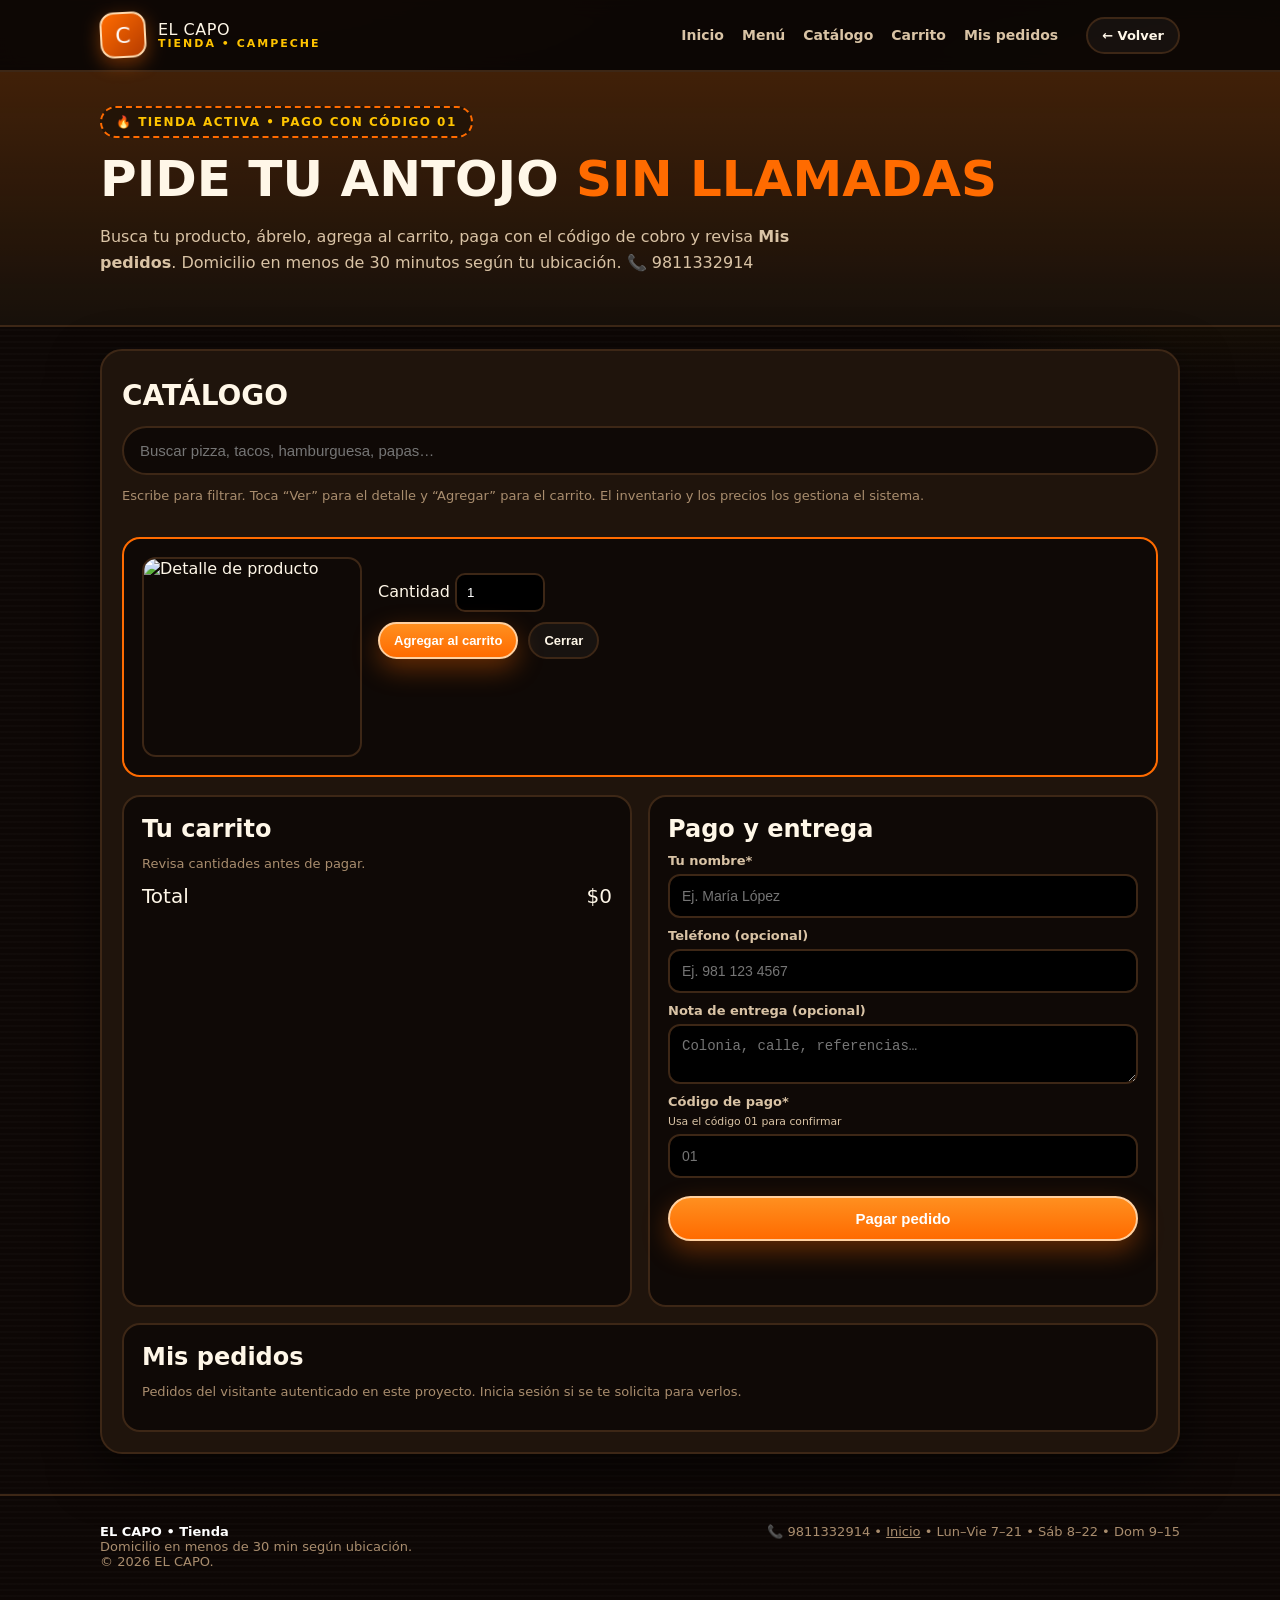
==== tienda/index.html @ b9a578c9 "generate tienda/index.html" ====
<!doctype html>
<html lang="es-MX">
<head>
<meta charset="utf-8">
<meta name="viewport" content="width=device-width,initial-scale=1">
<title>Tienda EL CAPO | Pide a domicilio</title>
<meta name="description" content="Tienda EL CAPO: busca, elige, paga con código 01 y sigue tus pedidos. Domicilio en menos de 30 minutos según ubicación en Campeche.">
<link rel="stylesheet" href="../styles.css">
</head>
<body>
<header class="topbar">
<div class="topbar-inner">
<a class="brand" href="../" data-eb-editable="link" data-eb-key="tienda-index.a.1" data-eb-role="a" data-eb-kind="link"><span class="brand-mark">C</span><span class="brand-name">EL CAPO<small>TIENDA • CAMPECHE</small></span></a>
<nav class="nav" data-nav>
<a href="../" data-eb-editable="link" data-eb-key="tienda-index.a.2" data-eb-role="a" data-eb-kind="link">Inicio</a>
<a href="../#menu" data-eb-editable="link" data-eb-key="tienda-index.a.3" data-eb-role="a" data-eb-kind="link">Menú</a>
<a href="#catalogo" data-eb-editable="link" data-eb-key="tienda-index.a.4" data-eb-role="a" data-eb-kind="link">Catálogo</a>
<a href="#carrito" data-eb-editable="link" data-eb-key="tienda-index.a.5" data-eb-role="a" data-eb-kind="link">Carrito</a>
<a href="#pedidos" data-eb-editable="link" data-eb-key="tienda-index.a.6" data-eb-role="a" data-eb-kind="link">Mis pedidos</a>
</nav>
<a class="btn btn-ghost btn-sm" href="../" style="margin-left:12px" data-eb-editable="link" data-eb-key="tienda-index.a.7" data-eb-role="a" data-eb-kind="link">← Volver</a>
<button class="menu-toggle" data-nav-toggle aria-label="Abrir menú" data-eb-editable="link" data-eb-key="tienda-index.button.8" data-eb-role="button" data-eb-kind="link">☰</button>
</div>
</header>

<section class="store-hero">
<div class="wrap">
<span class="badge">🔥 TIENDA ACTIVA • PAGO CON CÓDIGO 01</span>
<h1 style="font-family:var(--font-display);font-size:clamp(28px,5vw,50px);margin:12px 0 8px;text-transform:uppercase" data-eb-editable="text" data-eb-key="tienda-index.h1.9" data-eb-role="h1" data-eb-kind="text">Pide tu antojo <span style="color:var(--flame)">sin llamadas</span></h1>
<p class="subtitle" data-eb-editable="text" data-eb-key="tienda-index.p.10" data-eb-role="p" data-eb-kind="text">Busca tu producto, ábrelo, agrega al carrito, paga con el código de cobro y revisa <strong>Mis pedidos</strong>. Domicilio en menos de 30 minutos según tu ubicación. 📞 9811332914</p>
</div>
</section>

<main class="wrap" style="padding:22px 20px 10px">
<div class="store-shell" data-itm-store data-project-id="25673c87-8f7b-4bb9-a7c5-8eee9e79aeba">

<section id="catalogo" aria-label="Catálogo">
<h2 class="title" style="font-size:28px" data-eb-editable="text" data-eb-key="tienda-index.h2.11" data-eb-role="h2" data-eb-kind="text">Catálogo</h2>
<div class="search-bar">
<input type="search" data-itm-product-search placeholder="Buscar pizza, tacos, hamburguesa, papas…" aria-label="Buscar productos">
</div>
<p class="hint" data-eb-editable="text" data-eb-key="tienda-index.p.12" data-eb-role="p" data-eb-kind="text">Escribe para filtrar. Toca “Ver” para el detalle y “Agregar” para el carrito. El inventario y los precios los gestiona el sistema.</p>

<div data-itm-product-list class="product-grid"></div>

<template data-itm-product-card>
<article class="product-card">
<img data-itm-product-image alt="Producto EL CAPO" data-eb-editable="image" data-eb-key="tienda-index.img.13" data-eb-role="img" data-eb-kind="image">
<div class="product-card-body">
<span class="product-cat" data-itm-product-category></span>
<h3 data-itm-product-name data-eb-editable="text" data-eb-key="tienda-index.h3.14" data-eb-role="h3" data-eb-kind="text"></h3>
<p data-itm-product-description data-eb-editable="text" data-eb-key="tienda-index.p.15" data-eb-role="p" data-eb-kind="text"></p>
<div class="product-meta"><span class="product-price" data-itm-product-price></span></div>
<div class="product-actions">
<button type="button" class="btn btn-ghost btn-sm" data-itm-product-open data-eb-editable="link" data-eb-key="tienda-index.button.16" data-eb-role="button" data-eb-kind="link">Ver</button>
<button type="button" class="btn btn-primary btn-sm" data-itm-cart-add data-eb-editable="link" data-eb-key="tienda-index.button.17" data-eb-role="button" data-eb-kind="link">Agregar</button>
</div>
</div>
</article>
</template>
</section>

<section data-itm-product-detail class="detail-box" aria-label="Detalle de producto">
<img data-itm-detail-image alt="Detalle de producto" data-eb-editable="image" data-eb-key="tienda-index.img.18" data-eb-role="img" data-eb-kind="image">
<div>
<span class="product-cat" data-itm-detail-category></span>
<h3 data-itm-detail-name style="margin:6px 0;font-size:24px" data-eb-editable="text" data-eb-key="tienda-index.h3.19" data-eb-role="h3" data-eb-kind="text"></h3>
<p data-itm-detail-description style="color:var(--muted)" data-eb-editable="text" data-eb-key="tienda-index.p.20" data-eb-role="p" data-eb-kind="text"></p>
<div class="product-price" data-itm-detail-price style="font-size:24px"></div>
<div class="qty-row">
<label>Cantidad <input type="number" min="1" value="1" data-itm-detail-quantity></label>
</div>
<div style="display:flex;gap:10px;flex-wrap:wrap">
<button type="button" class="btn btn-primary btn-sm" data-itm-detail-add data-eb-editable="link" data-eb-key="tienda-index.button.21" data-eb-role="button" data-eb-kind="link">Agregar al carrito</button>
<button type="button" class="btn btn-ghost btn-sm" data-itm-detail-close data-eb-editable="link" data-eb-key="tienda-index.button.22" data-eb-role="button" data-eb-kind="link">Cerrar</button>
</div>
</div>
</section>

<div class="cart-layout" id="carrito">
<section data-itm-cart class="cart-box" aria-label="Carrito">
<h2 style="margin:0;font-family:var(--font-display)" data-eb-editable="text" data-eb-key="tienda-index.h2.23" data-eb-role="h2" data-eb-kind="text">Tu carrito</h2>
<p class="hint" data-eb-editable="text" data-eb-key="tienda-index.p.24" data-eb-role="p" data-eb-kind="text">Revisa cantidades antes de pagar.</p>
<div data-itm-cart-items></div>
<template data-itm-cart-item>
<div class="cart-item">
<strong data-itm-cart-name></strong>
<button type="button" class="btn btn-ghost btn-sm" data-itm-cart-remove aria-label="Quitar" data-eb-editable="link" data-eb-key="tienda-index.button.25" data-eb-role="button" data-eb-kind="link">✕</button>
<small><span data-itm-cart-price></span> × <span data-itm-cart-quantity></span></small>
<strong data-itm-cart-line-total></strong>
</div>
</template>
<div class="cart-total-line"><span>Total</span><span data-itm-cart-total>$0</span></div>
</section>

<section class="checkout-box" aria-label="Pago">
<h2 style="margin:0;font-family:var(--font-display)" data-eb-editable="text" data-eb-key="tienda-index.h2.26" data-eb-role="h2" data-eb-kind="text">Pago y entrega</h2>
<form data-itm-checkout>
<label>Tu nombre*
<input required name="customer_name" data-itm-customer-name placeholder="Ej. María López" autocomplete="name">
</label>
<label>Teléfono (opcional)
<input name="customer_phone" data-itm-customer-phone placeholder="Ej. 981 123 4567" autocomplete="tel">
</label>
<label>Nota de entrega (opcional)
<textarea name="customer_note" rows="2" data-itm-customer-note placeholder="Colonia, calle, referencias…"></textarea>
</label>
<label>Código de pago* <small style="font-weight:400">Usa el código 01 para confirmar</small>
<input required name="payment_code" data-itm-payment-code placeholder="01" inputmode="numeric">
</label>
<button type="submit" class="btn btn-primary" data-itm-pay style="width:100%;margin-top:8px" data-eb-editable="link" data-eb-key="tienda-index.button.27" data-eb-role="button" data-eb-kind="link">Pagar pedido</button>
<p class="status" data-itm-checkout-status role="status" aria-live="polite" data-eb-editable="text" data-eb-key="tienda-index.p.28" data-eb-role="p" data-eb-kind="text"></p>
</form>
</section>
</div>

<section data-itm-orders class="orders-box" id="pedidos" style="margin-top:16px" aria-label="Mis pedidos">
<h2 style="margin:0;font-family:var(--font-display)" data-eb-editable="text" data-eb-key="tienda-index.h2.29" data-eb-role="h2" data-eb-kind="text">Mis pedidos</h2>
<p class="hint" data-eb-editable="text" data-eb-key="tienda-index.p.30" data-eb-role="p" data-eb-kind="text">Pedidos del visitante autenticado en este proyecto. Inicia sesión si se te solicita para verlos.</p>
<div data-itm-order-list></div>
<template data-itm-order-card>
<article class="order-card">
<header>
<strong data-itm-order-id></strong>
<span class="pill" data-itm-order-status></span>
</header>
<p style="color:var(--muted);font-size:13px;margin:8px 0" data-eb-editable="text" data-eb-key="tienda-index.p.31" data-eb-role="p" data-eb-kind="text">
<span data-itm-order-created></span> • <span data-itm-order-payment></span> • Total <strong data-itm-order-total style="color:#fff"></strong>
</p>
<div data-itm-order-items style="font-size:14px;color:var(--muted)"></div>
</article>
</template>
</section>

<script type="application/json" id="itm-catalog-seed">
{
  "project_id": "25673c87-8f7b-4bb9-a7c5-8eee9e79aeba",
  "currency": "MXN",
  "products": [
    {"name":"Pizza Capo Especial","category":"Pizzas","price":149,"description":"Pepperoni, queso fundido y salsa de la casa en masa artesanal.","image":"https://thumb.wikimedia.org/wikipedia/commons/thumb/8/8a/Pepperoni_pizza-_boella_co._2024-02-17.jpg/1920px-Pepperoni_pizza-_boella_co._2024-02-17.jpg"},
    {"name":"Tacos al Pastor x3","category":"Tacos","price":75,"description":"Trompo marinado con piña, cilantro, cebolla y salsa roja.","image":"https://thumb.wikimedia.org/wikipedia/commons/thumb/7/78/Taco_al_pastor-1.jpg/1920px-Taco_al_pastor-1.jpg"},
    {"name":"Hamburguesa Doble Capo","category":"Hamburguesas","price":129,"description":"Doble carne, doble queso, tocino y aderezo secreto en pan brioche.","image":"https://thumb.wikimedia.org/wikipedia/commons/thumb/4/4d/Cheeseburger.jpg/1920px-Cheeseburger.jpg"},
    {"name":"Quesadilla Capo con Aguacate","category":"Antojitos","price":89,"description":"Tortilla grande, queso fundido y aguacate fresco.","image":"https://thumb.wikimedia.org/wikipedia/commons/thumb/5/5b/Mexican_Food_Quesadillas_with_Avocado_02.jpg/1920px-Mexican_Food_Quesadillas_with_Avocado_02.jpg"},
    {"name":"Papas Cargadas Capo","category":"Complementos","price":69,"description":"Papas con queso, tocino y aderezo de la casa.","image":"https://thumb.wikimedia.org/wikipedia/commons/thumb/2/23/Basket_of_French_Fries.JPG/1920px-Basket_of_French_Fries.JPG"},
    {"name":"Combo Capo Burger + Papas","category":"Combos","price":159,"description":"Hamburguesa clásica con papas a la francesa. Ideal para compartir.","image":"https://thumb.wikimedia.org/wikipedia/commons/thumb/0/0c/Pub_food_for_the_Win_%28Unsplash%29.jpg/1920px-Pub_food_for_the_Win_%28Unsplash%29.jpg"},
    {"name":"Alitas BBQ x6","category":"Complementos","price":99,"description":"Alitas bañadas en BBQ artesanal, con aderezo ranch.","image":"https://upload.wikimedia.org/wikipedia/commons/0/08/BBQ_Bonanza_platter.jpg"},
    {"name":"Refresco bien frío 600ml","category":"Bebidas","price":35,"description":"Refresco de cola o sabor bien frío para acompañar.","image":"https://upload.wikimedia.org/wikipedia/commons/0/04/Thai_bevarages_in_ice.JPG"}
  ]
}
</script>

</div>
</main>

<footer>
<div class="wrap foot-grid">
<div><strong style="color:#fff">EL CAPO • Tienda</strong><br>Domicilio en menos de 30 min según ubicación.<br>© <span data-year>2026</span> EL CAPO.</div>
<div>📞 9811332914 • <a href="../" data-eb-editable="link" data-eb-key="tienda-index.a.32" data-eb-role="a" data-eb-kind="link">Inicio</a> • Lun–Vie 7–21 • Sáb 8–22 • Dom 9–15</div>
</div>
</footer>
<script src="../script.js"></script>

<script src="../store.js" defer></script>
</body>
</html>
---- styles.css ----
:root{
  --bg:#0d0705;
  --bg2:#17100a;
  --card:#1f140c;
  --card2:#281a0f;
  --line:#3d2716;
  --cream:#fff7e8;
  --muted:#d9c3a5;
  --dim:#a98d6e;
  --flame:#ff6b00;
  --flame2:#ff8f1f;
  --gold:#ffc400;
  --green:#2fbf5a;
  --red:#ff3b30;
  --radius:18px;
  --shadow:0 18px 50px rgba(0,0,0,.55);
  --font-display:"Arial Black",Impact,"Franklin Gothic Heavy",system-ui,sans-serif;
  --font-body:system-ui,-apple-system,"Segoe UI",Roboto,Arial,sans-serif;
}
*{box-sizing:border-box}
html{scroll-behavior:smooth}
body{
  margin:0;font-family:var(--font-body);background:var(--bg);color:var(--cream);
  background-image:radial-gradient(900px 400px at 20% -5%,rgba(255,107,0,.18),transparent 60%),
  radial-gradient(700px 380px at 95% 10%,rgba(255,196,0,.12),transparent 60%),
  repeating-linear-gradient(0deg,rgba(255,255,255,.015) 0 2px,transparent 2px 6px);
}
a{color:inherit}
img{max-width:100%;display:block}
.wrap{max-width:1120px;margin:0 auto;padding:0 20px}
.topbar{
  position:sticky;top:0;z-index:40;
  background:rgba(13,7,5,.92);backdrop-filter:blur(10px);
  border-bottom:2px solid var(--line);
}
.topbar-inner{display:flex;align-items:center;gap:16px;padding:12px 20px;max-width:1120px;margin:0 auto}
.brand{display:flex;align-items:center;gap:12px;text-decoration:none}
.brand-mark{
  width:46px;height:46px;border-radius:14px;display:grid;place-items:center;
  background:linear-gradient(135deg,var(--flame),#b63c00);
  font-family:var(--font-display);font-size:22px;color:#fff;
  border:2px solid #ffd9ad;box-shadow:0 6px 18px rgba(255,107,0,.4);
  transform:rotate(-3deg);
}
.brand-name{font-family:var(--font-display);letter-spacing:.5px;line-height:1}
.brand-name small{display:block;font-family:var(--font-body);font-weight:700;font-size:11px;letter-spacing:2px;color:var(--gold)}
.nav{display:flex;gap:18px;margin-left:auto}
.nav a{text-decoration:none;color:var(--muted);font-weight:700;font-size:14px}
.nav a:hover{color:#fff}
.btn{
  display:inline-flex;align-items:center;justify-content:center;gap:8px;
  padding:12px 20px;border-radius:999px;border:2px solid transparent;
  font-weight:900;text-decoration:none;cursor:pointer;font-size:15px;
}
.btn-primary{background:linear-gradient(180deg,var(--flame2),var(--flame));color:#fff;border-color:#ffd0a0;box-shadow:0 10px 26px rgba(255,107,0,.35)}
.btn-primary:hover{filter:brightness(1.08)}
.btn-ghost{border-color:var(--line);color:var(--cream);background:rgba(255,255,255,.04)}
.btn-sm{padding:9px 14px;font-size:13px}
.menu-toggle{display:none;margin-left:auto;background:none;border:2px solid var(--line);color:var(--cream);border-radius:10px;padding:8px 12px;font-weight:900}
/* HERO */
.hero{position:relative;overflow:hidden;border-bottom:2px solid var(--line)}
.hero-bg{position:absolute;inset:0}
.hero-bg img{width:100%;height:100%;object-fit:cover;opacity:.42;filter:saturate(1.2) contrast(1.1)}
.hero-bg::after{content:"";position:absolute;inset:0;background:linear-gradient(90deg,rgba(13,7,5,.96) 20%,rgba(13,7,5,.72) 55%,rgba(13,7,5,.35));}
.hero-content{position:relative;display:grid;grid-template-columns:1.1fr .9fr;gap:28px;padding:62px 0 46px;align-items:center}
.badge{display:inline-flex;align-items:center;gap:8px;background:#231407;border:2px dashed var(--flame);color:var(--gold);padding:7px 14px;border-radius:999px;font-size:12px;font-weight:900;letter-spacing:1.5px}
.hero h1{font-family:var(--font-display);font-size:clamp(38px,6vw,68px);line-height:.95;margin:16px 0 12px;text-transform:uppercase}
.hero h1 .stroke{color:transparent;-webkit-text-stroke:2px var(--gold)}
.hero h1 .fire{color:var(--flame)}
.lead{color:var(--muted);font-size:18px;line-height:1.6;max-width:52ch}
.hero-cta{display:flex;gap:12px;flex-wrap:wrap;margin:22px 0}
.hero-meta{display:flex;gap:14px;flex-wrap:wrap;color:var(--muted);font-size:14px}
.hero-meta strong{color:#fff}
.hero-card{background:linear-gradient(180deg,var(--card2),var(--card));border:2px solid var(--line);border-radius:var(--radius);overflow:hidden;box-shadow:var(--shadow)}
.hero-card img{height:260px;width:100%;object-fit:cover}
.hero-card-body{padding:18px}
.ticket{display:flex;justify-content:space-between;align-items:center;background:#0f0906;border:2px dashed var(--line);border-radius:14px;padding:12px 14px;margin-top:12px}
/* STRIPS */
.strip{display:grid;grid-template-columns:repeat(3,1fr);gap:14px;margin:26px 0}
.mini{background:var(--card);border:2px solid var(--line);border-radius:16px;padding:18px}
.mini h3{margin:8px 0;font-size:18px}
.mini p{margin:0;color:var(--muted);font-size:14px;line-height:1.6}
.icon{width:40px;height:40px;border-radius:12px;display:grid;place-items:center;background:#2a190d;border:2px solid var(--line);font-size:20px}
section.block{padding:46px 0}
.kicker{color:var(--gold);font-weight:900;letter-spacing:2.5px;font-size:12px}
h2.title{font-family:var(--font-display);font-size:clamp(26px,4vw,42px);margin:8px 0 10px;text-transform:uppercase}
.subtitle{color:var(--muted);max-width:68ch;line-height:1.6}
.grid3{display:grid;grid-template-columns:repeat(3,1fr);gap:16px;margin-top:22px}
.food-card{background:var(--card);border:2px solid var(--line);border-radius:20px;overflow:hidden;display:flex;flex-direction:column}
.food-card img{height:200px;width:100%;object-fit:cover}
.food-card-body{padding:18px;display:flex;flex-direction:column;gap:10px;flex:1}
.tag{align-self:flex-start;background:#0f0906;border:1px solid var(--line);color:var(--gold);font-size:12px;font-weight:800;padding:4px 10px;border-radius:999px;letter-spacing:.5px}
.food-card h3{margin:0;font-size:20px}
.food-card p{margin:0;color:var(--muted);font-size:14px;line-height:1.6}
.price-row{display:flex;align-items:center;justify-content:space-between;margin-top:auto;padding-top:8px}
.price{font-family:var(--font-display);font-size:22px;color:var(--gold)}
/* STEPS */
.steps{display:grid;grid-template-columns:repeat(3,1fr);gap:14px;margin-top:20px}
.step{background:linear-gradient(180deg,#241609,#180f08);border:2px solid var(--line);border-radius:18px;padding:20px;position:relative}
.step-num{font-family:var(--font-display);font-size:44px;color:transparent;-webkit-text-stroke:2px var(--flame);line-height:1}
.step h3{margin:10px 0 6px}
.step p{margin:0;color:var(--muted);font-size:14px;line-height:1.6}
.step code{background:#000;color:var(--gold);padding:2px 8px;border-radius:8px;border:1px solid var(--line)}
/* VISIT */
.visit{display:grid;grid-template-columns:1fr 1fr;gap:18px;margin-top:20px}
.visit-card{background:var(--card);border:2px solid var(--line);border-radius:18px;overflow:hidden}
.visit-card img{height:220px;width:100%;object-fit:cover}
.visit-card-body{padding:20px}
.schedule{width:100%;border-collapse:collapse;margin:12px 0;font-size:14px}
.schedule td{padding:8px 6px;border-bottom:1px dashed var(--line)}
.schedule td:last-child{text-align:right;color:var(--gold);font-weight:800}
.phone-big{font-family:var(--font-display);font-size:28px;color:#fff;text-decoration:none}
.map-frame{border:0;width:100%;height:320px;filter:grayscale(.2) contrast(1.05)}
/* STORE */
.store-hero{background:linear-gradient(180deg,rgba(255,107,0,.18),transparent),var(--bg2);border-bottom:2px solid var(--line);padding:34px 0}
.store-shell{background:var(--card);border:2px solid var(--line);border-radius:22px;padding:20px;box-shadow:var(--shadow)}
.search-bar{display:flex;gap:10px;flex-wrap:wrap;margin:14px 0 6px}
.search-bar input[type="search"]{
  flex:1;min-width:240px;padding:14px 16px;border-radius:999px;
  border:2px solid var(--line);background:#0f0906;color:var(--cream);font-size:15px;
}
.search-bar input:focus{outline:3px solid rgba(255,107,0,.4);border-color:var(--flame)}
.hint{font-size:13px;color:var(--dim)}
.product-grid{display:grid;grid-template-columns:repeat(3,1fr);gap:14px;margin:16px 0}
.product-card{background:#120b06;border:2px solid var(--line);border-radius:18px;overflow:hidden;display:flex;flex-direction:column}
.product-card img{width:100%;height:170px;object-fit:cover;background:#000}
.product-card-body{padding:14px;display:flex;flex-direction:column;gap:8px;flex:1}
.product-card h3{margin:0;font-size:17px}
.product-card p{margin:0;color:var(--muted);font-size:13.5px;line-height:1.6}
.product-meta{display:flex;align-items:center;justify-content:space-between;gap:8px}
.product-cat{font-size:11px;font-weight:900;letter-spacing:1px;color:var(--gold);text-transform:uppercase}
.product-price{font-family:var(--font-display);color:#fff;font-size:18px}
.product-actions{display:flex;gap:8px;margin-top:8px}
.detail-box{background:#0f0906;border:2px solid var(--flame);border-radius:18px;padding:18px;display:grid;grid-template-columns:220px 1fr;gap:16px;margin:18px 0}
.detail-box img{width:100%;height:200px;object-fit:cover;border-radius:14px;border:2px solid var(--line)}
.qty-row{display:flex;align-items:center;gap:10px;margin:10px 0}
.qty-row input{width:90px;padding:10px;border-radius:10px;border:2px solid var(--line);background:#000;color:#fff}
.cart-layout{display:grid;grid-template-columns:1fr 1fr;gap:16px;margin-top:10px}
.cart-box,.checkout-box,.orders-box{background:#0f0906;border:2px solid var(--line);border-radius:18px;padding:18px}
.cart-item{display:grid;grid-template-columns:1fr auto;gap:6px 10px;padding:12px 0;border-bottom:1px dashed var(--line);align-items:center}
.cart-item strong{font-size:15px}
.cart-item small{color:var(--dim)}
.cart-total-line{display:flex;justify-content:space-between;font-family:var(--font-display);font-size:20px;margin-top:12px}
.checkout-box label{display:grid;gap:6px;font-size:13px;font-weight:800;color:var(--muted);margin:10px 0}
.checkout-box input,.checkout-box textarea{padding:12px;border-radius:12px;border:2px solid var(--line);background:#000;color:#fff;font-size:14px}
.status{margin-top:10px;font-size:14px;min-height:22px;color:var(--gold)}
.order-card{background:#120b06;border:2px solid var(--line);border-radius:14px;padding:14px;margin:10px 0}
.order-card header{display:flex;gap:10px;flex-wrap:wrap;align-items:center;justify-content:space-between}
.pill{background:#231407;border:1px solid var(--flame);color:var(--gold);border-radius:999px;padding:4px 10px;font-size:12px;font-weight:900}
footer{border-top:2px solid var(--line);padding:28px 0 40px;color:var(--dim);font-size:13px;margin-top:30px}
.foot-grid{display:flex;gap:20px;flex-wrap:wrap;justify-content:space-between;align-items:flex-start}
.reveal{opacity:0;transform:translateY(14px);transition:.6s ease}
.reveal.visible{opacity:1;transform:none}
@media(max-width:900px){
  .hero-content,.visit,.cart-layout,.detail-box{grid-template-columns:1fr}
  .grid3,.product-grid,.steps,.strip{grid-template-columns:1fr}
  .nav{display:none;flex-direction:column;background:var(--bg2);position:absolute;top:70px;right:12px;padding:14px;border:2px solid var(--line);border-radius:14px}
  .nav.open{display:flex}
  .menu-toggle{display:block}
  .detail-box img{height:180px}
}
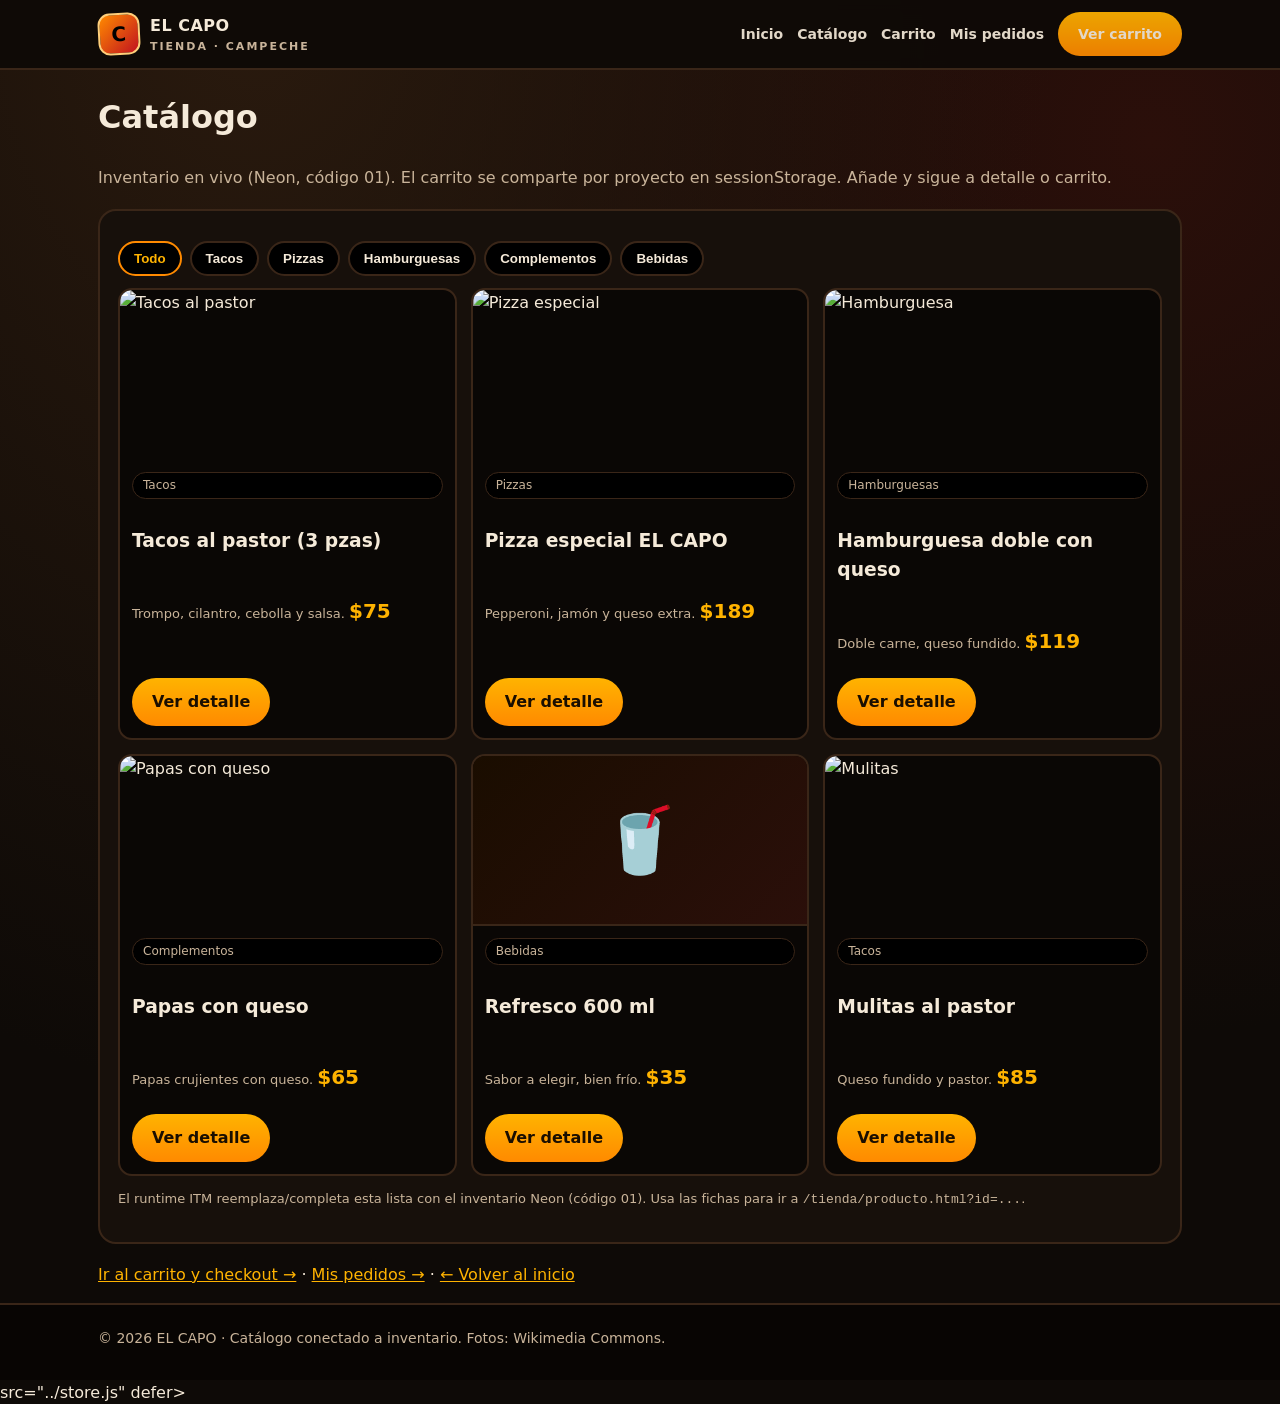
==== commit 571e0bf1: "generate tienda/index.html" ====
--- a/tienda/index.html
+++ b/tienda/index.html
@@ -3,163 +3,71 @@
 <head>
 <meta charset="utf-8">
 <meta name="viewport" content="width=device-width,initial-scale=1">
-<title>Tienda EL CAPO | Pide a domicilio</title>
-<meta name="description" content="Tienda EL CAPO: busca, elige, paga con código 01 y sigue tus pedidos. Domicilio en menos de 30 minutos según ubicación en Campeche.">
+<title>Tienda EL CAPO - Catalogo</title>
+<meta name="description" content="Catálogo EL CAPO: tacos, pizzas, hamburguesas, complementos y bebidas con inventario y carrito.">
 <link rel="stylesheet" href="../styles.css">
 </head>
 <body>
-<header class="topbar">
-<div class="topbar-inner">
-<a class="brand" href="../" data-eb-editable="link" data-eb-key="tienda-index.a.1" data-eb-role="a" data-eb-kind="link"><span class="brand-mark">C</span><span class="brand-name">EL CAPO<small>TIENDA • CAMPECHE</small></span></a>
-<nav class="nav" data-nav>
-<a href="../" data-eb-editable="link" data-eb-key="tienda-index.a.2" data-eb-role="a" data-eb-kind="link">Inicio</a>
-<a href="../#menu" data-eb-editable="link" data-eb-key="tienda-index.a.3" data-eb-role="a" data-eb-kind="link">Menú</a>
-<a href="#catalogo" data-eb-editable="link" data-eb-key="tienda-index.a.4" data-eb-role="a" data-eb-kind="link">Catálogo</a>
-<a href="#carrito" data-eb-editable="link" data-eb-key="tienda-index.a.5" data-eb-role="a" data-eb-kind="link">Carrito</a>
-<a href="#pedidos" data-eb-editable="link" data-eb-key="tienda-index.a.6" data-eb-role="a" data-eb-kind="link">Mis pedidos</a>
-</nav>
-<a class="btn btn-ghost btn-sm" href="../" style="margin-left:12px" data-eb-editable="link" data-eb-key="tienda-index.a.7" data-eb-role="a" data-eb-kind="link">← Volver</a>
-<button class="menu-toggle" data-nav-toggle aria-label="Abrir menú" data-eb-editable="link" data-eb-key="tienda-index.button.8" data-eb-role="button" data-eb-kind="link">☰</button>
+<header class="site"><div class="bar">
+<a class="logo" href="../index.html" data-eb-editable="link" data-eb-key="tienda-index.a.1" data-eb-role="a" data-eb-kind="link"><span class="logo-badge">C</span><span>EL CAPO<small>TIENDA · CAMPECHE</small></span></a>
+<button class="menu-toggle" aria-label="Abrir menú" type="button" data-eb-editable="link" data-eb-key="tienda-index.button.2" data-eb-role="button" data-eb-kind="link">☰</button>
+<nav class="main"><a href="../index.html" data-eb-editable="link" data-eb-key="tienda-index.a.3" data-eb-role="a" data-eb-kind="link">Inicio</a><a href="index.html" data-eb-editable="link" data-eb-key="tienda-index.a.4" data-eb-role="a" data-eb-kind="link">Catálogo</a><a href="carrito.html" data-eb-editable="link" data-eb-key="tienda-index.a.5" data-eb-role="a" data-eb-kind="link">Carrito</a><a href="pedidos.html" data-eb-editable="link" data-eb-key="tienda-index.a.6" data-eb-role="a" data-eb-kind="link">Mis pedidos</a><a class="btn" href="carrito.html" data-eb-editable="link" data-eb-key="tienda-index.a.7" data-eb-role="a" data-eb-kind="link">Ver carrito</a></nav>
+</div></header>
+<main class="wrap">
+<h1 style="margin-top:22px" data-eb-editable="text" data-eb-key="tienda-index.h1.8" data-eb-role="h1" data-eb-kind="text">Catálogo</h1>
+<p class="sub" data-eb-editable="text" data-eb-key="tienda-index.p.9" data-eb-role="p" data-eb-kind="text">Inventario en vivo (Neon, código 01). El carrito se comparte por proyecto en sessionStorage. Añade y sigue a detalle o carrito.</p>
+<div data-itm-store data-itm-store-view="catalog" data-project-id="25673c87-8f7b-4bb9-a7c5-8eee9e79aeba" data-store-code="01">
+  <div class="store-shell">
+    <div class="filters">
+      <button type="button" class="active" data-filter-btn="todo" data-eb-editable="link" data-eb-key="tienda-index.button.10" data-eb-role="button" data-eb-kind="link">Todo</button>
+      <button type="button" data-filter-btn="tacos" data-eb-editable="link" data-eb-key="tienda-index.button.11" data-eb-role="button" data-eb-kind="link">Tacos</button>
+      <button type="button" data-filter-btn="pizzas" data-eb-editable="link" data-eb-key="tienda-index.button.12" data-eb-role="button" data-eb-kind="link">Pizzas</button>
+      <button type="button" data-filter-btn="hamburguesas" data-eb-editable="link" data-eb-key="tienda-index.button.13" data-eb-role="button" data-eb-kind="link">Hamburguesas</button>
+      <button type="button" data-filter-btn="complementos" data-eb-editable="link" data-eb-key="tienda-index.button.14" data-eb-role="button" data-eb-kind="link">Complementos</button>
+      <button type="button" data-filter-btn="bebidas" data-eb-editable="link" data-eb-key="tienda-index.button.15" data-eb-role="button" data-eb-kind="link">Bebidas</button>
+    </div>
+    <div data-itm-product-list><template data-itm-product-card><article><img data-itm-product-image alt=""><span data-itm-product-category></span><h2 data-itm-product-name></h2><p data-itm-product-description></p><strong data-itm-product-price></strong><a data-itm-product-open href="producto.html">Ver detalles</a><button type="button" data-itm-cart-add>Agregar</button></article></template>
+      <div class="product-grid">
+        <article class="product" data-cat="tacos">
+          <img src="https://thumb.wikimedia.org/wikipedia/commons/thumb/9/92/Man_making_tacos_on_the_street_in_Mexico_City.jpg/1920px-Man_making_tacos_on_the_street_in_Mexico_City.jpg" alt="Tacos al pastor" data-eb-editable="image" data-eb-key="tienda-index.img.16" data-eb-role="img" data-eb-kind="image">
+          <div class="pad"><span class="tag">Tacos</span><h3 data-eb-editable="text" data-eb-key="tienda-index.h3.17" data-eb-role="h3" data-eb-kind="text">Tacos al pastor (3 pzas)</h3><p class="small" data-eb-editable="text" data-eb-key="tienda-index.p.18" data-eb-role="p" data-eb-kind="text">Trompo, cilantro, cebolla y salsa. <span class="price">$75</span></p>
+          <div class="actions"><a class="btn" href="producto.html?id=tacos-pastor" data-eb-editable="link" data-eb-key="tienda-index.a.19" data-eb-role="a" data-eb-kind="link">Ver detalle</a></div></div>
+        </article>
+        <article class="product" data-cat="pizzas">
+          <img src="https://thumb.wikimedia.org/wikipedia/commons/thumb/8/84/Wood-fired_Pizza_Oven_at_Baronessa_Italian_Restaurant.jpg/1920px-Wood-fired_Pizza_Oven_at_Baronessa_Italian_Restaurant.jpg" alt="Pizza especial" data-eb-editable="image" data-eb-key="tienda-index.img.20" data-eb-role="img" data-eb-kind="image">
+          <div class="pad"><span class="tag">Pizzas</span><h3 data-eb-editable="text" data-eb-key="tienda-index.h3.21" data-eb-role="h3" data-eb-kind="text">Pizza especial EL CAPO</h3><p class="small" data-eb-editable="text" data-eb-key="tienda-index.p.22" data-eb-role="p" data-eb-kind="text">Pepperoni, jamón y queso extra. <span class="price">$189</span></p>
+          <div class="actions"><a class="btn" href="producto.html?id=pizza-capo" data-eb-editable="link" data-eb-key="tienda-index.a.23" data-eb-role="a" data-eb-kind="link">Ver detalle</a></div></div>
+        </article>
+        <article class="product" data-cat="hamburguesas">
+          <img src="https://thumb.wikimedia.org/wikipedia/commons/thumb/9/9d/Energy_drink_and_fast_food_cheeseburger_calorie_comparison.jpg/1920px-Energy_drink_and_fast_food_cheeseburger_calorie_comparison.jpg" alt="Hamburguesa" data-eb-editable="image" data-eb-key="tienda-index.img.24" data-eb-role="img" data-eb-kind="image">
+          <div class="pad"><span class="tag">Hamburguesas</span><h3 data-eb-editable="text" data-eb-key="tienda-index.h3.25" data-eb-role="h3" data-eb-kind="text">Hamburguesa doble con queso</h3><p class="small" data-eb-editable="text" data-eb-key="tienda-index.p.26" data-eb-role="p" data-eb-kind="text">Doble carne, queso fundido. <span class="price">$119</span></p>
+          <div class="actions"><a class="btn" href="producto.html?id=burger-doble" data-eb-editable="link" data-eb-key="tienda-index.a.27" data-eb-role="a" data-eb-kind="link">Ver detalle</a></div></div>
+        </article>
+        <article class="product" data-cat="complementos">
+          <img src="https://upload.wikimedia.org/wikipedia/commons/0/03/Shake_shack_cheese_fries.jpg" alt="Papas con queso" data-eb-editable="image" data-eb-key="tienda-index.img.28" data-eb-role="img" data-eb-kind="image">
+          <div class="pad"><span class="tag">Complementos</span><h3 data-eb-editable="text" data-eb-key="tienda-index.h3.29" data-eb-role="h3" data-eb-kind="text">Papas con queso</h3><p class="small" data-eb-editable="text" data-eb-key="tienda-index.p.30" data-eb-role="p" data-eb-kind="text">Papas crujientes con queso. <span class="price">$65</span></p>
+          <div class="actions"><a class="btn" href="producto.html?id=papas-queso" data-eb-editable="link" data-eb-key="tienda-index.a.31" data-eb-role="a" data-eb-kind="link">Ver detalle</a></div></div>
+        </article>
+        <article class="product" data-cat="bebidas">
+          <div class="card-art small-art" aria-hidden="true">🥤</div>
+          <div class="pad"><span class="tag">Bebidas</span><h3 data-eb-editable="text" data-eb-key="tienda-index.h3.32" data-eb-role="h3" data-eb-kind="text">Refresco 600 ml</h3><p class="small" data-eb-editable="text" data-eb-key="tienda-index.p.33" data-eb-role="p" data-eb-kind="text">Sabor a elegir, bien frío. <span class="price">$35</span></p>
+          <div class="actions"><a class="btn" href="producto.html?id=refresco-600" data-eb-editable="link" data-eb-key="tienda-index.a.34" data-eb-role="a" data-eb-kind="link">Ver detalle</a></div></div>
+        </article>
+        <article class="product" data-cat="tacos">
+          <img src="https://thumb.wikimedia.org/wikipedia/commons/thumb/7/74/Mulitas_al_pastor.JPG/1920px-Mulitas_al_pastor.JPG" alt="Mulitas" data-eb-editable="image" data-eb-key="tienda-index.img.35" data-eb-role="img" data-eb-kind="image">
+          <div class="pad"><span class="tag">Tacos</span><h3 data-eb-editable="text" data-eb-key="tienda-index.h3.36" data-eb-role="h3" data-eb-kind="text">Mulitas al pastor</h3><p class="small" data-eb-editable="text" data-eb-key="tienda-index.p.37" data-eb-role="p" data-eb-kind="text">Queso fundido y pastor. <span class="price">$85</span></p>
+          <div class="actions"><a class="btn" href="producto.html?id=mulitas-pastor" data-eb-editable="link" data-eb-key="tienda-index.a.38" data-eb-role="a" data-eb-kind="link">Ver detalle</a></div></div>
+        </article>
+      </div>
+      <p class="small" data-eb-editable="text" data-eb-key="tienda-index.p.39" data-eb-role="p" data-eb-kind="text">El runtime ITM reemplaza/completa esta lista con el inventario Neon (código 01). Usa las fichas para ir a <code>/tienda/producto.html?id=...</code>.</p>
+    </div>
+  </div>
 </div>
-</header>
-
-<section class="store-hero">
-<div class="wrap">
-<span class="badge">🔥 TIENDA ACTIVA • PAGO CON CÓDIGO 01</span>
-<h1 style="font-family:var(--font-display);font-size:clamp(28px,5vw,50px);margin:12px 0 8px;text-transform:uppercase" data-eb-editable="text" data-eb-key="tienda-index.h1.9" data-eb-role="h1" data-eb-kind="text">Pide tu antojo <span style="color:var(--flame)">sin llamadas</span></h1>
-<p class="subtitle" data-eb-editable="text" data-eb-key="tienda-index.p.10" data-eb-role="p" data-eb-kind="text">Busca tu producto, ábrelo, agrega al carrito, paga con el código de cobro y revisa <strong>Mis pedidos</strong>. Domicilio en menos de 30 minutos según tu ubicación. 📞 9811332914</p>
-</div>
-</section>
-
-<main class="wrap" style="padding:22px 20px 10px">
-<div class="store-shell" data-itm-store data-project-id="25673c87-8f7b-4bb9-a7c5-8eee9e79aeba">
-
-<section id="catalogo" aria-label="Catálogo">
-<h2 class="title" style="font-size:28px" data-eb-editable="text" data-eb-key="tienda-index.h2.11" data-eb-role="h2" data-eb-kind="text">Catálogo</h2>
-<div class="search-bar">
-<input type="search" data-itm-product-search placeholder="Buscar pizza, tacos, hamburguesa, papas…" aria-label="Buscar productos">
-</div>
-<p class="hint" data-eb-editable="text" data-eb-key="tienda-index.p.12" data-eb-role="p" data-eb-kind="text">Escribe para filtrar. Toca “Ver” para el detalle y “Agregar” para el carrito. El inventario y los precios los gestiona el sistema.</p>
-
-<div data-itm-product-list class="product-grid"></div>
-
-<template data-itm-product-card>
-<article class="product-card">
-<img data-itm-product-image alt="Producto EL CAPO" data-eb-editable="image" data-eb-key="tienda-index.img.13" data-eb-role="img" data-eb-kind="image">
-<div class="product-card-body">
-<span class="product-cat" data-itm-product-category></span>
-<h3 data-itm-product-name data-eb-editable="text" data-eb-key="tienda-index.h3.14" data-eb-role="h3" data-eb-kind="text"></h3>
-<p data-itm-product-description data-eb-editable="text" data-eb-key="tienda-index.p.15" data-eb-role="p" data-eb-kind="text"></p>
-<div class="product-meta"><span class="product-price" data-itm-product-price></span></div>
-<div class="product-actions">
-<button type="button" class="btn btn-ghost btn-sm" data-itm-product-open data-eb-editable="link" data-eb-key="tienda-index.button.16" data-eb-role="button" data-eb-kind="link">Ver</button>
-<button type="button" class="btn btn-primary btn-sm" data-itm-cart-add data-eb-editable="link" data-eb-key="tienda-index.button.17" data-eb-role="button" data-eb-kind="link">Agregar</button>
-</div>
-</div>
-</article>
-</template>
-</section>
-
-<section data-itm-product-detail class="detail-box" aria-label="Detalle de producto">
-<img data-itm-detail-image alt="Detalle de producto" data-eb-editable="image" data-eb-key="tienda-index.img.18" data-eb-role="img" data-eb-kind="image">
-<div>
-<span class="product-cat" data-itm-detail-category></span>
-<h3 data-itm-detail-name style="margin:6px 0;font-size:24px" data-eb-editable="text" data-eb-key="tienda-index.h3.19" data-eb-role="h3" data-eb-kind="text"></h3>
-<p data-itm-detail-description style="color:var(--muted)" data-eb-editable="text" data-eb-key="tienda-index.p.20" data-eb-role="p" data-eb-kind="text"></p>
-<div class="product-price" data-itm-detail-price style="font-size:24px"></div>
-<div class="qty-row">
-<label>Cantidad <input type="number" min="1" value="1" data-itm-detail-quantity></label>
-</div>
-<div style="display:flex;gap:10px;flex-wrap:wrap">
-<button type="button" class="btn btn-primary btn-sm" data-itm-detail-add data-eb-editable="link" data-eb-key="tienda-index.button.21" data-eb-role="button" data-eb-kind="link">Agregar al carrito</button>
-<button type="button" class="btn btn-ghost btn-sm" data-itm-detail-close data-eb-editable="link" data-eb-key="tienda-index.button.22" data-eb-role="button" data-eb-kind="link">Cerrar</button>
-</div>
-</div>
-</section>
-
-<div class="cart-layout" id="carrito">
-<section data-itm-cart class="cart-box" aria-label="Carrito">
-<h2 style="margin:0;font-family:var(--font-display)" data-eb-editable="text" data-eb-key="tienda-index.h2.23" data-eb-role="h2" data-eb-kind="text">Tu carrito</h2>
-<p class="hint" data-eb-editable="text" data-eb-key="tienda-index.p.24" data-eb-role="p" data-eb-kind="text">Revisa cantidades antes de pagar.</p>
-<div data-itm-cart-items></div>
-<template data-itm-cart-item>
-<div class="cart-item">
-<strong data-itm-cart-name></strong>
-<button type="button" class="btn btn-ghost btn-sm" data-itm-cart-remove aria-label="Quitar" data-eb-editable="link" data-eb-key="tienda-index.button.25" data-eb-role="button" data-eb-kind="link">✕</button>
-<small><span data-itm-cart-price></span> × <span data-itm-cart-quantity></span></small>
-<strong data-itm-cart-line-total></strong>
-</div>
-</template>
-<div class="cart-total-line"><span>Total</span><span data-itm-cart-total>$0</span></div>
-</section>
-
-<section class="checkout-box" aria-label="Pago">
-<h2 style="margin:0;font-family:var(--font-display)" data-eb-editable="text" data-eb-key="tienda-index.h2.26" data-eb-role="h2" data-eb-kind="text">Pago y entrega</h2>
-<form data-itm-checkout>
-<label>Tu nombre*
-<input required name="customer_name" data-itm-customer-name placeholder="Ej. María López" autocomplete="name">
-</label>
-<label>Teléfono (opcional)
-<input name="customer_phone" data-itm-customer-phone placeholder="Ej. 981 123 4567" autocomplete="tel">
-</label>
-<label>Nota de entrega (opcional)
-<textarea name="customer_note" rows="2" data-itm-customer-note placeholder="Colonia, calle, referencias…"></textarea>
-</label>
-<label>Código de pago* <small style="font-weight:400">Usa el código 01 para confirmar</small>
-<input required name="payment_code" data-itm-payment-code placeholder="01" inputmode="numeric">
-</label>
-<button type="submit" class="btn btn-primary" data-itm-pay style="width:100%;margin-top:8px" data-eb-editable="link" data-eb-key="tienda-index.button.27" data-eb-role="button" data-eb-kind="link">Pagar pedido</button>
-<p class="status" data-itm-checkout-status role="status" aria-live="polite" data-eb-editable="text" data-eb-key="tienda-index.p.28" data-eb-role="p" data-eb-kind="text"></p>
-</form>
-</section>
-</div>
-
-<section data-itm-orders class="orders-box" id="pedidos" style="margin-top:16px" aria-label="Mis pedidos">
-<h2 style="margin:0;font-family:var(--font-display)" data-eb-editable="text" data-eb-key="tienda-index.h2.29" data-eb-role="h2" data-eb-kind="text">Mis pedidos</h2>
-<p class="hint" data-eb-editable="text" data-eb-key="tienda-index.p.30" data-eb-role="p" data-eb-kind="text">Pedidos del visitante autenticado en este proyecto. Inicia sesión si se te solicita para verlos.</p>
-<div data-itm-order-list></div>
-<template data-itm-order-card>
-<article class="order-card">
-<header>
-<strong data-itm-order-id></strong>
-<span class="pill" data-itm-order-status></span>
-</header>
-<p style="color:var(--muted);font-size:13px;margin:8px 0" data-eb-editable="text" data-eb-key="tienda-index.p.31" data-eb-role="p" data-eb-kind="text">
-<span data-itm-order-created></span> • <span data-itm-order-payment></span> • Total <strong data-itm-order-total style="color:#fff"></strong>
-</p>
-<div data-itm-order-items style="font-size:14px;color:var(--muted)"></div>
-</article>
-</template>
-</section>
-
-<script type="application/json" id="itm-catalog-seed">
-{
-  "project_id": "25673c87-8f7b-4bb9-a7c5-8eee9e79aeba",
-  "currency": "MXN",
-  "products": [
-    {"name":"Pizza Capo Especial","category":"Pizzas","price":149,"description":"Pepperoni, queso fundido y salsa de la casa en masa artesanal.","image":"https://thumb.wikimedia.org/wikipedia/commons/thumb/8/8a/Pepperoni_pizza-_boella_co._2024-02-17.jpg/1920px-Pepperoni_pizza-_boella_co._2024-02-17.jpg"},
-    {"name":"Tacos al Pastor x3","category":"Tacos","price":75,"description":"Trompo marinado con piña, cilantro, cebolla y salsa roja.","image":"https://thumb.wikimedia.org/wikipedia/commons/thumb/7/78/Taco_al_pastor-1.jpg/1920px-Taco_al_pastor-1.jpg"},
-    {"name":"Hamburguesa Doble Capo","category":"Hamburguesas","price":129,"description":"Doble carne, doble queso, tocino y aderezo secreto en pan brioche.","image":"https://thumb.wikimedia.org/wikipedia/commons/thumb/4/4d/Cheeseburger.jpg/1920px-Cheeseburger.jpg"},
-    {"name":"Quesadilla Capo con Aguacate","category":"Antojitos","price":89,"description":"Tortilla grande, queso fundido y aguacate fresco.","image":"https://thumb.wikimedia.org/wikipedia/commons/thumb/5/5b/Mexican_Food_Quesadillas_with_Avocado_02.jpg/1920px-Mexican_Food_Quesadillas_with_Avocado_02.jpg"},
-    {"name":"Papas Cargadas Capo","category":"Complementos","price":69,"description":"Papas con queso, tocino y aderezo de la casa.","image":"https://thumb.wikimedia.org/wikipedia/commons/thumb/2/23/Basket_of_French_Fries.JPG/1920px-Basket_of_French_Fries.JPG"},
-    {"name":"Combo Capo Burger + Papas","category":"Combos","price":159,"description":"Hamburguesa clásica con papas a la francesa. Ideal para compartir.","image":"https://thumb.wikimedia.org/wikipedia/commons/thumb/0/0c/Pub_food_for_the_Win_%28Unsplash%29.jpg/1920px-Pub_food_for_the_Win_%28Unsplash%29.jpg"},
-    {"name":"Alitas BBQ x6","category":"Complementos","price":99,"description":"Alitas bañadas en BBQ artesanal, con aderezo ranch.","image":"https://upload.wikimedia.org/wikipedia/commons/0/08/BBQ_Bonanza_platter.jpg"},
-    {"name":"Refresco bien frío 600ml","category":"Bebidas","price":35,"description":"Refresco de cola o sabor bien frío para acompañar.","image":"https://upload.wikimedia.org/wikipedia/commons/0/04/Thai_bevarages_in_ice.JPG"}
-  ]
-}
-</script>
-
-</div>
+<p data-eb-editable="text" data-eb-key="tienda-index.p.40" data-eb-role="p" data-eb-kind="text"><a href="carrito.html" data-eb-editable="link" data-eb-key="tienda-index.a.41" data-eb-role="a" data-eb-kind="link">Ir al carrito y checkout →</a> · <a href="pedidos.html" data-eb-editable="link" data-eb-key="tienda-index.a.42" data-eb-role="a" data-eb-kind="link">Mis pedidos →</a> · <a href="../index.html" data-eb-editable="link" data-eb-key="tienda-index.a.43" data-eb-role="a" data-eb-kind="link">← Volver al inicio</a></p>
 </main>
-
-<footer>
-<div class="wrap foot-grid">
-<div><strong style="color:#fff">EL CAPO • Tienda</strong><br>Domicilio en menos de 30 min según ubicación.<br>© <span data-year>2026</span> EL CAPO.</div>
-<div>📞 9811332914 • <a href="../" data-eb-editable="link" data-eb-key="tienda-index.a.32" data-eb-role="a" data-eb-kind="link">Inicio</a> • Lun–Vie 7–21 • Sáb 8–22 • Dom 9–15</div>
-</div>
-</footer>
+<footer><div class="wrap">© <span data-year>2026</span> EL CAPO · Catálogo conectado a inventario. Fotos: Wikimedia Commons.</div></footer>
 <script src="../script.js"></script>
 
-<script src="../store.js" defer></script>
+ src="../store.js" defer></script>
 </body>
 </html>
--- a/styles.css
+++ b/styles.css
@@ -1,161 +1,86 @@
+/* EL CAPO — oscuro artesanal, alto contraste, cargado */
 :root{
-  --bg:#0d0705;
-  --bg2:#17100a;
-  --card:#1f140c;
-  --card2:#281a0f;
-  --line:#3d2716;
-  --cream:#fff7e8;
-  --muted:#d9c3a5;
-  --dim:#a98d6e;
-  --flame:#ff6b00;
-  --flame2:#ff8f1f;
-  --gold:#ffc400;
-  --green:#2fbf5a;
-  --red:#ff3b30;
-  --radius:18px;
-  --shadow:0 18px 50px rgba(0,0,0,.55);
-  --font-display:"Arial Black",Impact,"Franklin Gothic Heavy",system-ui,sans-serif;
-  --font-body:system-ui,-apple-system,"Segoe UI",Roboto,Arial,sans-serif;
+  --bg:#0e0a07; --bg2:#17100b; --card:#1e1410; --card2:#251812;
+  --line:#3a2618; --txt:#f5ead9; --muted:#c9b49a;
+  --acc:#ff8a00; --acc2:#ffb300; --red:#c1121f; --green:#2a9d48;
+  --radius:16px; --max:1120px;
 }
 *{box-sizing:border-box}
 html{scroll-behavior:smooth}
-body{
-  margin:0;font-family:var(--font-body);background:var(--bg);color:var(--cream);
-  background-image:radial-gradient(900px 400px at 20% -5%,rgba(255,107,0,.18),transparent 60%),
-  radial-gradient(700px 380px at 95% 10%,rgba(255,196,0,.12),transparent 60%),
-  repeating-linear-gradient(0deg,rgba(255,255,255,.015) 0 2px,transparent 2px 6px);
+body{margin:0;background:var(--bg);color:var(--txt);font-family:System-ui,-apple-system,"Segoe UI",Roboto,Arial,sans-serif;line-height:1.6;
+  background-image:radial-gradient(ellipse at 20% 0%,#2a1a0e 0,transparent 55%),radial-gradient(ellipse at 90% 10%,#2b0f0a 0,transparent 50%)}
+a{color:var(--acc2)}
+img{max-width:100%;display:block}
+.wrap{max-width:var(--max);margin:0 auto;padding:0 18px}
+header.site{position:sticky;top:0;z-index:20;background:rgba(14,10,7,.94);border-bottom:2px solid var(--line);backdrop-filter:blur(6px)}
+.bar{display:flex;align-items:center;gap:14px;padding:12px 18px;max-width:var(--max);margin:0 auto}
+.logo{display:flex;align-items:center;gap:10px;text-decoration:none;color:var(--txt);font-weight:900;letter-spacing:.5px}
+.logo-badge{width:42px;height:42px;border-radius:12px;background:linear-gradient(135deg,var(--acc),var(--red));display:grid;place-items:center;font-weight:900;color:#000;font-size:20px;border:2px solid #ffcf7a;transform:rotate(-3deg)}
+.logo small{display:block;color:var(--muted);font-weight:600;font-size:11px;letter-spacing:2px}
+nav.main{margin-left:auto;display:flex;gap:14px;align-items:center;flex-wrap:wrap}
+nav.main a{color:var(--txt);text-decoration:none;font-weight:600;font-size:14px;opacity:.92}
+nav.main a:hover{color:var(--acc2)}
+.btn{display:inline-block;background:linear-gradient(180deg,var(--acc2),var(--acc));color:#1a0e00;font-weight:800;text-decoration:none;border:0;border-radius:999px;padding:11px 20px;cursor:pointer}
+.btn.ghost{background:transparent;color:var(--txt);border:2px solid var(--acc)}
+.btn.dark{background:#000;color:var(--acc2);border:2px solid var(--line)}
+.btn:hover{filter:brightness(1.08)}
+.menu-toggle{display:none;background:#000;color:var(--txt);border:2px solid var(--line);border-radius:10px;padding:8px 12px}
+.hero{display:grid;grid-template-columns:1.05fr .95fr;gap:26px;align-items:center;padding:38px 0 22px}
+.hero .kicker{display:inline-block;background:#000;border:1px solid var(--acc);color:var(--acc2);border-radius:999px;padding:6px 12px;font-size:13px;font-weight:700}
+.hero h1{font-size:clamp(32px,5vw,58px);line-height:1.02;margin:12px 0;text-transform:uppercase}
+.hero h1 span{color:var(--acc2)}
+.hero p.lead{color:var(--muted);font-size:18px}
+.hero-cta{display:flex;gap:12px;flex-wrap:wrap;margin:18px 0}
+.badges{display:flex;gap:10px;flex-wrap:wrap;margin-top:10px}
+.badge{background:#000;border:1px dashed var(--acc);border-radius:12px;padding:8px 12px;font-size:13px}
+.hero-photo{border-radius:20px;overflow:hidden;border:3px solid var(--line);box-shadow:0 20px 60px rgba(0,0,0,.6);position:relative}
+.hero-photo img{width:100%;height:420px;object-fit:cover;filter:saturate(1.15) contrast(1.05)}
+.hero-photo figcaption{position:absolute;left:12px;bottom:12px;background:rgba(0,0,0,.75);border:1px solid var(--line);padding:8px 12px;border-radius:12px;font-size:13px}
+section{padding:34px 0}
+h2{font-size:clamp(24px,3.4vw,36px);text-transform:uppercase;letter-spacing:.5px;margin:0 0 6px}
+.sub{color:var(--muted);margin:0 0 18px}
+.grid{display:grid;gap:16px}
+.grid.c3{grid-template-columns:repeat(3,1fr)}
+.grid.c2{grid-template-columns:repeat(2,1fr)}
+.card{background:linear-gradient(180deg,var(--card),var(--card2));border:2px solid var(--line);border-radius:var(--radius);overflow:hidden}
+.card img{height:200px;width:100%;object-fit:cover}
+.card-art{height:200px;display:grid;place-items:center;font-size:72px;background:linear-gradient(135deg,#1a0d00,#2b0f0a);border-bottom:2px solid var(--line)}
+.card-art.small-art{height:170px;font-size:64px}
+.card .pad{padding:14px 15px}
+.price{font-weight:900;color:var(--acc2);font-size:20px}
+.tag{display:inline-block;font-size:12px;background:#000;border:1px solid var(--line);border-radius:999px;padding:3px 10px;color:var(--muted)}
+.steps{display:grid;grid-template-columns:repeat(3,1fr);gap:14px}
+.step{background:#000;border:2px solid var(--line);border-radius:16px;padding:18px}
+.step b.num{display:grid;place-items:center;width:38px;height:38px;border-radius:50%;background:var(--acc);color:#000;font-size:18px}
+.store-strip{background:linear-gradient(90deg,#1a0d00,#2b0f0a);border:2px solid var(--acc);border-radius:18px;padding:20px;display:flex;gap:16px;align-items:center;flex-wrap:wrap;justify-content:space-between}
+.info-box{background:#000;border:2px solid var(--line);border-radius:16px;padding:18px}
+.hours li{margin:4px 0}
+iframe.map{width:100%;height:320px;border:0;border-radius:16px;border:2px solid var(--line)}
+footer{border-top:2px solid var(--line);padding:22px 0 30px;color:var(--muted);font-size:14px;background:#080503}
+footer a{color:var(--acc2)}
+/* Tienda */
+.store-shell{background:var(--bg2);border:2px solid var(--line);border-radius:18px;padding:18px;margin:18px 0}
+.filters{display:flex;gap:8px;flex-wrap:wrap;margin:12px 0}
+.filters button{background:#000;color:var(--txt);border:2px solid var(--line);border-radius:999px;padding:8px 14px;cursor:pointer;font-weight:700}
+.filters button.active,.filters button:hover{border-color:var(--acc);color:var(--acc2)}
+.product-grid{display:grid;grid-template-columns:repeat(3,1fr);gap:14px}
+.product{background:#0a0705;border:2px solid var(--line);border-radius:14px;overflow:hidden;display:flex;flex-direction:column}
+.product img{height:170px;object-fit:cover;width:100%}
+.product .pad{padding:12px;display:flex;flex-direction:column;gap:8px;flex:1}
+.product .actions{display:flex;gap:8px;margin-top:auto}
+.small{font-size:13px;color:var(--muted)}
+.cart-line{display:flex;gap:12px;align-items:center;justify-content:space-between;border-bottom:1px dashed var(--line);padding:10px 0}
+input,select,textarea{background:#000;border:2px solid var(--line);color:var(--txt);border-radius:10px;padding:10px 12px;width:100%}
+label{font-weight:700;font-size:14px}
+form.checkout{display:grid;gap:12px;max-width:640px}
+.notice{background:#0a1a0e;border:2px solid var(--green);border-radius:12px;padding:12px 14px}
+.warn{background:#220d0d;border:2px solid var(--red);border-radius:12px;padding:12px 14px}
+.credit{font-size:12px;color:#8d7a63}
+@media(max-width:900px){
+  .hero{grid-template-columns:1fr}
+  .grid.c3,.product-grid,.steps{grid-template-columns:1fr 1fr}
+  nav.main{display:none;width:100%}
+  nav.main.open{display:flex;flex-direction:column;align-items:flex-start;padding-bottom:12px}
+  .menu-toggle{display:inline-block;margin-left:auto}
 }
-a{color:inherit}
-img{max-width:100%;display:block}
-.wrap{max-width:1120px;margin:0 auto;padding:0 20px}
-.topbar{
-  position:sticky;top:0;z-index:40;
-  background:rgba(13,7,5,.92);backdrop-filter:blur(10px);
-  border-bottom:2px solid var(--line);
-}
-.topbar-inner{display:flex;align-items:center;gap:16px;padding:12px 20px;max-width:1120px;margin:0 auto}
-.brand{display:flex;align-items:center;gap:12px;text-decoration:none}
-.brand-mark{
-  width:46px;height:46px;border-radius:14px;display:grid;place-items:center;
-  background:linear-gradient(135deg,var(--flame),#b63c00);
-  font-family:var(--font-display);font-size:22px;color:#fff;
-  border:2px solid #ffd9ad;box-shadow:0 6px 18px rgba(255,107,0,.4);
-  transform:rotate(-3deg);
-}
-.brand-name{font-family:var(--font-display);letter-spacing:.5px;line-height:1}
-.brand-name small{display:block;font-family:var(--font-body);font-weight:700;font-size:11px;letter-spacing:2px;color:var(--gold)}
-.nav{display:flex;gap:18px;margin-left:auto}
-.nav a{text-decoration:none;color:var(--muted);font-weight:700;font-size:14px}
-.nav a:hover{color:#fff}
-.btn{
-  display:inline-flex;align-items:center;justify-content:center;gap:8px;
-  padding:12px 20px;border-radius:999px;border:2px solid transparent;
-  font-weight:900;text-decoration:none;cursor:pointer;font-size:15px;
-}
-.btn-primary{background:linear-gradient(180deg,var(--flame2),var(--flame));color:#fff;border-color:#ffd0a0;box-shadow:0 10px 26px rgba(255,107,0,.35)}
-.btn-primary:hover{filter:brightness(1.08)}
-.btn-ghost{border-color:var(--line);color:var(--cream);background:rgba(255,255,255,.04)}
-.btn-sm{padding:9px 14px;font-size:13px}
-.menu-toggle{display:none;margin-left:auto;background:none;border:2px solid var(--line);color:var(--cream);border-radius:10px;padding:8px 12px;font-weight:900}
-/* HERO */
-.hero{position:relative;overflow:hidden;border-bottom:2px solid var(--line)}
-.hero-bg{position:absolute;inset:0}
-.hero-bg img{width:100%;height:100%;object-fit:cover;opacity:.42;filter:saturate(1.2) contrast(1.1)}
-.hero-bg::after{content:"";position:absolute;inset:0;background:linear-gradient(90deg,rgba(13,7,5,.96) 20%,rgba(13,7,5,.72) 55%,rgba(13,7,5,.35));}
-.hero-content{position:relative;display:grid;grid-template-columns:1.1fr .9fr;gap:28px;padding:62px 0 46px;align-items:center}
-.badge{display:inline-flex;align-items:center;gap:8px;background:#231407;border:2px dashed var(--flame);color:var(--gold);padding:7px 14px;border-radius:999px;font-size:12px;font-weight:900;letter-spacing:1.5px}
-.hero h1{font-family:var(--font-display);font-size:clamp(38px,6vw,68px);line-height:.95;margin:16px 0 12px;text-transform:uppercase}
-.hero h1 .stroke{color:transparent;-webkit-text-stroke:2px var(--gold)}
-.hero h1 .fire{color:var(--flame)}
-.lead{color:var(--muted);font-size:18px;line-height:1.6;max-width:52ch}
-.hero-cta{display:flex;gap:12px;flex-wrap:wrap;margin:22px 0}
-.hero-meta{display:flex;gap:14px;flex-wrap:wrap;color:var(--muted);font-size:14px}
-.hero-meta strong{color:#fff}
-.hero-card{background:linear-gradient(180deg,var(--card2),var(--card));border:2px solid var(--line);border-radius:var(--radius);overflow:hidden;box-shadow:var(--shadow)}
-.hero-card img{height:260px;width:100%;object-fit:cover}
-.hero-card-body{padding:18px}
-.ticket{display:flex;justify-content:space-between;align-items:center;background:#0f0906;border:2px dashed var(--line);border-radius:14px;padding:12px 14px;margin-top:12px}
-/* STRIPS */
-.strip{display:grid;grid-template-columns:repeat(3,1fr);gap:14px;margin:26px 0}
-.mini{background:var(--card);border:2px solid var(--line);border-radius:16px;padding:18px}
-.mini h3{margin:8px 0;font-size:18px}
-.mini p{margin:0;color:var(--muted);font-size:14px;line-height:1.6}
-.icon{width:40px;height:40px;border-radius:12px;display:grid;place-items:center;background:#2a190d;border:2px solid var(--line);font-size:20px}
-section.block{padding:46px 0}
-.kicker{color:var(--gold);font-weight:900;letter-spacing:2.5px;font-size:12px}
-h2.title{font-family:var(--font-display);font-size:clamp(26px,4vw,42px);margin:8px 0 10px;text-transform:uppercase}
-.subtitle{color:var(--muted);max-width:68ch;line-height:1.6}
-.grid3{display:grid;grid-template-columns:repeat(3,1fr);gap:16px;margin-top:22px}
-.food-card{background:var(--card);border:2px solid var(--line);border-radius:20px;overflow:hidden;display:flex;flex-direction:column}
-.food-card img{height:200px;width:100%;object-fit:cover}
-.food-card-body{padding:18px;display:flex;flex-direction:column;gap:10px;flex:1}
-.tag{align-self:flex-start;background:#0f0906;border:1px solid var(--line);color:var(--gold);font-size:12px;font-weight:800;padding:4px 10px;border-radius:999px;letter-spacing:.5px}
-.food-card h3{margin:0;font-size:20px}
-.food-card p{margin:0;color:var(--muted);font-size:14px;line-height:1.6}
-.price-row{display:flex;align-items:center;justify-content:space-between;margin-top:auto;padding-top:8px}
-.price{font-family:var(--font-display);font-size:22px;color:var(--gold)}
-/* STEPS */
-.steps{display:grid;grid-template-columns:repeat(3,1fr);gap:14px;margin-top:20px}
-.step{background:linear-gradient(180deg,#241609,#180f08);border:2px solid var(--line);border-radius:18px;padding:20px;position:relative}
-.step-num{font-family:var(--font-display);font-size:44px;color:transparent;-webkit-text-stroke:2px var(--flame);line-height:1}
-.step h3{margin:10px 0 6px}
-.step p{margin:0;color:var(--muted);font-size:14px;line-height:1.6}
-.step code{background:#000;color:var(--gold);padding:2px 8px;border-radius:8px;border:1px solid var(--line)}
-/* VISIT */
-.visit{display:grid;grid-template-columns:1fr 1fr;gap:18px;margin-top:20px}
-.visit-card{background:var(--card);border:2px solid var(--line);border-radius:18px;overflow:hidden}
-.visit-card img{height:220px;width:100%;object-fit:cover}
-.visit-card-body{padding:20px}
-.schedule{width:100%;border-collapse:collapse;margin:12px 0;font-size:14px}
-.schedule td{padding:8px 6px;border-bottom:1px dashed var(--line)}
-.schedule td:last-child{text-align:right;color:var(--gold);font-weight:800}
-.phone-big{font-family:var(--font-display);font-size:28px;color:#fff;text-decoration:none}
-.map-frame{border:0;width:100%;height:320px;filter:grayscale(.2) contrast(1.05)}
-/* STORE */
-.store-hero{background:linear-gradient(180deg,rgba(255,107,0,.18),transparent),var(--bg2);border-bottom:2px solid var(--line);padding:34px 0}
-.store-shell{background:var(--card);border:2px solid var(--line);border-radius:22px;padding:20px;box-shadow:var(--shadow)}
-.search-bar{display:flex;gap:10px;flex-wrap:wrap;margin:14px 0 6px}
-.search-bar input[type="search"]{
-  flex:1;min-width:240px;padding:14px 16px;border-radius:999px;
-  border:2px solid var(--line);background:#0f0906;color:var(--cream);font-size:15px;
-}
-.search-bar input:focus{outline:3px solid rgba(255,107,0,.4);border-color:var(--flame)}
-.hint{font-size:13px;color:var(--dim)}
-.product-grid{display:grid;grid-template-columns:repeat(3,1fr);gap:14px;margin:16px 0}
-.product-card{background:#120b06;border:2px solid var(--line);border-radius:18px;overflow:hidden;display:flex;flex-direction:column}
-.product-card img{width:100%;height:170px;object-fit:cover;background:#000}
-.product-card-body{padding:14px;display:flex;flex-direction:column;gap:8px;flex:1}
-.product-card h3{margin:0;font-size:17px}
-.product-card p{margin:0;color:var(--muted);font-size:13.5px;line-height:1.6}
-.product-meta{display:flex;align-items:center;justify-content:space-between;gap:8px}
-.product-cat{font-size:11px;font-weight:900;letter-spacing:1px;color:var(--gold);text-transform:uppercase}
-.product-price{font-family:var(--font-display);color:#fff;font-size:18px}
-.product-actions{display:flex;gap:8px;margin-top:8px}
-.detail-box{background:#0f0906;border:2px solid var(--flame);border-radius:18px;padding:18px;display:grid;grid-template-columns:220px 1fr;gap:16px;margin:18px 0}
-.detail-box img{width:100%;height:200px;object-fit:cover;border-radius:14px;border:2px solid var(--line)}
-.qty-row{display:flex;align-items:center;gap:10px;margin:10px 0}
-.qty-row input{width:90px;padding:10px;border-radius:10px;border:2px solid var(--line);background:#000;color:#fff}
-.cart-layout{display:grid;grid-template-columns:1fr 1fr;gap:16px;margin-top:10px}
-.cart-box,.checkout-box,.orders-box{background:#0f0906;border:2px solid var(--line);border-radius:18px;padding:18px}
-.cart-item{display:grid;grid-template-columns:1fr auto;gap:6px 10px;padding:12px 0;border-bottom:1px dashed var(--line);align-items:center}
-.cart-item strong{font-size:15px}
-.cart-item small{color:var(--dim)}
-.cart-total-line{display:flex;justify-content:space-between;font-family:var(--font-display);font-size:20px;margin-top:12px}
-.checkout-box label{display:grid;gap:6px;font-size:13px;font-weight:800;color:var(--muted);margin:10px 0}
-.checkout-box input,.checkout-box textarea{padding:12px;border-radius:12px;border:2px solid var(--line);background:#000;color:#fff;font-size:14px}
-.status{margin-top:10px;font-size:14px;min-height:22px;color:var(--gold)}
-.order-card{background:#120b06;border:2px solid var(--line);border-radius:14px;padding:14px;margin:10px 0}
-.order-card header{display:flex;gap:10px;flex-wrap:wrap;align-items:center;justify-content:space-between}
-.pill{background:#231407;border:1px solid var(--flame);color:var(--gold);border-radius:999px;padding:4px 10px;font-size:12px;font-weight:900}
-footer{border-top:2px solid var(--line);padding:28px 0 40px;color:var(--dim);font-size:13px;margin-top:30px}
-.foot-grid{display:flex;gap:20px;flex-wrap:wrap;justify-content:space-between;align-items:flex-start}
-.reveal{opacity:0;transform:translateY(14px);transition:.6s ease}
-.reveal.visible{opacity:1;transform:none}
-@media(max-width:900px){
-  .hero-content,.visit,.cart-layout,.detail-box{grid-template-columns:1fr}
-  .grid3,.product-grid,.steps,.strip{grid-template-columns:1fr}
-  .nav{display:none;flex-direction:column;background:var(--bg2);position:absolute;top:70px;right:12px;padding:14px;border:2px solid var(--line);border-radius:14px}
-  .nav.open{display:flex}
-  .menu-toggle{display:block}
-  .detail-box img{height:180px}
-}
+@media(max-width:560px){.grid.c3,.grid.c2,.product-grid,.steps{grid-template-columns:1fr}.hero-photo img{height:280px}}
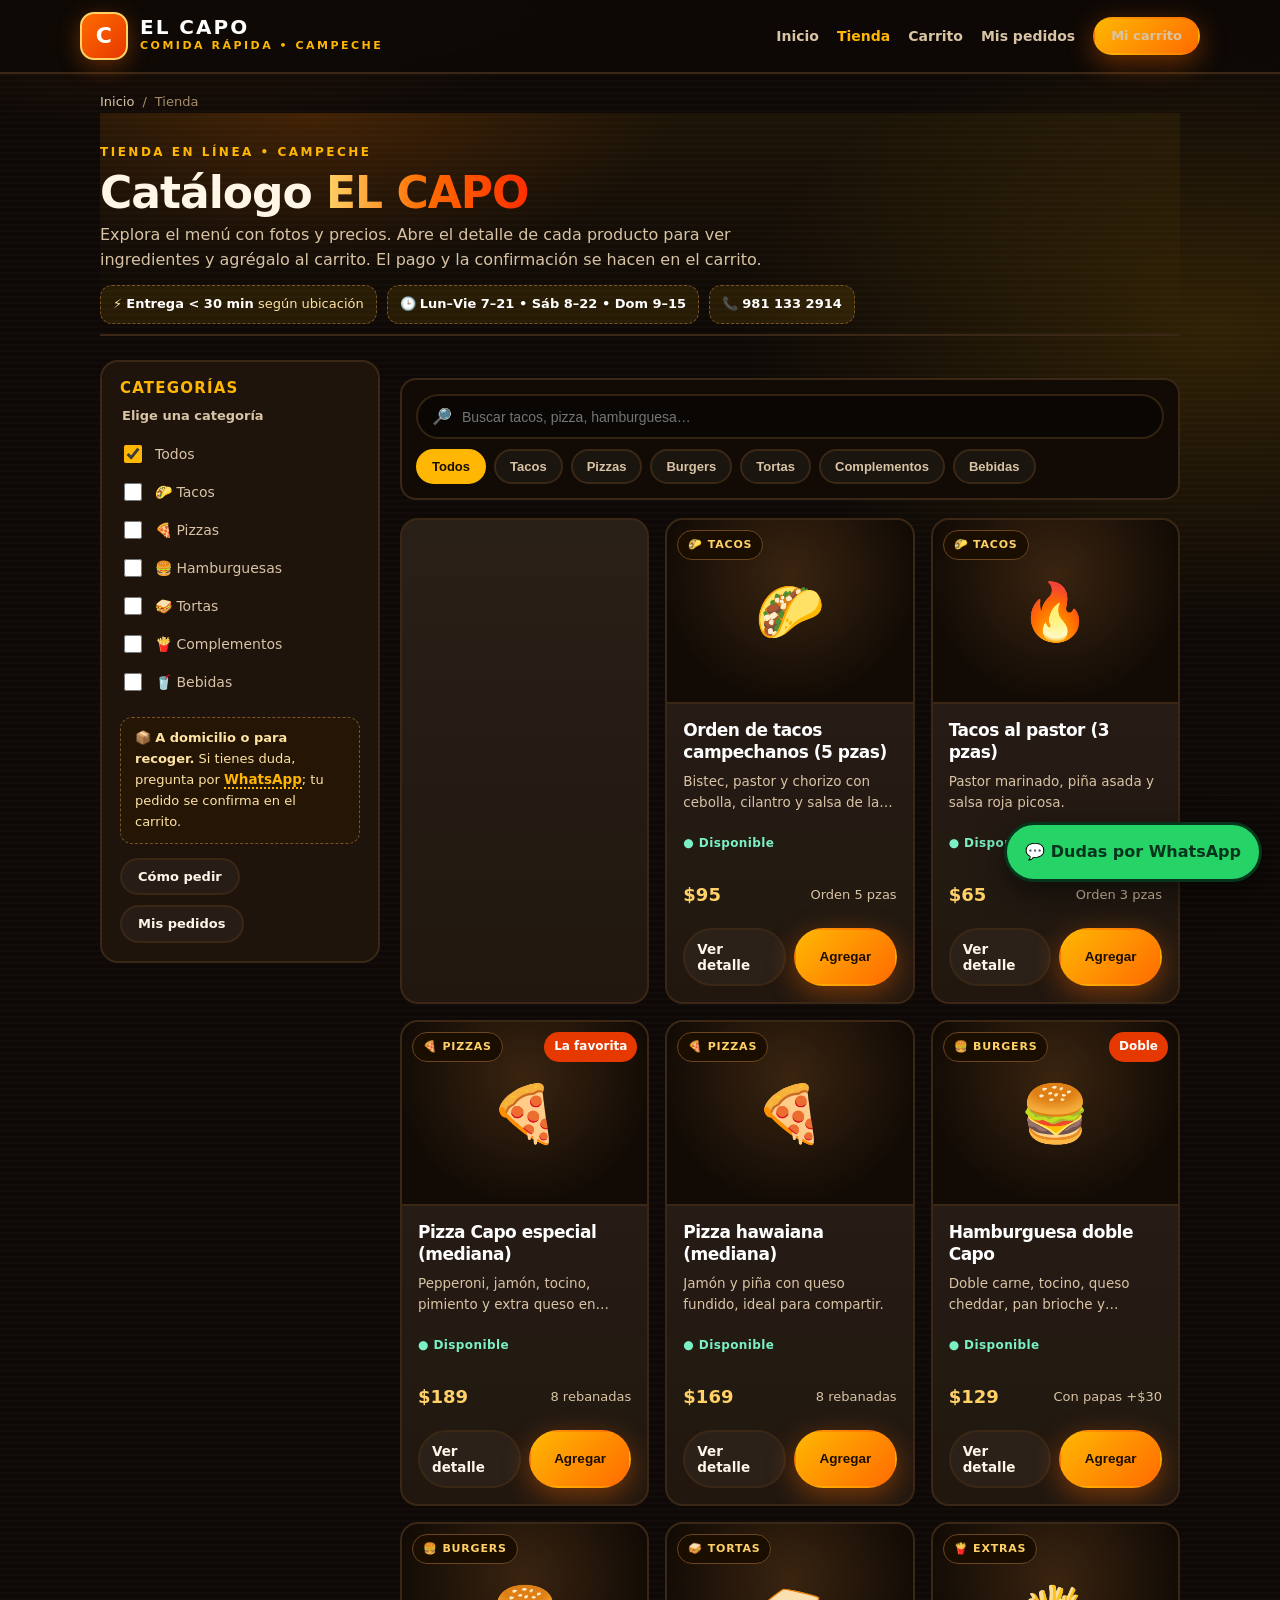
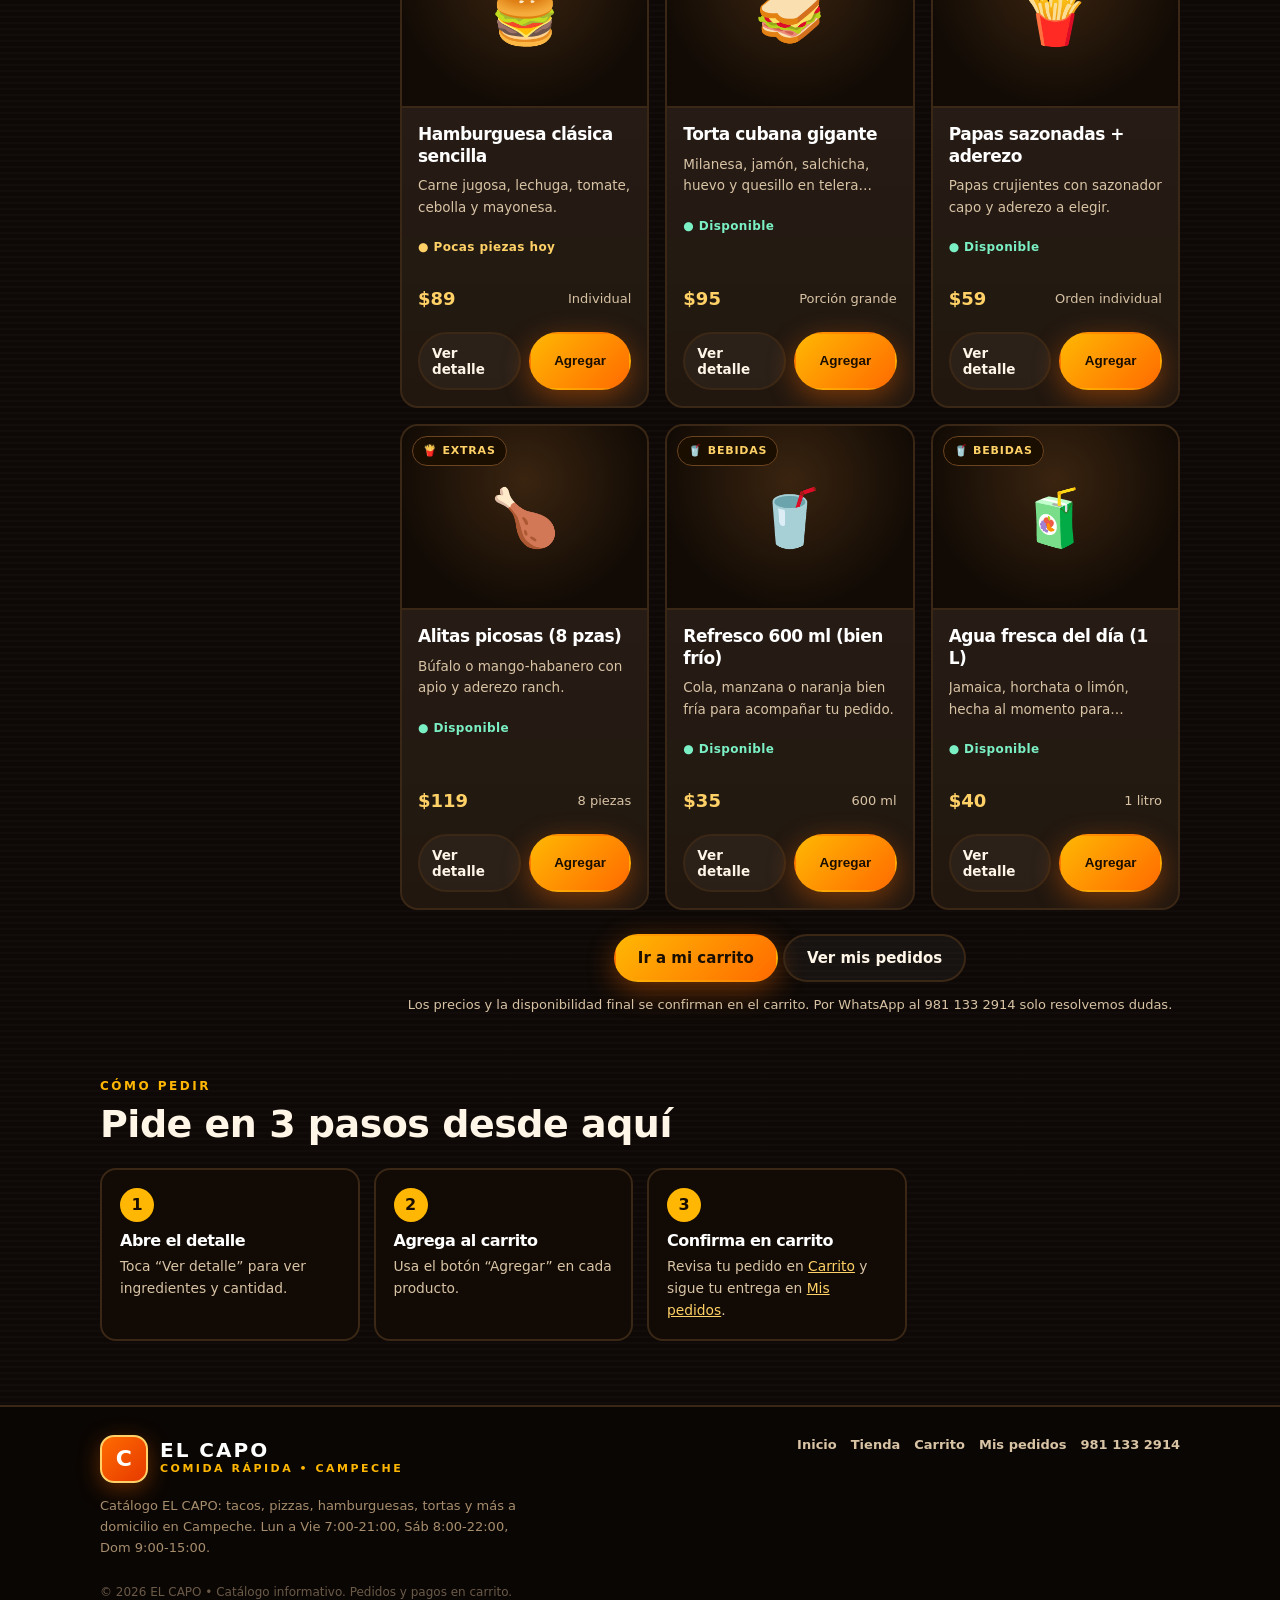
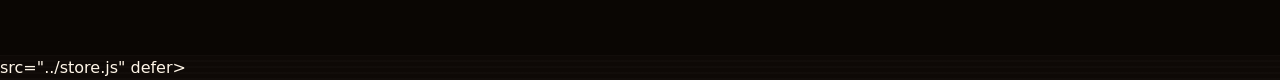
==== commit 6a2cd2a5: "generate tienda/index.html" ====
--- a/tienda/index.html
+++ b/tienda/index.html
@@ -1,72 +1,307 @@
-<!doctype html>
+<!DOCTYPE html>
 <html lang="es-MX">
 <head>
-<meta charset="utf-8">
-<meta name="viewport" content="width=device-width,initial-scale=1">
-<title>Tienda EL CAPO - Catalogo</title>
-<meta name="description" content="Catálogo EL CAPO: tacos, pizzas, hamburguesas, complementos y bebidas con inventario y carrito.">
+<meta charset="UTF-8">
+<meta name="viewport" content="width=device-width, initial-scale=1.0">
+<title>Tienda | EL CAPO</title>
+<meta name="description" content="Catálogo EL CAPO en Campeche: tacos, pizzas, hamburguesas, tortas, complementos y bebidas. Elige tu producto, abre el detalle y agrégalo al carrito.">
 <link rel="stylesheet" href="../styles.css">
 </head>
 <body>
-<header class="site"><div class="bar">
-<a class="logo" href="../index.html" data-eb-editable="link" data-eb-key="tienda-index.a.1" data-eb-role="a" data-eb-kind="link"><span class="logo-badge">C</span><span>EL CAPO<small>TIENDA · CAMPECHE</small></span></a>
-<button class="menu-toggle" aria-label="Abrir menú" type="button" data-eb-editable="link" data-eb-key="tienda-index.button.2" data-eb-role="button" data-eb-kind="link">☰</button>
-<nav class="main"><a href="../index.html" data-eb-editable="link" data-eb-key="tienda-index.a.3" data-eb-role="a" data-eb-kind="link">Inicio</a><a href="index.html" data-eb-editable="link" data-eb-key="tienda-index.a.4" data-eb-role="a" data-eb-kind="link">Catálogo</a><a href="carrito.html" data-eb-editable="link" data-eb-key="tienda-index.a.5" data-eb-role="a" data-eb-kind="link">Carrito</a><a href="pedidos.html" data-eb-editable="link" data-eb-key="tienda-index.a.6" data-eb-role="a" data-eb-kind="link">Mis pedidos</a><a class="btn" href="carrito.html" data-eb-editable="link" data-eb-key="tienda-index.a.7" data-eb-role="a" data-eb-kind="link">Ver carrito</a></nav>
-</div></header>
-<main class="wrap">
-<h1 style="margin-top:22px" data-eb-editable="text" data-eb-key="tienda-index.h1.8" data-eb-role="h1" data-eb-kind="text">Catálogo</h1>
-<p class="sub" data-eb-editable="text" data-eb-key="tienda-index.p.9" data-eb-role="p" data-eb-kind="text">Inventario en vivo (Neon, código 01). El carrito se comparte por proyecto en sessionStorage. Añade y sigue a detalle o carrito.</p>
-<div data-itm-store data-itm-store-view="catalog" data-project-id="25673c87-8f7b-4bb9-a7c5-8eee9e79aeba" data-store-code="01">
-  <div class="store-shell">
-    <div class="filters">
-      <button type="button" class="active" data-filter-btn="todo" data-eb-editable="link" data-eb-key="tienda-index.button.10" data-eb-role="button" data-eb-kind="link">Todo</button>
-      <button type="button" data-filter-btn="tacos" data-eb-editable="link" data-eb-key="tienda-index.button.11" data-eb-role="button" data-eb-kind="link">Tacos</button>
-      <button type="button" data-filter-btn="pizzas" data-eb-editable="link" data-eb-key="tienda-index.button.12" data-eb-role="button" data-eb-kind="link">Pizzas</button>
-      <button type="button" data-filter-btn="hamburguesas" data-eb-editable="link" data-eb-key="tienda-index.button.13" data-eb-role="button" data-eb-kind="link">Hamburguesas</button>
-      <button type="button" data-filter-btn="complementos" data-eb-editable="link" data-eb-key="tienda-index.button.14" data-eb-role="button" data-eb-kind="link">Complementos</button>
-      <button type="button" data-filter-btn="bebidas" data-eb-editable="link" data-eb-key="tienda-index.button.15" data-eb-role="button" data-eb-kind="link">Bebidas</button>
-    </div>
-    <div data-itm-product-list><template data-itm-product-card><article><img data-itm-product-image alt=""><span data-itm-product-category></span><h2 data-itm-product-name></h2><p data-itm-product-description></p><strong data-itm-product-price></strong><a data-itm-product-open href="producto.html">Ver detalles</a><button type="button" data-itm-cart-add>Agregar</button></article></template>
-      <div class="product-grid">
-        <article class="product" data-cat="tacos">
-          <img src="https://thumb.wikimedia.org/wikipedia/commons/thumb/9/92/Man_making_tacos_on_the_street_in_Mexico_City.jpg/1920px-Man_making_tacos_on_the_street_in_Mexico_City.jpg" alt="Tacos al pastor" data-eb-editable="image" data-eb-key="tienda-index.img.16" data-eb-role="img" data-eb-kind="image">
-          <div class="pad"><span class="tag">Tacos</span><h3 data-eb-editable="text" data-eb-key="tienda-index.h3.17" data-eb-role="h3" data-eb-kind="text">Tacos al pastor (3 pzas)</h3><p class="small" data-eb-editable="text" data-eb-key="tienda-index.p.18" data-eb-role="p" data-eb-kind="text">Trompo, cilantro, cebolla y salsa. <span class="price">$75</span></p>
-          <div class="actions"><a class="btn" href="producto.html?id=tacos-pastor" data-eb-editable="link" data-eb-key="tienda-index.a.19" data-eb-role="a" data-eb-kind="link">Ver detalle</a></div></div>
-        </article>
-        <article class="product" data-cat="pizzas">
-          <img src="https://thumb.wikimedia.org/wikipedia/commons/thumb/8/84/Wood-fired_Pizza_Oven_at_Baronessa_Italian_Restaurant.jpg/1920px-Wood-fired_Pizza_Oven_at_Baronessa_Italian_Restaurant.jpg" alt="Pizza especial" data-eb-editable="image" data-eb-key="tienda-index.img.20" data-eb-role="img" data-eb-kind="image">
-          <div class="pad"><span class="tag">Pizzas</span><h3 data-eb-editable="text" data-eb-key="tienda-index.h3.21" data-eb-role="h3" data-eb-kind="text">Pizza especial EL CAPO</h3><p class="small" data-eb-editable="text" data-eb-key="tienda-index.p.22" data-eb-role="p" data-eb-kind="text">Pepperoni, jamón y queso extra. <span class="price">$189</span></p>
-          <div class="actions"><a class="btn" href="producto.html?id=pizza-capo" data-eb-editable="link" data-eb-key="tienda-index.a.23" data-eb-role="a" data-eb-kind="link">Ver detalle</a></div></div>
-        </article>
-        <article class="product" data-cat="hamburguesas">
-          <img src="https://thumb.wikimedia.org/wikipedia/commons/thumb/9/9d/Energy_drink_and_fast_food_cheeseburger_calorie_comparison.jpg/1920px-Energy_drink_and_fast_food_cheeseburger_calorie_comparison.jpg" alt="Hamburguesa" data-eb-editable="image" data-eb-key="tienda-index.img.24" data-eb-role="img" data-eb-kind="image">
-          <div class="pad"><span class="tag">Hamburguesas</span><h3 data-eb-editable="text" data-eb-key="tienda-index.h3.25" data-eb-role="h3" data-eb-kind="text">Hamburguesa doble con queso</h3><p class="small" data-eb-editable="text" data-eb-key="tienda-index.p.26" data-eb-role="p" data-eb-kind="text">Doble carne, queso fundido. <span class="price">$119</span></p>
-          <div class="actions"><a class="btn" href="producto.html?id=burger-doble" data-eb-editable="link" data-eb-key="tienda-index.a.27" data-eb-role="a" data-eb-kind="link">Ver detalle</a></div></div>
-        </article>
-        <article class="product" data-cat="complementos">
-          <img src="https://upload.wikimedia.org/wikipedia/commons/0/03/Shake_shack_cheese_fries.jpg" alt="Papas con queso" data-eb-editable="image" data-eb-key="tienda-index.img.28" data-eb-role="img" data-eb-kind="image">
-          <div class="pad"><span class="tag">Complementos</span><h3 data-eb-editable="text" data-eb-key="tienda-index.h3.29" data-eb-role="h3" data-eb-kind="text">Papas con queso</h3><p class="small" data-eb-editable="text" data-eb-key="tienda-index.p.30" data-eb-role="p" data-eb-kind="text">Papas crujientes con queso. <span class="price">$65</span></p>
-          <div class="actions"><a class="btn" href="producto.html?id=papas-queso" data-eb-editable="link" data-eb-key="tienda-index.a.31" data-eb-role="a" data-eb-kind="link">Ver detalle</a></div></div>
-        </article>
-        <article class="product" data-cat="bebidas">
-          <div class="card-art small-art" aria-hidden="true">🥤</div>
-          <div class="pad"><span class="tag">Bebidas</span><h3 data-eb-editable="text" data-eb-key="tienda-index.h3.32" data-eb-role="h3" data-eb-kind="text">Refresco 600 ml</h3><p class="small" data-eb-editable="text" data-eb-key="tienda-index.p.33" data-eb-role="p" data-eb-kind="text">Sabor a elegir, bien frío. <span class="price">$35</span></p>
-          <div class="actions"><a class="btn" href="producto.html?id=refresco-600" data-eb-editable="link" data-eb-key="tienda-index.a.34" data-eb-role="a" data-eb-kind="link">Ver detalle</a></div></div>
-        </article>
-        <article class="product" data-cat="tacos">
-          <img src="https://thumb.wikimedia.org/wikipedia/commons/thumb/7/74/Mulitas_al_pastor.JPG/1920px-Mulitas_al_pastor.JPG" alt="Mulitas" data-eb-editable="image" data-eb-key="tienda-index.img.35" data-eb-role="img" data-eb-kind="image">
-          <div class="pad"><span class="tag">Tacos</span><h3 data-eb-editable="text" data-eb-key="tienda-index.h3.36" data-eb-role="h3" data-eb-kind="text">Mulitas al pastor</h3><p class="small" data-eb-editable="text" data-eb-key="tienda-index.p.37" data-eb-role="p" data-eb-kind="text">Queso fundido y pastor. <span class="price">$85</span></p>
-          <div class="actions"><a class="btn" href="producto.html?id=mulitas-pastor" data-eb-editable="link" data-eb-key="tienda-index.a.38" data-eb-role="a" data-eb-kind="link">Ver detalle</a></div></div>
-        </article>
-      </div>
-      <p class="small" data-eb-editable="text" data-eb-key="tienda-index.p.39" data-eb-role="p" data-eb-kind="text">El runtime ITM reemplaza/completa esta lista con el inventario Neon (código 01). Usa las fichas para ir a <code>/tienda/producto.html?id=...</code>.</p>
+
+<header class="topbar">
+  <div class="wrap topbar-inner">
+    <a class="brand" href="../index.html" aria-label="EL CAPO inicio" data-eb-editable="link" data-eb-key="tienda-index.a.1" data-eb-role="a" data-eb-kind="link">
+      <span class="logo" aria-hidden="true">C</span>
+      <span><b>EL CAPO</b><small>COMIDA RÁPIDA • CAMPECHE</small></span>
+    </a>
+    <nav class="nav" aria-label="Navegación tienda">
+      <a class="hide-m" href="../index.html" data-eb-editable="link" data-eb-key="tienda-index.a.2" data-eb-role="a" data-eb-kind="link">Inicio</a>
+      <a href="index.html" aria-current="page" data-eb-editable="link" data-eb-key="tienda-index.a.3" data-eb-role="a" data-eb-kind="link">Tienda</a>
+      <a class="hide-m" href="carrito.html" data-eb-editable="link" data-eb-key="tienda-index.a.4" data-eb-role="a" data-eb-kind="link">Carrito</a>
+      <a class="hide-m" href="pedidos.html" data-eb-editable="link" data-eb-key="tienda-index.a.5" data-eb-role="a" data-eb-kind="link">Mis pedidos</a>
+      <a class="btn btn-primary btn-sm" href="carrito.html" data-eb-editable="link" data-eb-key="tienda-index.a.6" data-eb-role="a" data-eb-kind="link">Mi carrito</a>
+    </nav>
+  </div>
+</header>
+
+<main class="wrap" data-itm-store data-itm-store-view="catalog">
+  <nav class="breadcrumb" aria-label="Migas de pan">
+    <a href="../index.html" data-eb-editable="link" data-eb-key="tienda-index.a.7" data-eb-role="a" data-eb-kind="link">Inicio</a><span aria-hidden="true">/</span><span>Tienda</span>
+  </nav>
+
+  <div class="store-hero">
+    <div class="kicker">Tienda en línea • Campeche</div>
+    <h1 data-eb-editable="text" data-eb-key="tienda-index.h1.8" data-eb-role="h1" data-eb-kind="text">Catálogo <span class="fire">EL CAPO</span></h1>
+    <p class="sub" data-eb-editable="text" data-eb-key="tienda-index.p.9" data-eb-role="p" data-eb-kind="text">Explora el menú con fotos y precios. Abre el detalle de cada producto para ver ingredientes y agrégalo al carrito. El pago y la confirmación se hacen en el carrito.</p>
+    <div class="hero-meta" style="margin-top:12px">
+      <span class="chip">⚡ <strong>Entrega &lt; 30 min</strong> según ubicación</span>
+      <span class="chip">🕒 <strong>Lun–Vie 7–21 • Sáb 8–22 • Dom 9–15</strong></span>
+      <span class="chip">📞 <strong>981 133 2914</strong></span>
     </div>
   </div>
-</div>
-<p data-eb-editable="text" data-eb-key="tienda-index.p.40" data-eb-role="p" data-eb-kind="text"><a href="carrito.html" data-eb-editable="link" data-eb-key="tienda-index.a.41" data-eb-role="a" data-eb-kind="link">Ir al carrito y checkout →</a> · <a href="pedidos.html" data-eb-editable="link" data-eb-key="tienda-index.a.42" data-eb-role="a" data-eb-kind="link">Mis pedidos →</a> · <a href="../index.html" data-eb-editable="link" data-eb-key="tienda-index.a.43" data-eb-role="a" data-eb-kind="link">← Volver al inicio</a></p>
+
+  <div class="store-layout">
+    <aside class="filters-panel" aria-label="Categorías">
+      <h3 data-eb-editable="text" data-eb-key="tienda-index.h3.10" data-eb-role="h3" data-eb-kind="text">Categorías</h3>
+      <fieldset>
+        <legend>Elige una categoría</legend>
+        <label class="check"><input type="checkbox" checked> Todos</label>
+        <label class="check"><input type="checkbox"> 🌮 Tacos</label>
+        <label class="check"><input type="checkbox"> 🍕 Pizzas</label>
+        <label class="check"><input type="checkbox"> 🍔 Hamburguesas</label>
+        <label class="check"><input type="checkbox"> 🥪 Tortas</label>
+        <label class="check"><input type="checkbox"> 🍟 Complementos</label>
+        <label class="check"><input type="checkbox"> 🥤 Bebidas</label>
+      </fieldset>
+      <div class="detail-note">📦 <strong>A domicilio o para recoger.</strong> Si tienes duda, pregunta por <a class="link" href="https://wa.me/529811332914?text=Hola%20EL%20CAPO%2C%20tengo%20una%20duda%20sobre%20el%20men%C3%BA" target="_blank" rel="noopener" data-eb-editable="link" data-eb-key="tienda-index.a.11" data-eb-role="a" data-eb-kind="link">WhatsApp</a>; tu pedido se confirma en el carrito.</div>
+      <div class="contact-row">
+        <a class="btn btn-ghost btn-sm" href="../index.html#como-pedir" data-eb-editable="link" data-eb-key="tienda-index.a.12" data-eb-role="a" data-eb-kind="link">Cómo pedir</a>
+        <a class="btn btn-ghost btn-sm" href="pedidos.html" data-eb-editable="link" data-eb-key="tienda-index.a.13" data-eb-role="a" data-eb-kind="link">Mis pedidos</a>
+      </div>
+    </aside>
+
+    <section aria-label="Listado de productos">
+      <div class="catalog-toolbar">
+        <label class="search">
+          <span aria-hidden="true">🔎</span>
+          <input type="search" id="catalog-search" placeholder="Buscar tacos, pizza, hamburguesa…" aria-label="Buscar productos">
+        </label>
+        <div class="catalog-filters" role="group" aria-label="Filtros rápidos">
+          <button class="pill active" type="button" aria-pressed="true" data-eb-editable="link" data-eb-key="tienda-index.button.14" data-eb-role="button" data-eb-kind="link">Todos</button>
+          <button class="pill" type="button" aria-pressed="false" data-eb-editable="link" data-eb-key="tienda-index.button.15" data-eb-role="button" data-eb-kind="link">Tacos</button>
+          <button class="pill" type="button" aria-pressed="false" data-eb-editable="link" data-eb-key="tienda-index.button.16" data-eb-role="button" data-eb-kind="link">Pizzas</button>
+          <button class="pill" type="button" aria-pressed="false" data-eb-editable="link" data-eb-key="tienda-index.button.17" data-eb-role="button" data-eb-kind="link">Burgers</button>
+          <button class="pill" type="button" aria-pressed="false" data-eb-editable="link" data-eb-key="tienda-index.button.18" data-eb-role="button" data-eb-kind="link">Tortas</button>
+          <button class="pill" type="button" aria-pressed="false" data-eb-editable="link" data-eb-key="tienda-index.button.19" data-eb-role="button" data-eb-kind="link">Complementos</button>
+          <button class="pill" type="button" aria-pressed="false" data-eb-editable="link" data-eb-key="tienda-index.button.20" data-eb-role="button" data-eb-kind="link">Bebidas</button>
+        </div>
+      </div>
+
+      <div class="product-grid" data-itm-product-list><template data-itm-product-card><article><img data-itm-product-image alt=""><span data-itm-product-category></span><h2 data-itm-product-name></h2><p data-itm-product-description></p><strong data-itm-product-price></strong><a data-itm-product-open href="producto.html">Ver detalles</a><button type="button" data-itm-cart-add>Agregar</button></article></template>
+
+        <article class="product-card" data-itm-product-card>
+          <div class="product-media" aria-hidden="true"><span class="flag">🌮 Tacos</span>🌮</div>
+          <div class="product-info">
+            <h3 data-eb-editable="text" data-eb-key="tienda-index.h3.21" data-eb-role="h3" data-eb-kind="text"><a href="producto.html?id=tacos-campechanos" data-itm-product-open data-eb-editable="link" data-eb-key="tienda-index.a.22" data-eb-role="a" data-eb-kind="link">Orden de tacos campechanos (5 pzas)</a></h3>
+            <p class="product-desc" data-eb-editable="text" data-eb-key="tienda-index.p.23" data-eb-role="p" data-eb-kind="text">Bistec, pastor y chorizo con cebolla, cilantro y salsa de la casa.</p>
+            <p class="stock ok" data-eb-editable="text" data-eb-key="tienda-index.p.24" data-eb-role="p" data-eb-kind="text">● Disponible</p>
+            <div class="product-meta"><span class="product-price">$95</span><span class="small muted">Orden 5 pzas</span></div>
+            <div class="product-actions">
+              <a class="btn btn-ghost btn-sm" href="producto.html?id=tacos-campechanos" data-itm-product-open data-eb-editable="link" data-eb-key="tienda-index.a.25" data-eb-role="a" data-eb-kind="link">Ver detalle</a>
+              <button class="btn btn-primary btn-sm" type="button" data-itm-cart-add data-eb-editable="link" data-eb-key="tienda-index.button.26" data-eb-role="button" data-eb-kind="link">Agregar</button>
+            </div>
+          </div>
+        </article>
+
+        <article class="product-card" data-itm-product-card>
+          <div class="product-media" aria-hidden="true"><span class="flag">🌮 Tacos</span>🔥</div>
+          <div class="product-info">
+            <h3 data-eb-editable="text" data-eb-key="tienda-index.h3.27" data-eb-role="h3" data-eb-kind="text"><a href="producto.html?id=tacos-pastor" data-itm-product-open data-eb-editable="link" data-eb-key="tienda-index.a.28" data-eb-role="a" data-eb-kind="link">Tacos al pastor (3 pzas)</a></h3>
+            <p class="product-desc" data-eb-editable="text" data-eb-key="tienda-index.p.29" data-eb-role="p" data-eb-kind="text">Pastor marinado, piña asada y salsa roja picosa.</p>
+            <p class="stock ok" data-eb-editable="text" data-eb-key="tienda-index.p.30" data-eb-role="p" data-eb-kind="text">● Disponible</p>
+            <div class="product-meta"><span class="product-price">$65</span><span class="small muted">Orden 3 pzas</span></div>
+            <div class="product-actions">
+              <a class="btn btn-ghost btn-sm" href="producto.html?id=tacos-pastor" data-itm-product-open data-eb-editable="link" data-eb-key="tienda-index.a.31" data-eb-role="a" data-eb-kind="link">Ver detalle</a>
+              <button class="btn btn-primary btn-sm" type="button" data-itm-cart-add data-eb-editable="link" data-eb-key="tienda-index.button.32" data-eb-role="button" data-eb-kind="link">Agregar</button>
+            </div>
+          </div>
+        </article>
+
+        <article class="product-card" data-itm-product-card>
+          <div class="product-media" aria-hidden="true"><span class="flag">🍕 Pizzas</span><span class="off">La favorita</span>🍕</div>
+          <div class="product-info">
+            <h3 data-eb-editable="text" data-eb-key="tienda-index.h3.33" data-eb-role="h3" data-eb-kind="text"><a href="producto.html?id=pizza-capo-especial" data-itm-product-open data-eb-editable="link" data-eb-key="tienda-index.a.34" data-eb-role="a" data-eb-kind="link">Pizza Capo especial (mediana)</a></h3>
+            <p class="product-desc" data-eb-editable="text" data-eb-key="tienda-index.p.35" data-eb-role="p" data-eb-kind="text">Pepperoni, jamón, tocino, pimiento y extra queso en masa artesanal.</p>
+            <p class="stock ok" data-eb-editable="text" data-eb-key="tienda-index.p.36" data-eb-role="p" data-eb-kind="text">● Disponible</p>
+            <div class="product-meta"><span class="product-price">$189</span><span class="small muted">8 rebanadas</span></div>
+            <div class="product-actions">
+              <a class="btn btn-ghost btn-sm" href="producto.html?id=pizza-capo-especial" data-itm-product-open data-eb-editable="link" data-eb-key="tienda-index.a.37" data-eb-role="a" data-eb-kind="link">Ver detalle</a>
+              <button class="btn btn-primary btn-sm" type="button" data-itm-cart-add data-eb-editable="link" data-eb-key="tienda-index.button.38" data-eb-role="button" data-eb-kind="link">Agregar</button>
+            </div>
+          </div>
+        </article>
+
+        <article class="product-card" data-itm-product-card>
+          <div class="product-media" aria-hidden="true"><span class="flag">🍕 Pizzas</span>🍕</div>
+          <div class="product-info">
+            <h3 data-eb-editable="text" data-eb-key="tienda-index.h3.39" data-eb-role="h3" data-eb-kind="text"><a href="producto.html?id=pizza-hawaiana" data-itm-product-open data-eb-editable="link" data-eb-key="tienda-index.a.40" data-eb-role="a" data-eb-kind="link">Pizza hawaiana (mediana)</a></h3>
+            <p class="product-desc" data-eb-editable="text" data-eb-key="tienda-index.p.41" data-eb-role="p" data-eb-kind="text">Jamón y piña con queso fundido, ideal para compartir.</p>
+            <p class="stock ok" data-eb-editable="text" data-eb-key="tienda-index.p.42" data-eb-role="p" data-eb-kind="text">● Disponible</p>
+            <div class="product-meta"><span class="product-price">$169</span><span class="small muted">8 rebanadas</span></div>
+            <div class="product-actions">
+              <a class="btn btn-ghost btn-sm" href="producto.html?id=pizza-hawaiana" data-itm-product-open data-eb-editable="link" data-eb-key="tienda-index.a.43" data-eb-role="a" data-eb-kind="link">Ver detalle</a>
+              <button class="btn btn-primary btn-sm" type="button" data-itm-cart-add data-eb-editable="link" data-eb-key="tienda-index.button.44" data-eb-role="button" data-eb-kind="link">Agregar</button>
+            </div>
+          </div>
+        </article>
+
+        <article class="product-card" data-itm-product-card>
+          <div class="product-media" aria-hidden="true"><span class="flag">🍔 Burgers</span><span class="off">Doble</span>🍔</div>
+          <div class="product-info">
+            <h3 data-eb-editable="text" data-eb-key="tienda-index.h3.45" data-eb-role="h3" data-eb-kind="text"><a href="producto.html?id=hamburguesa-doble-capo" data-itm-product-open data-eb-editable="link" data-eb-key="tienda-index.a.46" data-eb-role="a" data-eb-kind="link">Hamburguesa doble Capo</a></h3>
+            <p class="product-desc" data-eb-editable="text" data-eb-key="tienda-index.p.47" data-eb-role="p" data-eb-kind="text">Doble carne, tocino, queso cheddar, pan brioche y aderezo capo.</p>
+            <p class="stock ok" data-eb-editable="text" data-eb-key="tienda-index.p.48" data-eb-role="p" data-eb-kind="text">● Disponible</p>
+            <div class="product-meta"><span class="product-price">$129</span><span class="small muted">Con papas +$30</span></div>
+            <div class="product-actions">
+              <a class="btn btn-ghost btn-sm" href="producto.html?id=hamburguesa-doble-capo" data-itm-product-open data-eb-editable="link" data-eb-key="tienda-index.a.49" data-eb-role="a" data-eb-kind="link">Ver detalle</a>
+              <button class="btn btn-primary btn-sm" type="button" data-itm-cart-add data-eb-editable="link" data-eb-key="tienda-index.button.50" data-eb-role="button" data-eb-kind="link">Agregar</button>
+            </div>
+          </div>
+        </article>
+
+        <article class="product-card" data-itm-product-card>
+          <div class="product-media" aria-hidden="true"><span class="flag">🍔 Burgers</span>🍔</div>
+          <div class="product-info">
+            <h3 data-eb-editable="text" data-eb-key="tienda-index.h3.51" data-eb-role="h3" data-eb-kind="text"><a href="producto.html?id=hamburguesa-clasica" data-itm-product-open data-eb-editable="link" data-eb-key="tienda-index.a.52" data-eb-role="a" data-eb-kind="link">Hamburguesa clásica sencilla</a></h3>
+            <p class="product-desc" data-eb-editable="text" data-eb-key="tienda-index.p.53" data-eb-role="p" data-eb-kind="text">Carne jugosa, lechuga, tomate, cebolla y mayonesa.</p>
+            <p class="stock low" data-eb-editable="text" data-eb-key="tienda-index.p.54" data-eb-role="p" data-eb-kind="text">● Pocas piezas hoy</p>
+            <div class="product-meta"><span class="product-price">$89</span><span class="small muted">Individual</span></div>
+            <div class="product-actions">
+              <a class="btn btn-ghost btn-sm" href="producto.html?id=hamburguesa-clasica" data-itm-product-open data-eb-editable="link" data-eb-key="tienda-index.a.55" data-eb-role="a" data-eb-kind="link">Ver detalle</a>
+              <button class="btn btn-primary btn-sm" type="button" data-itm-cart-add data-eb-editable="link" data-eb-key="tienda-index.button.56" data-eb-role="button" data-eb-kind="link">Agregar</button>
+            </div>
+          </div>
+        </article>
+
+        <article class="product-card" data-itm-product-card>
+          <div class="product-media" aria-hidden="true"><span class="flag">🥪 Tortas</span>🥪</div>
+          <div class="product-info">
+            <h3 data-eb-editable="text" data-eb-key="tienda-index.h3.57" data-eb-role="h3" data-eb-kind="text"><a href="producto.html?id=torta-cubana" data-itm-product-open data-eb-editable="link" data-eb-key="tienda-index.a.58" data-eb-role="a" data-eb-kind="link">Torta cubana gigante</a></h3>
+            <p class="product-desc" data-eb-editable="text" data-eb-key="tienda-index.p.59" data-eb-role="p" data-eb-kind="text">Milanesa, jamón, salchicha, huevo y quesillo en telera grande.</p>
+            <p class="stock ok" data-eb-editable="text" data-eb-key="tienda-index.p.60" data-eb-role="p" data-eb-kind="text">● Disponible</p>
+            <div class="product-meta"><span class="product-price">$95</span><span class="small muted">Porción grande</span></div>
+            <div class="product-actions">
+              <a class="btn btn-ghost btn-sm" href="producto.html?id=torta-cubana" data-itm-product-open data-eb-editable="link" data-eb-key="tienda-index.a.61" data-eb-role="a" data-eb-kind="link">Ver detalle</a>
+              <button class="btn btn-primary btn-sm" type="button" data-itm-cart-add data-eb-editable="link" data-eb-key="tienda-index.button.62" data-eb-role="button" data-eb-kind="link">Agregar</button>
+            </div>
+          </div>
+        </article>
+
+        <article class="product-card" data-itm-product-card>
+          <div class="product-media" aria-hidden="true"><span class="flag">🍟 Extras</span>🍟</div>
+          <div class="product-info">
+            <h3 data-eb-editable="text" data-eb-key="tienda-index.h3.63" data-eb-role="h3" data-eb-kind="text"><a href="producto.html?id=papas-sazonadas" data-itm-product-open data-eb-editable="link" data-eb-key="tienda-index.a.64" data-eb-role="a" data-eb-kind="link">Papas sazonadas + aderezo</a></h3>
+            <p class="product-desc" data-eb-editable="text" data-eb-key="tienda-index.p.65" data-eb-role="p" data-eb-kind="text">Papas crujientes con sazonador capo y aderezo a elegir.</p>
+            <p class="stock ok" data-eb-editable="text" data-eb-key="tienda-index.p.66" data-eb-role="p" data-eb-kind="text">● Disponible</p>
+            <div class="product-meta"><span class="product-price">$59</span><span class="small muted">Orden individual</span></div>
+            <div class="product-actions">
+              <a class="btn btn-ghost btn-sm" href="producto.html?id=papas-sazonadas" data-itm-product-open data-eb-editable="link" data-eb-key="tienda-index.a.67" data-eb-role="a" data-eb-kind="link">Ver detalle</a>
+              <button class="btn btn-primary btn-sm" type="button" data-itm-cart-add data-eb-editable="link" data-eb-key="tienda-index.button.68" data-eb-role="button" data-eb-kind="link">Agregar</button>
+            </div>
+          </div>
+        </article>
+
+        <article class="product-card" data-itm-product-card>
+          <div class="product-media" aria-hidden="true"><span class="flag">🍟 Extras</span>🍗</div>
+          <div class="product-info">
+            <h3 data-eb-editable="text" data-eb-key="tienda-index.h3.69" data-eb-role="h3" data-eb-kind="text"><a href="producto.html?id=alitas-picosas" data-itm-product-open data-eb-editable="link" data-eb-key="tienda-index.a.70" data-eb-role="a" data-eb-kind="link">Alitas picosas (8 pzas)</a></h3>
+            <p class="product-desc" data-eb-editable="text" data-eb-key="tienda-index.p.71" data-eb-role="p" data-eb-kind="text">Búfalo o mango-habanero con apio y aderezo ranch.</p>
+            <p class="stock ok" data-eb-editable="text" data-eb-key="tienda-index.p.72" data-eb-role="p" data-eb-kind="text">● Disponible</p>
+            <div class="product-meta"><span class="product-price">$119</span><span class="small muted">8 piezas</span></div>
+            <div class="product-actions">
+              <a class="btn btn-ghost btn-sm" href="producto.html?id=alitas-picosas" data-itm-product-open data-eb-editable="link" data-eb-key="tienda-index.a.73" data-eb-role="a" data-eb-kind="link">Ver detalle</a>
+              <button class="btn btn-primary btn-sm" type="button" data-itm-cart-add data-eb-editable="link" data-eb-key="tienda-index.button.74" data-eb-role="button" data-eb-kind="link">Agregar</button>
+            </div>
+          </div>
+        </article>
+
+        <article class="product-card" data-itm-product-card>
+          <div class="product-media" aria-hidden="true"><span class="flag">🥤 Bebidas</span>🥤</div>
+          <div class="product-info">
+            <h3 data-eb-editable="text" data-eb-key="tienda-index.h3.75" data-eb-role="h3" data-eb-kind="text"><a href="producto.html?id=refresco-600" data-itm-product-open data-eb-editable="link" data-eb-key="tienda-index.a.76" data-eb-role="a" data-eb-kind="link">Refresco 600 ml (bien frío)</a></h3>
+            <p class="product-desc" data-eb-editable="text" data-eb-key="tienda-index.p.77" data-eb-role="p" data-eb-kind="text">Cola, manzana o naranja bien fría para acompañar tu pedido.</p>
+            <p class="stock ok" data-eb-editable="text" data-eb-key="tienda-index.p.78" data-eb-role="p" data-eb-kind="text">● Disponible</p>
+            <div class="product-meta"><span class="product-price">$35</span><span class="small muted">600 ml</span></div>
+            <div class="product-actions">
+              <a class="btn btn-ghost btn-sm" href="producto.html?id=refresco-600" data-itm-product-open data-eb-editable="link" data-eb-key="tienda-index.a.79" data-eb-role="a" data-eb-kind="link">Ver detalle</a>
+              <button class="btn btn-primary btn-sm" type="button" data-itm-cart-add data-eb-editable="link" data-eb-key="tienda-index.button.80" data-eb-role="button" data-eb-kind="link">Agregar</button>
+            </div>
+          </div>
+        </article>
+
+        <article class="product-card" data-itm-product-card>
+          <div class="product-media" aria-hidden="true"><span class="flag">🥤 Bebidas</span>🧃</div>
+          <div class="product-info">
+            <h3 data-eb-editable="text" data-eb-key="tienda-index.h3.81" data-eb-role="h3" data-eb-kind="text"><a href="producto.html?id=agua-fresca" data-itm-product-open data-eb-editable="link" data-eb-key="tienda-index.a.82" data-eb-role="a" data-eb-kind="link">Agua fresca del día (1 L)</a></h3>
+            <p class="product-desc" data-eb-editable="text" data-eb-key="tienda-index.p.83" data-eb-role="p" data-eb-kind="text">Jamaica, horchata o limón, hecha al momento para compartir.</p>
+            <p class="stock ok" data-eb-editable="text" data-eb-key="tienda-index.p.84" data-eb-role="p" data-eb-kind="text">● Disponible</p>
+            <div class="product-meta"><span class="product-price">$40</span><span class="small muted">1 litro</span></div>
+            <div class="product-actions">
+              <a class="btn btn-ghost btn-sm" href="producto.html?id=agua-fresca" data-itm-product-open data-eb-editable="link" data-eb-key="tienda-index.a.85" data-eb-role="a" data-eb-kind="link">Ver detalle</a>
+              <button class="btn btn-primary btn-sm" type="button" data-itm-cart-add data-eb-editable="link" data-eb-key="tienda-index.button.86" data-eb-role="button" data-eb-kind="link">Agregar</button>
+            </div>
+          </div>
+        </article>
+
+      </div>
+
+      <div class="center">
+        <a class="btn btn-primary" href="carrito.html" data-eb-editable="link" data-eb-key="tienda-index.a.87" data-eb-role="a" data-eb-kind="link">Ir a mi carrito</a>
+        <a class="btn btn-ghost" href="pedidos.html" data-eb-editable="link" data-eb-key="tienda-index.a.88" data-eb-role="a" data-eb-kind="link">Ver mis pedidos</a>
+        <p class="small muted" data-eb-editable="text" data-eb-key="tienda-index.p.89" data-eb-role="p" data-eb-kind="text">Los precios y la disponibilidad final se confirman en el carrito. Por WhatsApp al 981 133 2914 solo resolvemos dudas.</p>
+      </div>
+    </section>
+  </div>
+
+  <section class="block" style="padding-top:0" aria-label="Cómo pedir">
+    <div class="kicker">Cómo pedir</div>
+    <h2 data-eb-editable="text" data-eb-key="tienda-index.h2.90" data-eb-role="h2" data-eb-kind="text">Pide en 3 pasos desde aquí</h2>
+    <div class="steps">
+      <div class="step"><b class="num">1</b><h3 data-eb-editable="text" data-eb-key="tienda-index.h3.91" data-eb-role="h3" data-eb-kind="text">Abre el detalle</h3><p data-eb-editable="text" data-eb-key="tienda-index.p.92" data-eb-role="p" data-eb-kind="text">Toca “Ver detalle” para ver ingredientes y cantidad.</p></div>
+      <div class="step"><b class="num">2</b><h3 data-eb-editable="text" data-eb-key="tienda-index.h3.93" data-eb-role="h3" data-eb-kind="text">Agrega al carrito</h3><p data-eb-editable="text" data-eb-key="tienda-index.p.94" data-eb-role="p" data-eb-kind="text">Usa el botón “Agregar” en cada producto.</p></div>
+      <div class="step"><b class="num">3</b><h3 data-eb-editable="text" data-eb-key="tienda-index.h3.95" data-eb-role="h3" data-eb-kind="text">Confirma en carrito</h3><p data-eb-editable="text" data-eb-key="tienda-index.p.96" data-eb-role="p" data-eb-kind="text">Revisa tu pedido en <a href="carrito.html" data-eb-editable="link" data-eb-key="tienda-index.a.97" data-eb-role="a" data-eb-kind="link">Carrito</a> y sigue tu entrega en <a href="pedidos.html" data-eb-editable="link" data-eb-key="tienda-index.a.98" data-eb-role="a" data-eb-kind="link">Mis pedidos</a>.</p></div>
+    </div>
+  </section>
 </main>
-<footer><div class="wrap">© <span data-year>2026</span> EL CAPO · Catálogo conectado a inventario. Fotos: Wikimedia Commons.</div></footer>
-<script src="../script.js"></script>
+
+<footer>
+  <div class="wrap foot">
+    <div>
+      <a class="brand" href="../index.html" style="margin-bottom:10px" data-eb-editable="link" data-eb-key="tienda-index.a.99" data-eb-role="a" data-eb-kind="link"><span class="logo">C</span><span><b>EL CAPO</b><small>COMIDA RÁPIDA • CAMPECHE</small></span></a>
+      <p data-eb-editable="text" data-eb-key="tienda-index.p.100" data-eb-role="p" data-eb-kind="text">Catálogo EL CAPO: tacos, pizzas, hamburguesas, tortas y más a domicilio en Campeche. Lun a Vie 7:00-21:00, Sáb 8:00-22:00, Dom 9:00-15:00.</p>
+    </div>
+    <nav aria-label="Enlaces tienda">
+      <a href="../index.html" data-eb-editable="link" data-eb-key="tienda-index.a.101" data-eb-role="a" data-eb-kind="link">Inicio</a>
+      <a href="index.html" aria-current="page" data-eb-editable="link" data-eb-key="tienda-index.a.102" data-eb-role="a" data-eb-kind="link">Tienda</a>
+      <a href="carrito.html" data-eb-editable="link" data-eb-key="tienda-index.a.103" data-eb-role="a" data-eb-kind="link">Carrito</a>
+      <a href="pedidos.html" data-eb-editable="link" data-eb-key="tienda-index.a.104" data-eb-role="a" data-eb-kind="link">Mis pedidos</a>
+      <a href="tel:+529811332914" data-eb-editable="link" data-eb-key="tienda-index.a.105" data-eb-role="a" data-eb-kind="link">981 133 2914</a>
+    </nav>
+  </div>
+  <div class="wrap"><p style="color:#6b5a48;font-size:12px" data-eb-editable="text" data-eb-key="tienda-index.p.106" data-eb-role="p" data-eb-kind="text">© 2026 EL CAPO • Catálogo informativo. Pedidos y pagos en carrito.</p></div>
+</footer>
+
+<a class="whats" href="https://wa.me/529811332914?text=Hola%20EL%20CAPO%2C%20tengo%20una%20duda%20sobre%20el%20men%C3%BA" target="_blank" rel="noopener" aria-label="Dudas por WhatsApp" data-eb-editable="link" data-eb-key="tienda-index.a.107" data-eb-role="a" data-eb-kind="link">💬 Dudas por WhatsApp</a>
+
+<script>
+// Solo mejora visual del catálogo: búsqueda por texto y filtros por categoría.
+// No implementa tienda, carrito, pedidos ni autenticación; eso lo hace el runtime ITM.
+(function(){
+  var search = document.getElementById('catalog-search');
+  var pills = Array.prototype.slice.call(document.querySelectorAll('.pill'));
+  function norm(s){ return (s||'').toLowerCase().normalize('NFD').replace(/[\u0300-\u036f]/g,''); }
+  function apply(){
+    var q = search ? norm(search.value) : '';
+    var active = 'todos';
+    pills.forEach(function(p){ if(p.classList.contains('active')) active = norm(p.textContent); });
+    document.querySelectorAll('[data-itm-product-card]').forEach(function(card){
+      var text = norm(card.textContent);
+      var okQ = !q || text.indexOf(q) !== -1;
+      var okC = active === 'todos' || active === '' || text.indexOf(active) !== -1;
+      card.style.display = (okQ && okC) ? '' : 'none';
+    });
+  }
+  if(search) search.addEventListener('input', apply);
+  pills.forEach(function(p){
+    p.addEventListener('click', function(){
+      pills.forEach(function(x){ x.classList.remove('active'); x.setAttribute('aria-pressed','false'); });
+      p.classList.add('active'); p.setAttribute('aria-pressed','true');
+      apply();
+    });
+  });
+})();
+</script>
 
  src="../store.js" defer></script>
 </body>
--- a/styles.css
+++ b/styles.css
@@ -1,86 +1,455 @@
-/* EL CAPO — oscuro artesanal, alto contraste, cargado */
+/* ============================================================
+   EL CAPO — Sistema visual compartido
+   Oscuro / Artesanal / Alto contraste / Densidad cargada
+   Portada + Tienda (/tienda). Sin lógica JS, solo presentación.
+   ============================================================ */
+
 :root{
-  --bg:#0e0a07; --bg2:#17100b; --card:#1e1410; --card2:#251812;
-  --line:#3a2618; --txt:#f5ead9; --muted:#c9b49a;
-  --acc:#ff8a00; --acc2:#ffb300; --red:#c1121f; --green:#2a9d48;
-  --radius:16px; --max:1120px;
-}
+  --bg:#0e0906;
+  --bg2:#17100a;
+  --bg3:#201409;
+  --card:#1e140c;
+  --card2:#160e07;
+  --panel:#120b05;
+  --line:#3a2715;
+  --line2:#6b4420;
+  --line-soft:#33220f;
+  --cream:#fff6e8;
+  --paper:#ffe9c4;
+  --muted:#d8c3a5;
+  --dim:#a68d6d;
+  --faint:#6b5a48;
+  --amber:#ffb703;
+  --amber-soft:#ffd166;
+  --amber-pale:#ffe3a3;
+  --orange:#ff6b00;
+  --red:#e63900;
+  --red2:#ff2e00;
+  --green:#2ec4b6;
+  --green-ok:#3ddc84;
+  --whats:#25d366;
+  --radius:18px;
+  --radius-sm:12px;
+  --radius-lg:22px;
+  --shadow:0 24px 60px rgba(0,0,0,.55);
+  --shadow-btn:0 8px 28px rgba(255,107,0,.4);
+  --max:1120px;
+  --font:system-ui,-apple-system,"Segoe UI",Roboto,Arial,sans-serif;
+}
+
 *{box-sizing:border-box}
 html{scroll-behavior:smooth}
-body{margin:0;background:var(--bg);color:var(--txt);font-family:System-ui,-apple-system,"Segoe UI",Roboto,Arial,sans-serif;line-height:1.6;
-  background-image:radial-gradient(ellipse at 20% 0%,#2a1a0e 0,transparent 55%),radial-gradient(ellipse at 90% 10%,#2b0f0a 0,transparent 50%)}
-a{color:var(--acc2)}
+body{
+  margin:0;
+  font-family:var(--font);
+  color:var(--cream);
+  line-height:1.6;
+  background:
+    radial-gradient(900px 500px at 15% -5%, rgba(255,107,0,.18), transparent 60%),
+    radial-gradient(800px 500px at 95% 10%, rgba(255,183,3,.14), transparent 60%),
+    radial-gradient(700px 420px at 50% 110%, rgba(230,57,0,.1), transparent 60%),
+    repeating-linear-gradient(0deg, rgba(255,255,255,.015) 0 2px, transparent 2px 6px),
+    var(--bg);
+  min-height:100vh;
+}
 img{max-width:100%;display:block}
-.wrap{max-width:var(--max);margin:0 auto;padding:0 18px}
-header.site{position:sticky;top:0;z-index:20;background:rgba(14,10,7,.94);border-bottom:2px solid var(--line);backdrop-filter:blur(6px)}
-.bar{display:flex;align-items:center;gap:14px;padding:12px 18px;max-width:var(--max);margin:0 auto}
-.logo{display:flex;align-items:center;gap:10px;text-decoration:none;color:var(--txt);font-weight:900;letter-spacing:.5px}
-.logo-badge{width:42px;height:42px;border-radius:12px;background:linear-gradient(135deg,var(--acc),var(--red));display:grid;place-items:center;font-weight:900;color:#000;font-size:20px;border:2px solid #ffcf7a;transform:rotate(-3deg)}
-.logo small{display:block;color:var(--muted);font-weight:600;font-size:11px;letter-spacing:2px}
-nav.main{margin-left:auto;display:flex;gap:14px;align-items:center;flex-wrap:wrap}
-nav.main a{color:var(--txt);text-decoration:none;font-weight:600;font-size:14px;opacity:.92}
-nav.main a:hover{color:var(--acc2)}
-.btn{display:inline-block;background:linear-gradient(180deg,var(--acc2),var(--acc));color:#1a0e00;font-weight:800;text-decoration:none;border:0;border-radius:999px;padding:11px 20px;cursor:pointer}
-.btn.ghost{background:transparent;color:var(--txt);border:2px solid var(--acc)}
-.btn.dark{background:#000;color:var(--acc2);border:2px solid var(--line)}
-.btn:hover{filter:brightness(1.08)}
-.menu-toggle{display:none;background:#000;color:var(--txt);border:2px solid var(--line);border-radius:10px;padding:8px 12px}
-.hero{display:grid;grid-template-columns:1.05fr .95fr;gap:26px;align-items:center;padding:38px 0 22px}
-.hero .kicker{display:inline-block;background:#000;border:1px solid var(--acc);color:var(--acc2);border-radius:999px;padding:6px 12px;font-size:13px;font-weight:700}
-.hero h1{font-size:clamp(32px,5vw,58px);line-height:1.02;margin:12px 0;text-transform:uppercase}
-.hero h1 span{color:var(--acc2)}
-.hero p.lead{color:var(--muted);font-size:18px}
-.hero-cta{display:flex;gap:12px;flex-wrap:wrap;margin:18px 0}
-.badges{display:flex;gap:10px;flex-wrap:wrap;margin-top:10px}
-.badge{background:#000;border:1px dashed var(--acc);border-radius:12px;padding:8px 12px;font-size:13px}
-.hero-photo{border-radius:20px;overflow:hidden;border:3px solid var(--line);box-shadow:0 20px 60px rgba(0,0,0,.6);position:relative}
-.hero-photo img{width:100%;height:420px;object-fit:cover;filter:saturate(1.15) contrast(1.05)}
-.hero-photo figcaption{position:absolute;left:12px;bottom:12px;background:rgba(0,0,0,.75);border:1px solid var(--line);padding:8px 12px;border-radius:12px;font-size:13px}
-section{padding:34px 0}
-h2{font-size:clamp(24px,3.4vw,36px);text-transform:uppercase;letter-spacing:.5px;margin:0 0 6px}
-.sub{color:var(--muted);margin:0 0 18px}
-.grid{display:grid;gap:16px}
-.grid.c3{grid-template-columns:repeat(3,1fr)}
-.grid.c2{grid-template-columns:repeat(2,1fr)}
-.card{background:linear-gradient(180deg,var(--card),var(--card2));border:2px solid var(--line);border-radius:var(--radius);overflow:hidden}
-.card img{height:200px;width:100%;object-fit:cover}
-.card-art{height:200px;display:grid;place-items:center;font-size:72px;background:linear-gradient(135deg,#1a0d00,#2b0f0a);border-bottom:2px solid var(--line)}
-.card-art.small-art{height:170px;font-size:64px}
-.card .pad{padding:14px 15px}
-.price{font-weight:900;color:var(--acc2);font-size:20px}
-.tag{display:inline-block;font-size:12px;background:#000;border:1px solid var(--line);border-radius:999px;padding:3px 10px;color:var(--muted)}
-.steps{display:grid;grid-template-columns:repeat(3,1fr);gap:14px}
-.step{background:#000;border:2px solid var(--line);border-radius:16px;padding:18px}
-.step b.num{display:grid;place-items:center;width:38px;height:38px;border-radius:50%;background:var(--acc);color:#000;font-size:18px}
-.store-strip{background:linear-gradient(90deg,#1a0d00,#2b0f0a);border:2px solid var(--acc);border-radius:18px;padding:20px;display:flex;gap:16px;align-items:center;flex-wrap:wrap;justify-content:space-between}
-.info-box{background:#000;border:2px solid var(--line);border-radius:16px;padding:18px}
-.hours li{margin:4px 0}
-iframe.map{width:100%;height:320px;border:0;border-radius:16px;border:2px solid var(--line)}
-footer{border-top:2px solid var(--line);padding:22px 0 30px;color:var(--muted);font-size:14px;background:#080503}
-footer a{color:var(--acc2)}
-/* Tienda */
-.store-shell{background:var(--bg2);border:2px solid var(--line);border-radius:18px;padding:18px;margin:18px 0}
-.filters{display:flex;gap:8px;flex-wrap:wrap;margin:12px 0}
-.filters button{background:#000;color:var(--txt);border:2px solid var(--line);border-radius:999px;padding:8px 14px;cursor:pointer;font-weight:700}
-.filters button.active,.filters button:hover{border-color:var(--acc);color:var(--acc2)}
-.product-grid{display:grid;grid-template-columns:repeat(3,1fr);gap:14px}
-.product{background:#0a0705;border:2px solid var(--line);border-radius:14px;overflow:hidden;display:flex;flex-direction:column}
-.product img{height:170px;object-fit:cover;width:100%}
-.product .pad{padding:12px;display:flex;flex-direction:column;gap:8px;flex:1}
-.product .actions{display:flex;gap:8px;margin-top:auto}
-.small{font-size:13px;color:var(--muted)}
-.cart-line{display:flex;gap:12px;align-items:center;justify-content:space-between;border-bottom:1px dashed var(--line);padding:10px 0}
-input,select,textarea{background:#000;border:2px solid var(--line);color:var(--txt);border-radius:10px;padding:10px 12px;width:100%}
-label{font-weight:700;font-size:14px}
-form.checkout{display:grid;gap:12px;max-width:640px}
-.notice{background:#0a1a0e;border:2px solid var(--green);border-radius:12px;padding:12px 14px}
-.warn{background:#220d0d;border:2px solid var(--red);border-radius:12px;padding:12px 14px}
-.credit{font-size:12px;color:#8d7a63}
+a{color:inherit}
+::selection{background:var(--amber);color:#1a0e00}
+:focus-visible{outline:3px solid var(--amber);outline-offset:2px;border-radius:6px}
+
+.wrap{max-width:var(--max);margin:0 auto;padding:0 20px}
+main{display:block}
+
+/* ---------- Tipografía base ---------- */
+h1,h2,h3,h4{line-height:1.08;letter-spacing:-.5px;margin:0}
+h1{font-size:clamp(38px,6vw,62px);line-height:.95;margin:16px 0 12px;letter-spacing:-1px}
+h1 .stroke{color:transparent;-webkit-text-stroke:2px var(--amber)}
+h1 .fire{background:linear-gradient(90deg,#ffd166,#ff6b00,#ff2e00);-webkit-background-clip:text;background-clip:text;color:transparent}
+h2{font-size:clamp(26px,4vw,38px);margin:8px 0 10px}
+h3{font-size:19px}
+.kicker{color:var(--amber);font-weight:900;letter-spacing:2.5px;font-size:12px;text-transform:uppercase}
+.sub{color:var(--muted);max-width:66ch;margin:0}
+.lead{color:var(--muted);font-size:clamp(15px,2vw,18px);max-width:52ch}
+.center{text-align:center;margin-top:24px}
+.muted{color:var(--muted)}
+.small{font-size:13px}
+
+/* ---------- Topbar / marca / nav ---------- */
+.topbar{
+  position:sticky;top:0;z-index:50;
+  background:rgba(14,9,6,.92);
+  backdrop-filter:blur(10px);
+  -webkit-backdrop-filter:blur(10px);
+  border-bottom:2px solid var(--line);
+}
+.topbar-inner{display:flex;align-items:center;justify-content:space-between;gap:14px;padding:12px 0}
+.brand{display:flex;align-items:center;gap:12px;text-decoration:none}
+.logo{
+  width:48px;height:48px;border-radius:14px;display:grid;place-items:center;flex:none;
+  background:linear-gradient(135deg,var(--orange),var(--red));
+  border:2px solid var(--amber-soft);
+  font-weight:900;font-size:22px;letter-spacing:.5px;color:#fff;
+  box-shadow:0 6px 22px rgba(255,107,0,.35);
+}
+.brand b{display:block;line-height:1;font-size:20px;letter-spacing:2px;color:#fff}
+.brand small{display:block;color:var(--amber);font-size:11px;letter-spacing:2.5px;font-weight:700}
+.nav{display:flex;gap:18px;align-items:center;font-size:14px;font-weight:600}
+.nav a{text-decoration:none;color:var(--muted)}
+.nav a:hover,.nav a[aria-current="page"]{color:var(--amber)}
+.nav-count{
+  display:inline-grid;place-items:center;min-width:22px;height:22px;padding:0 6px;
+  border-radius:999px;background:var(--amber);color:#1a0e00;font-size:12px;font-weight:900;
+}
+
+/* ---------- Botones ---------- */
+.btn{
+  display:inline-flex;align-items:center;justify-content:center;gap:10px;
+  padding:13px 22px;border-radius:999px;font-weight:800;text-decoration:none;
+  border:2px solid transparent;cursor:pointer;font-size:15px;line-height:1.2;
+  transition:transform .12s ease, filter .12s ease, border-color .12s ease, background .12s ease;
+}
+.btn-primary{background:linear-gradient(135deg,var(--amber),var(--orange));color:#1a0e00;box-shadow:var(--shadow-btn)}
+.btn-primary:hover{filter:brightness(1.07);transform:translateY(-1px)}
+.btn-primary:active{transform:translateY(0)}
+.btn-ghost{border-color:var(--line);color:var(--cream);background:rgba(255,255,255,.04)}
+.btn-ghost:hover{border-color:var(--amber)}
+.btn-dark{background:#1a0e00;color:var(--amber-pale);border-color:var(--line2)}
+.btn-whats{background:var(--whats);color:#06351d;border-color:#06351d}
+.btn-sm{padding:9px 16px;font-size:13px}
+.btn-lg{padding:16px 28px;font-size:16px}
+.btn-block{width:100%}
+.btn:disabled,.btn[aria-disabled="true"]{opacity:.55;cursor:not-allowed;transform:none;filter:grayscale(.2)}
+.link{color:var(--amber);font-weight:800;font-size:13.5px;text-decoration:none;border-bottom:2px dotted var(--amber)}
+.link:hover{color:var(--amber-soft)}
+
+/* ---------- Hero portada ---------- */
+.hero{padding:48px 0 28px;position:relative;overflow:hidden}
+.hero-grid{display:grid;grid-template-columns:1.05fr .95fr;gap:28px;align-items:center}
+.badge{
+  display:inline-flex;align-items:center;gap:8px;
+  background:#241505;border:1px solid var(--line2);color:var(--amber-soft);
+  padding:7px 14px;border-radius:999px;font-size:12.5px;font-weight:800;letter-spacing:.6px;text-transform:uppercase;
+}
+.badge .dot{width:9px;height:9px;border-radius:50%;background:var(--green-ok);box-shadow:0 0 0 6px rgba(61,220,132,.18);animation:capo-pulse 1.8s infinite}
+@keyframes capo-pulse{50%{box-shadow:0 0 0 9px rgba(61,220,132,.08)}}
+.hero-ctas{display:flex;flex-wrap:wrap;gap:12px;margin:22px 0}
+.hero-meta{display:flex;flex-wrap:wrap;gap:10px;margin-top:6px}
+.chip{background:rgba(255,183,3,.1);border:1px dashed #7a5426;border-radius:12px;padding:8px 12px;font-size:13px;color:var(--amber-pale)}
+.chip strong{color:#fff}
+
+/* Ticket artesanal */
+.ticket{
+  background:linear-gradient(180deg,#fff6e8,#ffe9c4);
+  color:#241203;border-radius:20px;overflow:hidden;
+  border:3px solid #0e0906;outline:3px solid var(--amber);
+  box-shadow:var(--shadow);
+  transform:rotate(1.2deg);
+}
+.ticket-top{background:#1a0e00;color:var(--amber-soft);padding:14px 18px;display:flex;justify-content:space-between;align-items:center;font-weight:900;letter-spacing:1.5px;font-size:13px}
+.ticket-body{padding:20px}
+.ticket-body h3{margin:0 0 6px;font-size:24px;line-height:1.1;color:#241203}
+.ticket-body p{margin:0;color:#6b4a24;font-size:14px}
+.order-list{margin:14px 0;padding:0;list-style:none}
+.order-list li{display:flex;justify-content:space-between;gap:10px;padding:10px 0;border-bottom:2px dashed #d8b67a;font-weight:700;font-size:14px}
+.order-list li span:last-child{background:#1a0e00;color:var(--amber-soft);padding:2px 10px;border-radius:999px;font-size:12px}
+.ticket-total{display:flex;justify-content:space-between;align-items:center;margin:14px 0 4px;font-weight:900}
+.ticket-note{background:#1a0e00;color:var(--amber-pale);border-radius:12px;padding:12px 14px;font-size:13px;margin-top:12px}
+.torn{height:14px;background:radial-gradient(circle at 10px -3px, transparent 12px, #0e0906 13px);background-size:20px 14px;opacity:.15}
+
+/* Marquee */
+.marquee{border-top:2px solid var(--line);border-bottom:2px solid var(--line);background:var(--panel);overflow:hidden;white-space:nowrap;padding:10px 0;margin:18px 0 0;color:var(--amber-soft);font-weight:900;letter-spacing:2px;font-size:13px;text-transform:uppercase}
+.marquee span{padding:0 18px;display:inline-block}
+
+/* ---------- Secciones / tarjetas portada ---------- */
+section.block{padding:44px 0}
+.grid3{display:grid;grid-template-columns:repeat(3,1fr);gap:16px;margin-top:22px}
+.card{
+  background:linear-gradient(180deg,rgba(255,255,255,.06),rgba(255,255,255,.02)),var(--card);
+  border:2px solid var(--line);border-radius:var(--radius);padding:20px;position:relative;
+}
+.card:hover{border-color:#7a5426}
+.card .icon{width:46px;height:46px;border-radius:13px;display:grid;place-items:center;font-size:22px;background:#2a1a0c;border:1px solid #5a3d1e}
+.card h3{margin:12px 0 6px;font-size:19px;color:#fff}
+.card p{margin:0;color:var(--muted);font-size:14.5px}
+.card .tag{position:absolute;top:14px;right:14px;font-size:11px;font-weight:900;letter-spacing:1px;background:var(--amber);color:#1a0e00;padding:4px 10px;border-radius:999px}
+
+/* Menú preview */
+.menu-grid{display:grid;grid-template-columns:repeat(3,1fr);gap:16px;margin-top:22px}
+.dish{border-radius:18px;overflow:hidden;border:2px solid var(--line);background:var(--card2)}
+.dish:hover{border-color:#7a5426}
+.dish-top{height:132px;display:grid;place-items:center;font-size:64px;position:relative;border-bottom:2px solid var(--line)}
+.dish-top small{position:absolute;left:12px;top:12px;background:rgba(0,0,0,.65);border:1px solid var(--line2);color:var(--amber-soft);font-size:11px;font-weight:800;padding:4px 10px;border-radius:999px;letter-spacing:.8px}
+.d1{background:radial-gradient(circle at 50% 30%,#ff9a3d,#7a2d00 70%),repeating-linear-gradient(45deg,rgba(0,0,0,.12) 0 10px,transparent 10px 20px)}
+.d2{background:radial-gradient(circle at 50% 30%,#ffd166,#8a4b00 75%),repeating-linear-gradient(-45deg,rgba(0,0,0,.12) 0 10px,transparent 10px 20px)}
+.d3{background:radial-gradient(circle at 50% 30%,#ff6b6b,#5c1500 72%),repeating-linear-gradient(0deg,rgba(0,0,0,.14) 0 8px,transparent 8px 16px)}
+.d4{background:radial-gradient(circle at 50% 30%,#f4e3b2,#6b3d10 75%)}
+.d5{background:radial-gradient(circle at 50% 30%,#ffe066,#7a3d00 75%)}
+.d6{background:radial-gradient(circle at 50% 30%,#90e0a0,#123f22 75%)}
+.dish-body{padding:16px}
+.dish-body h3{margin:0;font-size:18px;color:#fff}
+.dish-body p{margin:6px 0 12px;color:var(--muted);font-size:13.8px}
+.dish-foot{display:flex;justify-content:space-between;align-items:center;gap:10px}
+.price{font-weight:900;color:var(--amber-soft)}
+
+/* Pasos */
+.steps{display:grid;grid-template-columns:repeat(4,1fr);gap:14px;margin-top:22px}
+.step{background:var(--panel);border:2px solid var(--line);border-radius:16px;padding:18px}
+.step b.num{display:inline-grid;place-items:center;width:34px;height:34px;border-radius:50%;background:var(--amber);color:#1a0e00;font-weight:900}
+.step h3{margin:10px 0 6px;font-size:16px;color:#fff}
+.step p{margin:0;color:var(--muted);font-size:13.8px}
+.step a{color:var(--amber-soft)}
+
+/* Info / horario / mapa */
+.info-grid{display:grid;grid-template-columns:1fr 1fr;gap:18px;margin-top:22px}
+.panel{background:var(--card);border:2px solid var(--line);border-radius:var(--radius);padding:22px}
+.hours{width:100%;border-collapse:collapse;margin-top:12px;font-size:14px}
+.hours td{padding:10px 6px;border-bottom:1px solid var(--line-soft)}
+.hours td:last-child{text-align:right;font-weight:800;color:var(--amber-soft)}
+.open-pill{display:inline-flex;align-items:center;gap:8px;background:rgba(61,220,132,.12);border:1px solid #1f7a5a;color:#7bf0c4;padding:6px 12px;border-radius:999px;font-size:13px;font-weight:800}
+.map{border-radius:14px;overflow:hidden;border:2px solid var(--line-soft);background:#000;min-height:280px}
+.map iframe{width:100%;height:320px;border:0;display:block;filter:saturate(1.1)}
+.contact-row{display:flex;flex-wrap:wrap;gap:10px;margin-top:14px}
+
+/* Footer / WhatsApp flotante */
+footer{border-top:2px solid var(--line);background:#0a0603;padding:28px 0 40px;margin-top:20px}
+.foot{display:flex;justify-content:space-between;gap:18px;flex-wrap:wrap;align-items:flex-start}
+.foot p{color:var(--dim);font-size:13px;max-width:52ch}
+.foot nav{display:flex;gap:14px;flex-wrap:wrap;font-size:13px;font-weight:700}
+.foot nav a{color:var(--muted);text-decoration:none}
+.foot nav a:hover{color:var(--amber)}
+.whats{position:fixed;right:18px;bottom:18px;z-index:60;background:var(--whats);color:#06351d;font-weight:900;text-decoration:none;padding:14px 18px;border-radius:999px;box-shadow:0 12px 32px rgba(0,0,0,.5);border:3px solid #06351d}
+.whats:hover{filter:brightness(1.05)}
+
+/* ============================================================
+   TIENDA — catálogo, detalle, carrito, pedidos
+   Clases + atributos runtime ITM (data-itm-*)
+   ============================================================ */
+
+/* Contenedor tienda */
+.store-hero{
+  padding:30px 0 10px;
+  border-bottom:2px solid var(--line);
+  background:
+    radial-gradient(600px 260px at 20% 0%, rgba(255,107,0,.16), transparent 60%),
+    linear-gradient(180deg, rgba(255,183,3,.06), transparent);
+}
+.store-hero h1{font-size:clamp(30px,4.5vw,44px);margin:10px 0 8px}
+.store-layout{display:grid;grid-template-columns:280px 1fr;gap:20px;padding:24px 0 48px;align-items:start}
+[data-itm-store]{display:block}
+[data-itm-store-view]{display:block;min-height:40vh}
+
+/* Filtros / toolbar catálogo */
+.catalog-toolbar{
+  display:flex;flex-wrap:wrap;gap:10px;align-items:center;justify-content:space-between;
+  margin:18px 0;padding:14px;border:2px solid var(--line);border-radius:16px;background:var(--panel);
+}
+.catalog-toolbar .search{
+  display:flex;gap:8px;align-items:center;flex:1;min-width:220px;
+  background:#0a0603;border:2px solid var(--line-soft);border-radius:999px;padding:8px 8px 8px 14px;
+}
+.catalog-toolbar input[type="search"]{
+  flex:1;background:transparent;border:0;color:var(--cream);font-size:14px;outline:none;
+}
+.catalog-filters{display:flex;flex-wrap:wrap;gap:8px}
+.pill{
+  border:2px solid var(--line);background:rgba(255,255,255,.04);color:var(--muted);
+  border-radius:999px;padding:8px 14px;font-size:13px;font-weight:800;cursor:pointer;
+}
+.pill:hover{border-color:var(--amber);color:var(--cream)}
+.pill[aria-pressed="true"],.pill.active{background:var(--amber);border-color:var(--amber);color:#1a0e00}
+.filters-panel{
+  background:var(--card);border:2px solid var(--line);border-radius:var(--radius);padding:18px;
+  position:sticky;top:76px;
+}
+.filters-panel h3{font-size:15px;letter-spacing:1.2px;text-transform:uppercase;color:var(--amber);margin:0 0 10px}
+.filters-panel fieldset{border:0;padding:0;margin:0 0 16px}
+.filters-panel legend{font-size:13px;font-weight:800;color:var(--muted);margin-bottom:8px}
+.check{display:flex;gap:10px;align-items:center;padding:7px 0;font-size:14px;color:var(--muted);cursor:pointer}
+.check input{width:18px;height:18px;accent-color:var(--amber)}
+
+/* Grid productos */
+.product-grid,
+[data-itm-product-list]{
+  display:grid;grid-template-columns:repeat(3,1fr);gap:16px;
+}
+.product-card,
+[data-itm-product-card]{
+  background:linear-gradient(180deg,rgba(255,255,255,.05),rgba(255,255,255,.01)),var(--card);
+  border:2px solid var(--line);border-radius:18px;overflow:hidden;display:flex;flex-direction:column;
+  transition:border-color .12s ease, transform .12s ease;
+}
+.product-card:hover,[data-itm-product-card]:hover{border-color:#7a5426;transform:translateY(-2px)}
+.product-media{
+  aspect-ratio:4/3;display:grid;place-items:center;font-size:56px;position:relative;
+  background:radial-gradient(circle at 50% 30%,#3a2410,#120b05 72%),repeating-linear-gradient(45deg,rgba(255,183,3,.06) 0 12px,transparent 12px 24px);
+  border-bottom:2px solid var(--line);
+}
+.product-media img{width:100%;height:100%;object-fit:cover}
+.product-media .flag{
+  position:absolute;left:10px;top:10px;background:#1a0e00;border:1px solid var(--line2);
+  color:var(--amber-soft);font-size:11px;font-weight:900;letter-spacing:.8px;
+  padding:5px 10px;border-radius:999px;text-transform:uppercase;
+}
+.product-media .off{position:absolute;right:10px;top:10px;background:var(--red);color:#fff;font-size:12px;font-weight:900;padding:5px 10px;border-radius:999px}
+.product-info{padding:16px;display:flex;flex-direction:column;gap:8px;flex:1}
+.product-info h3{margin:0;font-size:17px;color:#fff;line-height:1.25}
+.product-info h3 a{color:#fff;text-decoration:none}
+.product-info h3 a:hover{color:var(--amber)}
+.product-desc{margin:0;color:var(--muted);font-size:13.5px;display:-webkit-box;-webkit-line-clamp:2;-webkit-box-orient:vertical;overflow:hidden}
+.product-meta{display:flex;justify-content:space-between;align-items:center;gap:10px;margin-top:auto;padding-top:8px}
+.product-price{font-weight:900;font-size:18px;color:var(--amber-soft)}
+.product-price s{color:var(--dim);font-weight:600;font-size:13px;margin-left:8px}
+.qty{display:inline-flex;align-items:center;gap:8px;border:2px solid var(--line);border-radius:999px;padding:4px;background:#0a0603}
+.qty button{
+  width:30px;height:30px;border-radius:50%;border:0;cursor:pointer;font-weight:900;font-size:16px;
+  background:var(--amber);color:#1a0e00;line-height:1;
+}
+.qty output{min-width:28px;text-align:center;font-weight:900}
+.product-actions{display:flex;gap:8px;margin-top:10px}
+.product-actions .btn{flex:1;padding:11px 12px;font-size:13.5px}
+.stock{font-size:12px;font-weight:800;letter-spacing:.4px}
+.stock.ok{color:#7bf0c4}
+.stock.low{color:var(--amber-soft)}
+.stock.out{color:#ff9a8a}
+
+/* Detalle producto */
+.detail-grid{display:grid;grid-template-columns:1.05fr .95fr;gap:22px;margin-top:20px;align-items:start}
+.detail-gallery{
+  border:2px solid var(--line);border-radius:var(--radius-lg);overflow:hidden;background:var(--card2);
+  min-height:320px;display:grid;place-items:center;font-size:96px;position:relative;
+}
+.detail-gallery img{width:100%;height:100%;object-fit:cover;min-height:320px}
+.detail-info{background:var(--card);border:2px solid var(--line);border-radius:var(--radius-lg);padding:24px}
+.detail-info h1{font-size:clamp(26px,3.6vw,36px);margin:6px 0 8px}
+.detail-price{font-size:26px;font-weight:900;color:var(--amber-soft);margin:8px 0}
+.detail-desc{color:var(--muted);font-size:15px}
+.detail-row{display:flex;flex-wrap:wrap;gap:12px;align-items:center;margin:16px 0}
+.detail-qty{display:flex;align-items:center;gap:10px}
+.detail-qty label{font-size:13px;font-weight:800;color:var(--muted)}
+.detail-qty input,[data-itm-detail-quantity]{
+  width:84px;background:#0a0603;border:2px solid var(--line);border-radius:12px;
+  color:#fff;padding:10px 12px;font-size:15px;font-weight:800;text-align:center;
+}
+.detail-note{background:#241505;border:1px dashed #7a5426;border-radius:12px;padding:10px 14px;font-size:13px;color:var(--amber-pale)}
+.breadcrumb{display:flex;flex-wrap:wrap;gap:8px;font-size:13px;color:var(--dim);margin:18px 0 0}
+.breadcrumb a{color:var(--muted);text-decoration:none}
+.breadcrumb a:hover{color:var(--amber)}
+
+/* Carrito + checkout */
+.cart-layout{display:grid;grid-template-columns:1.2fr .8fr;gap:20px;margin-top:20px;align-items:start}
+.cart-panel,.checkout-panel{background:var(--card);border:2px solid var(--line);border-radius:var(--radius);padding:20px}
+.cart-panel h2,.checkout-panel h2{font-size:20px;margin:0 0 12px}
+[data-itm-cart]{display:flex;flex-direction:column;gap:12px}
+[data-itm-cart-item],.cart-item{
+  display:grid;grid-template-columns:72px 1fr auto;gap:12px;align-items:center;
+  background:var(--panel);border:2px solid var(--line-soft);border-radius:14px;padding:12px;
+}
+.cart-thumb{width:72px;height:72px;border-radius:12px;display:grid;place-items:center;font-size:32px;background:#2a1a0c;border:1px solid #5a3d1e;overflow:hidden}
+.cart-thumb img{width:100%;height:100%;object-fit:cover}
+.cart-item h4{margin:0;font-size:15px;color:#fff}
+.cart-item p{margin:2px 0;color:var(--muted);font-size:13px}
+.cart-line-price{font-weight:900;color:var(--amber-soft);text-align:right}
+.cart-remove{background:transparent;border:0;color:#ff9a8a;font-size:12.5px;font-weight:700;cursor:pointer;padding:4px 0;text-decoration:underline}
+.cart-totals{margin-top:14px;border-top:2px dashed var(--line2);padding-top:12px;font-size:14px}
+.cart-totals dl{display:grid;grid-template-columns:1fr auto;gap:6px 12px;margin:0}
+.cart-totals dt{color:var(--muted)}
+.cart-totals dd{margin:0;font-weight:800;text-align:right}
+.cart-totals .grand{font-size:18px;color:var(--amber-soft)}
+.payment-code,[data-itm-payment-code]{
+  margin-top:12px;background:#1a0e00;border:2px dashed var(--amber);border-radius:14px;
+  padding:14px;text-align:center;
+}
+.payment-code strong{display:block;font-size:28px;letter-spacing:4px;color:var(--amber-soft)}
+.payment-code span{font-size:12.5px;color:var(--muted)}
+
+/* Formularios tienda */
+form.checkout{display:flex;flex-direction:column;gap:12px}
+.field{display:flex;flex-direction:column;gap:6px}
+.field label{font-size:13px;font-weight:800;color:var(--amber-pale);letter-spacing:.3px}
+.field input,.field select,.field textarea{
+  background:#0a0603;border:2px solid var(--line);border-radius:12px;color:var(--cream);
+  padding:12px 14px;font-size:14.5px;font-family:inherit;width:100%;
+}
+.field textarea{min-height:84px;resize:vertical}
+.field input:focus,.field select:focus,.field textarea:focus{border-color:var(--amber);outline:none}
+.field .hint{font-size:12px;color:var(--dim)}
+.field-row{display:grid;grid-template-columns:1fr 1fr;gap:12px}
+.form-error{background:rgba(230,57,0,.14);border:1px solid #7a2d1a;color:#ffb4a2;border-radius:12px;padding:10px 14px;font-size:13.5px}
+.form-ok{background:rgba(61,220,132,.12);border:1px solid #1f7a5a;color:#7bf0c4;border-radius:12px;padding:10px 14px;font-size:13.5px}
+
+/* Pedidos */
+.orders-list,[data-itm-order-list]{display:grid;gap:14px;margin-top:18px}
+.order-card,[data-itm-order-card]{
+  background:var(--card);border:2px solid var(--line);border-radius:16px;padding:18px;position:relative;
+}
+.order-card::before{
+  content:"";position:absolute;left:0;top:14px;bottom:14px;width:5px;border-radius:99px;
+  background:linear-gradient(180deg,var(--amber),var(--red));
+}
+.order-head{display:flex;flex-wrap:wrap;gap:10px;justify-content:space-between;align-items:center}
+.order-id{font-weight:900;letter-spacing:.6px}
+.order-status{font-size:12px;font-weight:900;letter-spacing:1px;text-transform:uppercase;padding:6px 12px;border-radius:999px;border:1px solid}
+.status-pendiente{color:var(--amber-soft);border-color:var(--line2);background:rgba(255,183,3,.1)}
+.status-preparacion,.status-encamino{color:#7bf0c4;border-color:#1f7a5a;background:rgba(61,220,132,.1)}
+.status-entregado{color:#b8f5d0;border-color:#1f7a5a;background:rgba(61,220,132,.16)}
+.status-cancelado{color:#ff9a8a;border-color:#7a2d1a;background:rgba(230,57,0,.12)}
+.order-items{margin:12px 0 0;padding:0;list-style:none;font-size:14px;color:var(--muted)}
+.order-items li{display:flex;justify-content:space-between;gap:12px;padding:8px 0;border-bottom:1px dashed var(--line-soft)}
+.order-foot{display:flex;flex-wrap:wrap;gap:10px;justify-content:space-between;align-items:center;margin-top:12px}
+.order-total{font-weight:900;color:var(--amber-soft)}
+
+/* Estados vacíos / carga */
+.empty{
+  text-align:center;border:2px dashed var(--line2);border-radius:var(--radius);
+  padding:36px 20px;background:rgba(255,183,3,.05);color:var(--muted);
+}
+.empty .big{font-size:52px;display:block;margin-bottom:8px}
+.skeleton{
+  border-radius:14px;min-height:180px;
+  background:linear-gradient(100deg,#1e140c 40%,#2a1c0e 50%,#1e140c 60%);
+  background-size:200% 100%;animation:capo-shimmer 1.2s infinite linear;border:2px solid var(--line);
+}
+@keyframes capo-shimmer{to{background-position:-200% 0}}
+
+/* Tablas genéricas tienda */
+.table{width:100%;border-collapse:collapse;font-size:14px}
+.table th{text-align:left;font-size:12px;letter-spacing:1.2px;text-transform:uppercase;color:var(--dim);padding:10px 8px;border-bottom:2px solid var(--line)}
+.table td{padding:10px 8px;border-bottom:1px solid var(--line-soft)}
+
+/* Badges tienda */
+.tag-new,.tag-hot{background:var(--amber);color:#1a0e00;font-size:11px;font-weight:900;letter-spacing:1px;padding:4px 10px;border-radius:999px;text-transform:uppercase}
+.tag-hot{background:var(--red);color:#fff}
+
+/* ---------- Responsive ---------- */
+@media(max-width:1020px){
+  .product-grid,[data-itm-product-list]{grid-template-columns:repeat(2,1fr)}
+  .store-layout{grid-template-columns:1fr}
+  .filters-panel{position:static}
+  .cart-layout{grid-template-columns:1fr}
+  .detail-grid{grid-template-columns:1fr}
+}
 @media(max-width:900px){
-  .hero{grid-template-columns:1fr}
-  .grid.c3,.product-grid,.steps{grid-template-columns:1fr 1fr}
-  nav.main{display:none;width:100%}
-  nav.main.open{display:flex;flex-direction:column;align-items:flex-start;padding-bottom:12px}
-  .menu-toggle{display:inline-block;margin-left:auto}
-}
-@media(max-width:560px){.grid.c3,.grid.c2,.product-grid,.steps{grid-template-columns:1fr}.hero-photo img{height:280px}}
+  .hero-grid{grid-template-columns:1fr}
+  .menu-grid{grid-template-columns:1fr 1fr}
+  .steps{grid-template-columns:1fr 1fr}
+  .info-grid{grid-template-columns:1fr}
+}
+@media(max-width:860px){.grid3{grid-template-columns:1fr}}
+@media(max-width:620px){
+  .nav .hide-m{display:none}
+  .menu-grid{grid-template-columns:1fr}
+  .product-grid,[data-itm-product-list]{grid-template-columns:1fr}
+  .field-row{grid-template-columns:1fr}
+  .steps{grid-template-columns:1fr}
+  .ticket{transform:none}
+  .topbar-inner{flex-wrap:wrap}
+  .hero{padding:30px 0 18px}
+  section.block{padding:30px 0}
+  .whats{right:12px;bottom:12px;padding:12px 14px;font-size:14px}
+  [data-itm-cart-item]{grid-template-columns:56px 1fr}
+  .cart-line-price{grid-column:2;text-align:left}
+  .cart-thumb{width:56px;height:56px}
+}
+@media(prefers-reduced-motion:reduce){
+  *,*::before,*::after{animation:none !important;transition:none !important;scroll-behavior:auto !important}
+}
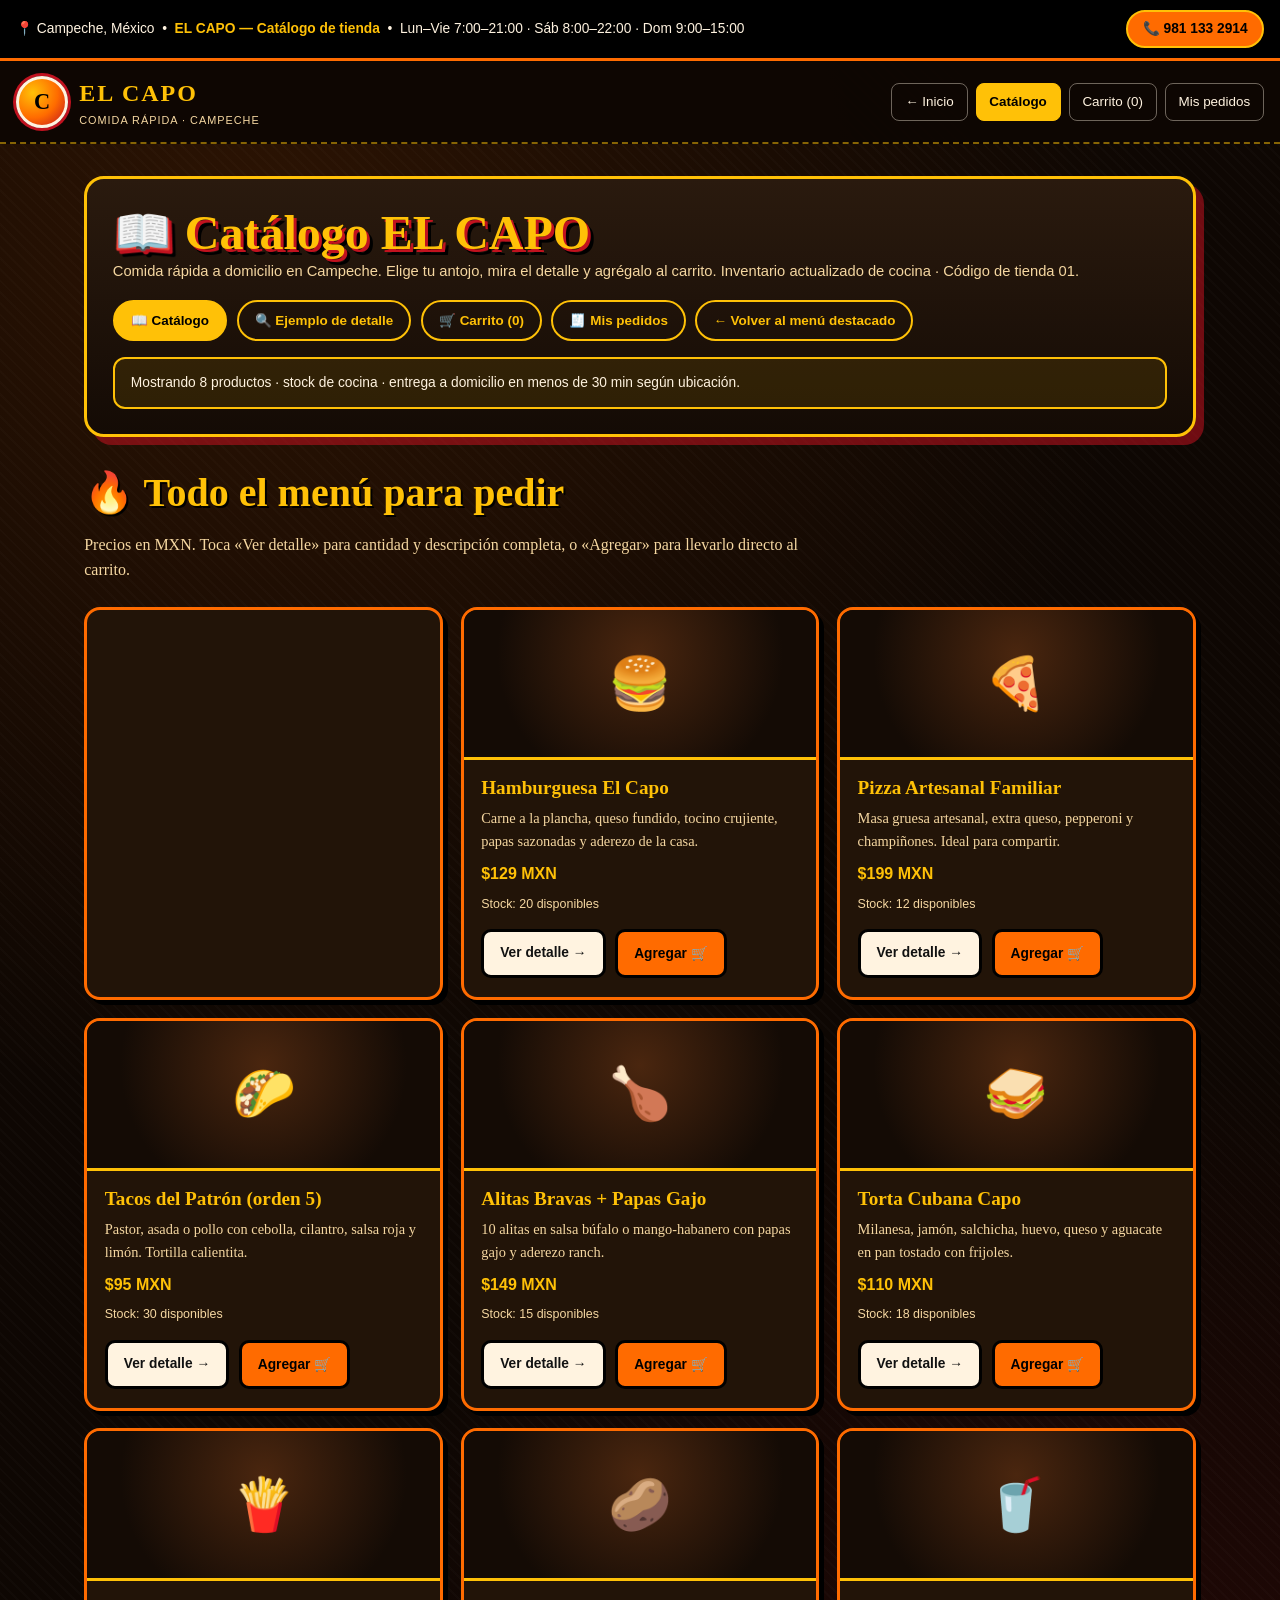
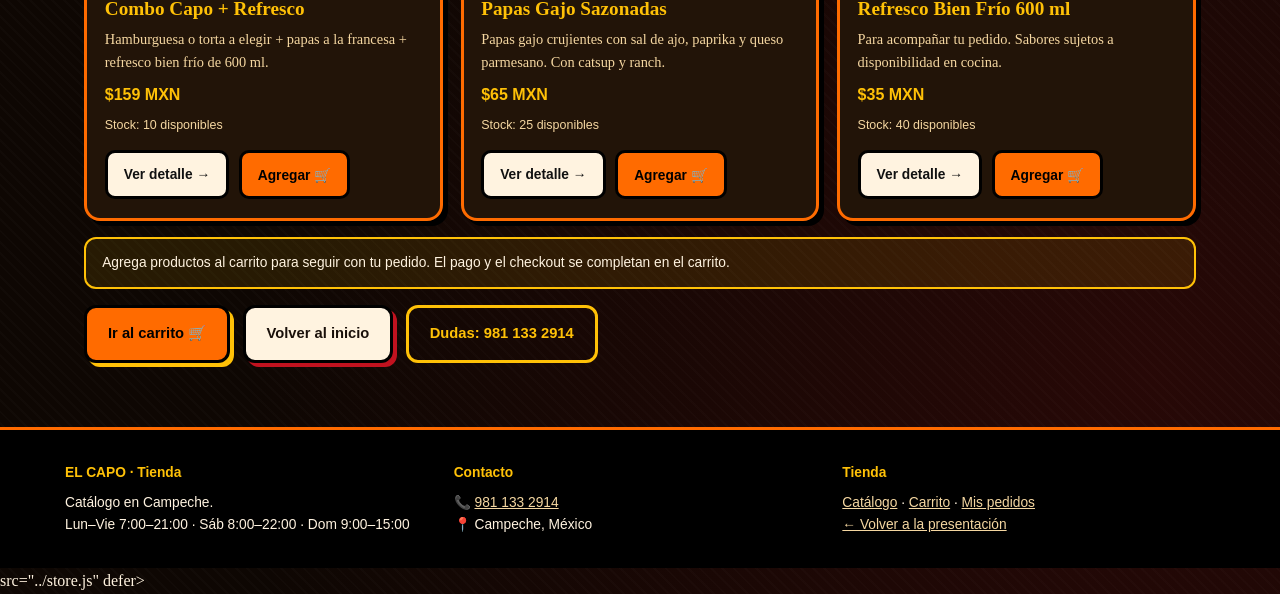
==== commit 9420f3fb: "generate tienda/index.html" ====
--- a/tienda/index.html
+++ b/tienda/index.html
@@ -3,303 +3,304 @@
 <head>
 <meta charset="UTF-8">
 <meta name="viewport" content="width=device-width, initial-scale=1.0">
-<title>Tienda | EL CAPO</title>
-<meta name="description" content="Catálogo EL CAPO en Campeche: tacos, pizzas, hamburguesas, tortas, complementos y bebidas. Elige tu producto, abre el detalle y agrégalo al carrito.">
+<title>Tienda — Catálogo | EL CAPO Campeche</title>
+<meta name="description" content="Catálogo EL CAPO en Campeche: hamburguesas, pizzas, tacos, tortas, alitas, papas y combos. Elige tu producto y agrégalo al carrito.">
 <link rel="stylesheet" href="../styles.css">
+<link rel="icon" href="data:image/svg+xml,%3Csvg xmlns='http://www.w3.org/2000/svg' viewBox='0 0 64 64'%3E%3Ccircle cx='32' cy='32' r='30' fill='%23ff6b00'/%3E%3Ctext x='32' y='44' font-size='34' text-anchor='middle' font-family='Georgia' font-weight='bold'%3EC%3C/text%3E%3C/svg%3E">
 </head>
 <body>
 
-<header class="topbar">
-  <div class="wrap topbar-inner">
-    <a class="brand" href="../index.html" aria-label="EL CAPO inicio" data-eb-editable="link" data-eb-key="tienda-index.a.1" data-eb-role="a" data-eb-kind="link">
-      <span class="logo" aria-hidden="true">C</span>
-      <span><b>EL CAPO</b><small>COMIDA RÁPIDA • CAMPECHE</small></span>
-    </a>
-    <nav class="nav" aria-label="Navegación tienda">
-      <a class="hide-m" href="../index.html" data-eb-editable="link" data-eb-key="tienda-index.a.2" data-eb-role="a" data-eb-kind="link">Inicio</a>
-      <a href="index.html" aria-current="page" data-eb-editable="link" data-eb-key="tienda-index.a.3" data-eb-role="a" data-eb-kind="link">Tienda</a>
-      <a class="hide-m" href="carrito.html" data-eb-editable="link" data-eb-key="tienda-index.a.4" data-eb-role="a" data-eb-kind="link">Carrito</a>
-      <a class="hide-m" href="pedidos.html" data-eb-editable="link" data-eb-key="tienda-index.a.5" data-eb-role="a" data-eb-kind="link">Mis pedidos</a>
-      <a class="btn btn-primary btn-sm" href="carrito.html" data-eb-editable="link" data-eb-key="tienda-index.a.6" data-eb-role="a" data-eb-kind="link">Mi carrito</a>
-    </nav>
+<div class="topbar">
+  <div>📍 Campeche, México &nbsp;•&nbsp; <strong>EL CAPO — Catálogo de tienda</strong> &nbsp;•&nbsp; Lun–Vie 7:00–21:00 · Sáb 8:00–22:00 · Dom 9:00–15:00</div>
+  <a class="tel" href="tel:+529811332914" data-eb-editable="link" data-eb-key="tienda-index.a.1" data-eb-role="a" data-eb-kind="link">📞 981 133 2914</a>
+</div>
+
+<header class="nav">
+  <a class="logo" href="../index.html" aria-label="EL CAPO inicio" data-eb-editable="link" data-eb-key="tienda-index.a.2" data-eb-role="a" data-eb-kind="link">
+    <span class="logo-mark">C</span>
+    <span><b>EL CAPO</b><small>COMIDA RÁPIDA · CAMPECHE</small></span>
+  </a>
+  <nav class="links" aria-label="Navegación de tienda">
+    <a href="../index.html" data-eb-editable="link" data-eb-key="tienda-index.a.3" data-eb-role="a" data-eb-kind="link">← Inicio</a>
+    <a class="cta" href="index.html" aria-current="page" data-eb-editable="link" data-eb-key="tienda-index.a.4" data-eb-role="a" data-eb-kind="link">Catálogo</a>
+    <a href="carrito.html" data-eb-editable="link" data-eb-key="tienda-index.a.5" data-eb-role="a" data-eb-kind="link">Carrito <span data-itm-cart-count>(0)</span></a>
+    <a href="pedidos.html" data-eb-editable="link" data-eb-key="tienda-index.a.6" data-eb-role="a" data-eb-kind="link">Mis pedidos</a>
+  </nav>
+</header>
+
+<main class="store-shell" data-itm-store data-itm-store-view="catalog" data-project-id="25673c87-8f7b-4bb9-a7c5-8eee9e79aeba" data-payment-code="01">
+  <div data-itm-store-view="catalog">
+
+    <section class="store-hero">
+      <h1 data-eb-editable="text" data-eb-key="tienda-index.h1.7" data-eb-role="h1" data-eb-kind="text">📖 Catálogo EL CAPO</h1>
+      <p data-eb-editable="text" data-eb-key="tienda-index.p.8" data-eb-role="p" data-eb-kind="text">Comida rápida a domicilio en Campeche. Elige tu antojo, mira el detalle y agrégalo al carrito. Inventario actualizado de cocina · Código de tienda 01.</p>
+      <div class="store-nav" aria-label="Secciones de tienda">
+        <a class="active" href="index.html" data-eb-editable="link" data-eb-key="tienda-index.a.9" data-eb-role="a" data-eb-kind="link">📖 Catálogo</a>
+        <a href="producto.html?id=hamburguesa-capo" data-eb-editable="link" data-eb-key="tienda-index.a.10" data-eb-role="a" data-eb-kind="link">🔍 Ejemplo de detalle</a>
+        <a href="carrito.html" data-eb-editable="link" data-eb-key="tienda-index.a.11" data-eb-role="a" data-eb-kind="link">🛒 Carrito <span data-itm-cart-count>(0)</span></a>
+        <a href="pedidos.html" data-eb-editable="link" data-eb-key="tienda-index.a.12" data-eb-role="a" data-eb-kind="link">🧾 Mis pedidos</a>
+        <a href="../index.html#menu-destacado" data-eb-editable="link" data-eb-key="tienda-index.a.13" data-eb-role="a" data-eb-kind="link">← Volver al menú destacado</a>
+      </div>
+      <div class="notice" role="status" data-itm-catalog-status>Mostrando 8 productos · stock de cocina · entrega a domicilio en menos de 30 min según ubicación.</div>
+    </section>
+
+    <section aria-label="Catálogo de productos">
+      <h2 class="sec-title" data-eb-editable="text" data-eb-key="tienda-index.h2.14" data-eb-role="h2" data-eb-kind="text">🔥 Todo el menú para pedir</h2>
+      <p class="sec-sub" data-eb-editable="text" data-eb-key="tienda-index.p.15" data-eb-role="p" data-eb-kind="text">Precios en MXN. Toca «Ver detalle» para cantidad y descripción completa, o «Agregar» para llevarlo directo al carrito.</p>
+
+      <div data-itm-product-list><template data-itm-product-card><article><img data-itm-product-image alt=""><span data-itm-product-category></span><h2 data-itm-product-name></h2><p data-itm-product-description></p><strong data-itm-product-price></strong><a data-itm-product-open href="producto.html">Ver detalles</a><button type="button" data-itm-cart-add>Agregar</button></article></template>
+
+        <article data-itm-product-card data-product-id="hamburguesa-capo">
+          <div class="p-media" aria-hidden="true">🍔</div>
+          <div class="p-body">
+            <h3 data-eb-editable="text" data-eb-key="tienda-index.h3.16" data-eb-role="h3" data-eb-kind="text">Hamburguesa El Capo</h3>
+            <p class="p-desc" data-eb-editable="text" data-eb-key="tienda-index.p.17" data-eb-role="p" data-eb-kind="text">Carne a la plancha, queso fundido, tocino crujiente, papas sazonadas y aderezo de la casa.</p>
+            <div class="p-price">$129 MXN</div>
+            <div class="p-stock" data-stock-for="hamburguesa-capo">Stock: 20 disponibles</div>
+            <div class="p-actions">
+              <a data-itm-product-open href="producto.html?id=hamburguesa-capo" data-eb-editable="link" data-eb-key="tienda-index.a.18" data-eb-role="a" data-eb-kind="link">Ver detalle →</a>
+              <button type="button" data-itm-cart-add data-product-id="hamburguesa-capo" data-eb-editable="link" data-eb-key="tienda-index.button.19" data-eb-role="button" data-eb-kind="link">Agregar 🛒</button>
+            </div>
+          </div>
+        </article>
+
+        <article data-itm-product-card data-product-id="pizza-artesanal">
+          <div class="p-media" aria-hidden="true">🍕</div>
+          <div class="p-body">
+            <h3 data-eb-editable="text" data-eb-key="tienda-index.h3.20" data-eb-role="h3" data-eb-kind="text">Pizza Artesanal Familiar</h3>
+            <p class="p-desc" data-eb-editable="text" data-eb-key="tienda-index.p.21" data-eb-role="p" data-eb-kind="text">Masa gruesa artesanal, extra queso, pepperoni y champiñones. Ideal para compartir.</p>
+            <div class="p-price">$199 MXN</div>
+            <div class="p-stock" data-stock-for="pizza-artesanal">Stock: 12 disponibles</div>
+            <div class="p-actions">
+              <a data-itm-product-open href="producto.html?id=pizza-artesanal" data-eb-editable="link" data-eb-key="tienda-index.a.22" data-eb-role="a" data-eb-kind="link">Ver detalle →</a>
+              <button type="button" data-itm-cart-add data-product-id="pizza-artesanal" data-eb-editable="link" data-eb-key="tienda-index.button.23" data-eb-role="button" data-eb-kind="link">Agregar 🛒</button>
+            </div>
+          </div>
+        </article>
+
+        <article data-itm-product-card data-product-id="tacos-patron">
+          <div class="p-media" aria-hidden="true">🌮</div>
+          <div class="p-body">
+            <h3 data-eb-editable="text" data-eb-key="tienda-index.h3.24" data-eb-role="h3" data-eb-kind="text">Tacos del Patrón (orden 5)</h3>
+            <p class="p-desc" data-eb-editable="text" data-eb-key="tienda-index.p.25" data-eb-role="p" data-eb-kind="text">Pastor, asada o pollo con cebolla, cilantro, salsa roja y limón. Tortilla calientita.</p>
+            <div class="p-price">$95 MXN</div>
+            <div class="p-stock" data-stock-for="tacos-patron">Stock: 30 disponibles</div>
+            <div class="p-actions">
+              <a data-itm-product-open href="producto.html?id=tacos-patron" data-eb-editable="link" data-eb-key="tienda-index.a.26" data-eb-role="a" data-eb-kind="link">Ver detalle →</a>
+              <button type="button" data-itm-cart-add data-product-id="tacos-patron" data-eb-editable="link" data-eb-key="tienda-index.button.27" data-eb-role="button" data-eb-kind="link">Agregar 🛒</button>
+            </div>
+          </div>
+        </article>
+
+        <article data-itm-product-card data-product-id="alitas-bravas">
+          <div class="p-media" aria-hidden="true">🍗</div>
+          <div class="p-body">
+            <h3 data-eb-editable="text" data-eb-key="tienda-index.h3.28" data-eb-role="h3" data-eb-kind="text">Alitas Bravas + Papas Gajo</h3>
+            <p class="p-desc" data-eb-editable="text" data-eb-key="tienda-index.p.29" data-eb-role="p" data-eb-kind="text">10 alitas en salsa búfalo o mango-habanero con papas gajo y aderezo ranch.</p>
+            <div class="p-price">$149 MXN</div>
+            <div class="p-stock" data-stock-for="alitas-bravas">Stock: 15 disponibles</div>
+            <div class="p-actions">
+              <a data-itm-product-open href="producto.html?id=alitas-bravas" data-eb-editable="link" data-eb-key="tienda-index.a.30" data-eb-role="a" data-eb-kind="link">Ver detalle →</a>
+              <button type="button" data-itm-cart-add data-product-id="alitas-bravas" data-eb-editable="link" data-eb-key="tienda-index.button.31" data-eb-role="button" data-eb-kind="link">Agregar 🛒</button>
+            </div>
+          </div>
+        </article>
+
+        <article data-itm-product-card data-product-id="torta-cubana">
+          <div class="p-media" aria-hidden="true">🥪</div>
+          <div class="p-body">
+            <h3 data-eb-editable="text" data-eb-key="tienda-index.h3.32" data-eb-role="h3" data-eb-kind="text">Torta Cubana Capo</h3>
+            <p class="p-desc" data-eb-editable="text" data-eb-key="tienda-index.p.33" data-eb-role="p" data-eb-kind="text">Milanesa, jamón, salchicha, huevo, queso y aguacate en pan tostado con frijoles.</p>
+            <div class="p-price">$110 MXN</div>
+            <div class="p-stock" data-stock-for="torta-cubana">Stock: 18 disponibles</div>
+            <div class="p-actions">
+              <a data-itm-product-open href="producto.html?id=torta-cubana" data-eb-editable="link" data-eb-key="tienda-index.a.34" data-eb-role="a" data-eb-kind="link">Ver detalle →</a>
+              <button type="button" data-itm-cart-add data-product-id="torta-cubana" data-eb-editable="link" data-eb-key="tienda-index.button.35" data-eb-role="button" data-eb-kind="link">Agregar 🛒</button>
+            </div>
+          </div>
+        </article>
+
+        <article data-itm-product-card data-product-id="combo-capo">
+          <div class="p-media" aria-hidden="true">🍟</div>
+          <div class="p-body">
+            <h3 data-eb-editable="text" data-eb-key="tienda-index.h3.36" data-eb-role="h3" data-eb-kind="text">Combo Capo + Refresco</h3>
+            <p class="p-desc" data-eb-editable="text" data-eb-key="tienda-index.p.37" data-eb-role="p" data-eb-kind="text">Hamburguesa o torta a elegir + papas a la francesa + refresco bien frío de 600 ml.</p>
+            <div class="p-price">$159 MXN</div>
+            <div class="p-stock" data-stock-for="combo-capo">Stock: 10 disponibles</div>
+            <div class="p-actions">
+              <a data-itm-product-open href="producto.html?id=combo-capo" data-eb-editable="link" data-eb-key="tienda-index.a.38" data-eb-role="a" data-eb-kind="link">Ver detalle →</a>
+              <button type="button" data-itm-cart-add data-product-id="combo-capo" data-eb-editable="link" data-eb-key="tienda-index.button.39" data-eb-role="button" data-eb-kind="link">Agregar 🛒</button>
+            </div>
+          </div>
+        </article>
+
+        <article data-itm-product-card data-product-id="papas-gajo">
+          <div class="p-media" aria-hidden="true">🥔</div>
+          <div class="p-body">
+            <h3 data-eb-editable="text" data-eb-key="tienda-index.h3.40" data-eb-role="h3" data-eb-kind="text">Papas Gajo Sazonadas</h3>
+            <p class="p-desc" data-eb-editable="text" data-eb-key="tienda-index.p.41" data-eb-role="p" data-eb-kind="text">Papas gajo crujientes con sal de ajo, paprika y queso parmesano. Con catsup y ranch.</p>
+            <div class="p-price">$65 MXN</div>
+            <div class="p-stock" data-stock-for="papas-gajo">Stock: 25 disponibles</div>
+            <div class="p-actions">
+              <a data-itm-product-open href="producto.html?id=papas-gajo" data-eb-editable="link" data-eb-key="tienda-index.a.42" data-eb-role="a" data-eb-kind="link">Ver detalle →</a>
+              <button type="button" data-itm-cart-add data-product-id="papas-gajo" data-eb-editable="link" data-eb-key="tienda-index.button.43" data-eb-role="button" data-eb-kind="link">Agregar 🛒</button>
+            </div>
+          </div>
+        </article>
+
+        <article data-itm-product-card data-product-id="refresco-frio">
+          <div class="p-media" aria-hidden="true">🥤</div>
+          <div class="p-body">
+            <h3 data-eb-editable="text" data-eb-key="tienda-index.h3.44" data-eb-role="h3" data-eb-kind="text">Refresco Bien Frío 600 ml</h3>
+            <p class="p-desc" data-eb-editable="text" data-eb-key="tienda-index.p.45" data-eb-role="p" data-eb-kind="text">Para acompañar tu pedido. Sabores sujetos a disponibilidad en cocina.</p>
+            <div class="p-price">$35 MXN</div>
+            <div class="p-stock" data-stock-for="refresco-frio">Stock: 40 disponibles</div>
+            <div class="p-actions">
+              <a data-itm-product-open href="producto.html?id=refresco-frio" data-eb-editable="link" data-eb-key="tienda-index.a.46" data-eb-role="a" data-eb-kind="link">Ver detalle →</a>
+              <button type="button" data-itm-cart-add data-product-id="refresco-frio" data-eb-editable="link" data-eb-key="tienda-index.button.47" data-eb-role="button" data-eb-kind="link">Agregar 🛒</button>
+            </div>
+          </div>
+        </article>
+
+      </div>
+
+      <div class="notice" data-itm-catalog-note aria-live="polite">Agrega productos al carrito para seguir con tu pedido. El pago y el checkout se completan en el carrito.</div>
+
+      <div class="cta-row" style="margin-top:1rem">
+        <a class="btn btn-primary" href="carrito.html" data-eb-editable="link" data-eb-key="tienda-index.a.48" data-eb-role="a" data-eb-kind="link">Ir al carrito 🛒</a>
+        <a class="btn btn-secondary" href="../index.html" data-eb-editable="link" data-eb-key="tienda-index.a.49" data-eb-role="a" data-eb-kind="link">Volver al inicio</a>
+        <a class="btn btn-ghost" href="tel:+529811332914" data-eb-editable="link" data-eb-key="tienda-index.a.50" data-eb-role="a" data-eb-kind="link">Dudas: 981 133 2914</a>
+      </div>
+    </section>
+
   </div>
-</header>
-
-<main class="wrap" data-itm-store data-itm-store-view="catalog">
-  <nav class="breadcrumb" aria-label="Migas de pan">
-    <a href="../index.html" data-eb-editable="link" data-eb-key="tienda-index.a.7" data-eb-role="a" data-eb-kind="link">Inicio</a><span aria-hidden="true">/</span><span>Tienda</span>
-  </nav>
-
-  <div class="store-hero">
-    <div class="kicker">Tienda en línea • Campeche</div>
-    <h1 data-eb-editable="text" data-eb-key="tienda-index.h1.8" data-eb-role="h1" data-eb-kind="text">Catálogo <span class="fire">EL CAPO</span></h1>
-    <p class="sub" data-eb-editable="text" data-eb-key="tienda-index.p.9" data-eb-role="p" data-eb-kind="text">Explora el menú con fotos y precios. Abre el detalle de cada producto para ver ingredientes y agrégalo al carrito. El pago y la confirmación se hacen en el carrito.</p>
-    <div class="hero-meta" style="margin-top:12px">
-      <span class="chip">⚡ <strong>Entrega &lt; 30 min</strong> según ubicación</span>
-      <span class="chip">🕒 <strong>Lun–Vie 7–21 • Sáb 8–22 • Dom 9–15</strong></span>
-      <span class="chip">📞 <strong>981 133 2914</strong></span>
+</main>
+
+<footer>
+  <div class="foot">
+    <div>
+      <h4 data-eb-editable="text" data-eb-key="tienda-index.h4.51" data-eb-role="h4" data-eb-kind="text">EL CAPO · Tienda</h4>
+      <p data-eb-editable="text" data-eb-key="tienda-index.p.52" data-eb-role="p" data-eb-kind="text">Catálogo en Campeche.<br>Lun–Vie 7:00–21:00 · Sáb 8:00–22:00 · Dom 9:00–15:00</p>
+    </div>
+    <div>
+      <h4 data-eb-editable="text" data-eb-key="tienda-index.h4.53" data-eb-role="h4" data-eb-kind="text">Contacto</h4>
+      <p data-eb-editable="text" data-eb-key="tienda-index.p.54" data-eb-role="p" data-eb-kind="text">📞 <a href="tel:+529811332914" data-eb-editable="link" data-eb-key="tienda-index.a.55" data-eb-role="a" data-eb-kind="link">981 133 2914</a><br>📍 Campeche, México</p>
+    </div>
+    <div>
+      <h4 data-eb-editable="text" data-eb-key="tienda-index.h4.56" data-eb-role="h4" data-eb-kind="text">Tienda</h4>
+      <p data-eb-editable="text" data-eb-key="tienda-index.p.57" data-eb-role="p" data-eb-kind="text"><a href="index.html" data-eb-editable="link" data-eb-key="tienda-index.a.58" data-eb-role="a" data-eb-kind="link">Catálogo</a> · <a href="carrito.html" data-eb-editable="link" data-eb-key="tienda-index.a.59" data-eb-role="a" data-eb-kind="link">Carrito</a> · <a href="pedidos.html" data-eb-editable="link" data-eb-key="tienda-index.a.60" data-eb-role="a" data-eb-kind="link">Mis pedidos</a><br><a href="../index.html" data-eb-editable="link" data-eb-key="tienda-index.a.61" data-eb-role="a" data-eb-kind="link">← Volver a la presentación</a></p>
     </div>
   </div>
-
-  <div class="store-layout">
-    <aside class="filters-panel" aria-label="Categorías">
-      <h3 data-eb-editable="text" data-eb-key="tienda-index.h3.10" data-eb-role="h3" data-eb-kind="text">Categorías</h3>
-      <fieldset>
-        <legend>Elige una categoría</legend>
-        <label class="check"><input type="checkbox" checked> Todos</label>
-        <label class="check"><input type="checkbox"> 🌮 Tacos</label>
-        <label class="check"><input type="checkbox"> 🍕 Pizzas</label>
-        <label class="check"><input type="checkbox"> 🍔 Hamburguesas</label>
-        <label class="check"><input type="checkbox"> 🥪 Tortas</label>
-        <label class="check"><input type="checkbox"> 🍟 Complementos</label>
-        <label class="check"><input type="checkbox"> 🥤 Bebidas</label>
-      </fieldset>
-      <div class="detail-note">📦 <strong>A domicilio o para recoger.</strong> Si tienes duda, pregunta por <a class="link" href="https://wa.me/529811332914?text=Hola%20EL%20CAPO%2C%20tengo%20una%20duda%20sobre%20el%20men%C3%BA" target="_blank" rel="noopener" data-eb-editable="link" data-eb-key="tienda-index.a.11" data-eb-role="a" data-eb-kind="link">WhatsApp</a>; tu pedido se confirma en el carrito.</div>
-      <div class="contact-row">
-        <a class="btn btn-ghost btn-sm" href="../index.html#como-pedir" data-eb-editable="link" data-eb-key="tienda-index.a.12" data-eb-role="a" data-eb-kind="link">Cómo pedir</a>
-        <a class="btn btn-ghost btn-sm" href="pedidos.html" data-eb-editable="link" data-eb-key="tienda-index.a.13" data-eb-role="a" data-eb-kind="link">Mis pedidos</a>
-      </div>
-    </aside>
-
-    <section aria-label="Listado de productos">
-      <div class="catalog-toolbar">
-        <label class="search">
-          <span aria-hidden="true">🔎</span>
-          <input type="search" id="catalog-search" placeholder="Buscar tacos, pizza, hamburguesa…" aria-label="Buscar productos">
-        </label>
-        <div class="catalog-filters" role="group" aria-label="Filtros rápidos">
-          <button class="pill active" type="button" aria-pressed="true" data-eb-editable="link" data-eb-key="tienda-index.button.14" data-eb-role="button" data-eb-kind="link">Todos</button>
-          <button class="pill" type="button" aria-pressed="false" data-eb-editable="link" data-eb-key="tienda-index.button.15" data-eb-role="button" data-eb-kind="link">Tacos</button>
-          <button class="pill" type="button" aria-pressed="false" data-eb-editable="link" data-eb-key="tienda-index.button.16" data-eb-role="button" data-eb-kind="link">Pizzas</button>
-          <button class="pill" type="button" aria-pressed="false" data-eb-editable="link" data-eb-key="tienda-index.button.17" data-eb-role="button" data-eb-kind="link">Burgers</button>
-          <button class="pill" type="button" aria-pressed="false" data-eb-editable="link" data-eb-key="tienda-index.button.18" data-eb-role="button" data-eb-kind="link">Tortas</button>
-          <button class="pill" type="button" aria-pressed="false" data-eb-editable="link" data-eb-key="tienda-index.button.19" data-eb-role="button" data-eb-kind="link">Complementos</button>
-          <button class="pill" type="button" aria-pressed="false" data-eb-editable="link" data-eb-key="tienda-index.button.20" data-eb-role="button" data-eb-kind="link">Bebidas</button>
-        </div>
-      </div>
-
-      <div class="product-grid" data-itm-product-list><template data-itm-product-card><article><img data-itm-product-image alt=""><span data-itm-product-category></span><h2 data-itm-product-name></h2><p data-itm-product-description></p><strong data-itm-product-price></strong><a data-itm-product-open href="producto.html">Ver detalles</a><button type="button" data-itm-cart-add>Agregar</button></article></template>
-
-        <article class="product-card" data-itm-product-card>
-          <div class="product-media" aria-hidden="true"><span class="flag">🌮 Tacos</span>🌮</div>
-          <div class="product-info">
-            <h3 data-eb-editable="text" data-eb-key="tienda-index.h3.21" data-eb-role="h3" data-eb-kind="text"><a href="producto.html?id=tacos-campechanos" data-itm-product-open data-eb-editable="link" data-eb-key="tienda-index.a.22" data-eb-role="a" data-eb-kind="link">Orden de tacos campechanos (5 pzas)</a></h3>
-            <p class="product-desc" data-eb-editable="text" data-eb-key="tienda-index.p.23" data-eb-role="p" data-eb-kind="text">Bistec, pastor y chorizo con cebolla, cilantro y salsa de la casa.</p>
-            <p class="stock ok" data-eb-editable="text" data-eb-key="tienda-index.p.24" data-eb-role="p" data-eb-kind="text">● Disponible</p>
-            <div class="product-meta"><span class="product-price">$95</span><span class="small muted">Orden 5 pzas</span></div>
-            <div class="product-actions">
-              <a class="btn btn-ghost btn-sm" href="producto.html?id=tacos-campechanos" data-itm-product-open data-eb-editable="link" data-eb-key="tienda-index.a.25" data-eb-role="a" data-eb-kind="link">Ver detalle</a>
-              <button class="btn btn-primary btn-sm" type="button" data-itm-cart-add data-eb-editable="link" data-eb-key="tienda-index.button.26" data-eb-role="button" data-eb-kind="link">Agregar</button>
-            </div>
-          </div>
-        </article>
-
-        <article class="product-card" data-itm-product-card>
-          <div class="product-media" aria-hidden="true"><span class="flag">🌮 Tacos</span>🔥</div>
-          <div class="product-info">
-            <h3 data-eb-editable="text" data-eb-key="tienda-index.h3.27" data-eb-role="h3" data-eb-kind="text"><a href="producto.html?id=tacos-pastor" data-itm-product-open data-eb-editable="link" data-eb-key="tienda-index.a.28" data-eb-role="a" data-eb-kind="link">Tacos al pastor (3 pzas)</a></h3>
-            <p class="product-desc" data-eb-editable="text" data-eb-key="tienda-index.p.29" data-eb-role="p" data-eb-kind="text">Pastor marinado, piña asada y salsa roja picosa.</p>
-            <p class="stock ok" data-eb-editable="text" data-eb-key="tienda-index.p.30" data-eb-role="p" data-eb-kind="text">● Disponible</p>
-            <div class="product-meta"><span class="product-price">$65</span><span class="small muted">Orden 3 pzas</span></div>
-            <div class="product-actions">
-              <a class="btn btn-ghost btn-sm" href="producto.html?id=tacos-pastor" data-itm-product-open data-eb-editable="link" data-eb-key="tienda-index.a.31" data-eb-role="a" data-eb-kind="link">Ver detalle</a>
-              <button class="btn btn-primary btn-sm" type="button" data-itm-cart-add data-eb-editable="link" data-eb-key="tienda-index.button.32" data-eb-role="button" data-eb-kind="link">Agregar</button>
-            </div>
-          </div>
-        </article>
-
-        <article class="product-card" data-itm-product-card>
-          <div class="product-media" aria-hidden="true"><span class="flag">🍕 Pizzas</span><span class="off">La favorita</span>🍕</div>
-          <div class="product-info">
-            <h3 data-eb-editable="text" data-eb-key="tienda-index.h3.33" data-eb-role="h3" data-eb-kind="text"><a href="producto.html?id=pizza-capo-especial" data-itm-product-open data-eb-editable="link" data-eb-key="tienda-index.a.34" data-eb-role="a" data-eb-kind="link">Pizza Capo especial (mediana)</a></h3>
-            <p class="product-desc" data-eb-editable="text" data-eb-key="tienda-index.p.35" data-eb-role="p" data-eb-kind="text">Pepperoni, jamón, tocino, pimiento y extra queso en masa artesanal.</p>
-            <p class="stock ok" data-eb-editable="text" data-eb-key="tienda-index.p.36" data-eb-role="p" data-eb-kind="text">● Disponible</p>
-            <div class="product-meta"><span class="product-price">$189</span><span class="small muted">8 rebanadas</span></div>
-            <div class="product-actions">
-              <a class="btn btn-ghost btn-sm" href="producto.html?id=pizza-capo-especial" data-itm-product-open data-eb-editable="link" data-eb-key="tienda-index.a.37" data-eb-role="a" data-eb-kind="link">Ver detalle</a>
-              <button class="btn btn-primary btn-sm" type="button" data-itm-cart-add data-eb-editable="link" data-eb-key="tienda-index.button.38" data-eb-role="button" data-eb-kind="link">Agregar</button>
-            </div>
-          </div>
-        </article>
-
-        <article class="product-card" data-itm-product-card>
-          <div class="product-media" aria-hidden="true"><span class="flag">🍕 Pizzas</span>🍕</div>
-          <div class="product-info">
-            <h3 data-eb-editable="text" data-eb-key="tienda-index.h3.39" data-eb-role="h3" data-eb-kind="text"><a href="producto.html?id=pizza-hawaiana" data-itm-product-open data-eb-editable="link" data-eb-key="tienda-index.a.40" data-eb-role="a" data-eb-kind="link">Pizza hawaiana (mediana)</a></h3>
-            <p class="product-desc" data-eb-editable="text" data-eb-key="tienda-index.p.41" data-eb-role="p" data-eb-kind="text">Jamón y piña con queso fundido, ideal para compartir.</p>
-            <p class="stock ok" data-eb-editable="text" data-eb-key="tienda-index.p.42" data-eb-role="p" data-eb-kind="text">● Disponible</p>
-            <div class="product-meta"><span class="product-price">$169</span><span class="small muted">8 rebanadas</span></div>
-            <div class="product-actions">
-              <a class="btn btn-ghost btn-sm" href="producto.html?id=pizza-hawaiana" data-itm-product-open data-eb-editable="link" data-eb-key="tienda-index.a.43" data-eb-role="a" data-eb-kind="link">Ver detalle</a>
-              <button class="btn btn-primary btn-sm" type="button" data-itm-cart-add data-eb-editable="link" data-eb-key="tienda-index.button.44" data-eb-role="button" data-eb-kind="link">Agregar</button>
-            </div>
-          </div>
-        </article>
-
-        <article class="product-card" data-itm-product-card>
-          <div class="product-media" aria-hidden="true"><span class="flag">🍔 Burgers</span><span class="off">Doble</span>🍔</div>
-          <div class="product-info">
-            <h3 data-eb-editable="text" data-eb-key="tienda-index.h3.45" data-eb-role="h3" data-eb-kind="text"><a href="producto.html?id=hamburguesa-doble-capo" data-itm-product-open data-eb-editable="link" data-eb-key="tienda-index.a.46" data-eb-role="a" data-eb-kind="link">Hamburguesa doble Capo</a></h3>
-            <p class="product-desc" data-eb-editable="text" data-eb-key="tienda-index.p.47" data-eb-role="p" data-eb-kind="text">Doble carne, tocino, queso cheddar, pan brioche y aderezo capo.</p>
-            <p class="stock ok" data-eb-editable="text" data-eb-key="tienda-index.p.48" data-eb-role="p" data-eb-kind="text">● Disponible</p>
-            <div class="product-meta"><span class="product-price">$129</span><span class="small muted">Con papas +$30</span></div>
-            <div class="product-actions">
-              <a class="btn btn-ghost btn-sm" href="producto.html?id=hamburguesa-doble-capo" data-itm-product-open data-eb-editable="link" data-eb-key="tienda-index.a.49" data-eb-role="a" data-eb-kind="link">Ver detalle</a>
-              <button class="btn btn-primary btn-sm" type="button" data-itm-cart-add data-eb-editable="link" data-eb-key="tienda-index.button.50" data-eb-role="button" data-eb-kind="link">Agregar</button>
-            </div>
-          </div>
-        </article>
-
-        <article class="product-card" data-itm-product-card>
-          <div class="product-media" aria-hidden="true"><span class="flag">🍔 Burgers</span>🍔</div>
-          <div class="product-info">
-            <h3 data-eb-editable="text" data-eb-key="tienda-index.h3.51" data-eb-role="h3" data-eb-kind="text"><a href="producto.html?id=hamburguesa-clasica" data-itm-product-open data-eb-editable="link" data-eb-key="tienda-index.a.52" data-eb-role="a" data-eb-kind="link">Hamburguesa clásica sencilla</a></h3>
-            <p class="product-desc" data-eb-editable="text" data-eb-key="tienda-index.p.53" data-eb-role="p" data-eb-kind="text">Carne jugosa, lechuga, tomate, cebolla y mayonesa.</p>
-            <p class="stock low" data-eb-editable="text" data-eb-key="tienda-index.p.54" data-eb-role="p" data-eb-kind="text">● Pocas piezas hoy</p>
-            <div class="product-meta"><span class="product-price">$89</span><span class="small muted">Individual</span></div>
-            <div class="product-actions">
-              <a class="btn btn-ghost btn-sm" href="producto.html?id=hamburguesa-clasica" data-itm-product-open data-eb-editable="link" data-eb-key="tienda-index.a.55" data-eb-role="a" data-eb-kind="link">Ver detalle</a>
-              <button class="btn btn-primary btn-sm" type="button" data-itm-cart-add data-eb-editable="link" data-eb-key="tienda-index.button.56" data-eb-role="button" data-eb-kind="link">Agregar</button>
-            </div>
-          </div>
-        </article>
-
-        <article class="product-card" data-itm-product-card>
-          <div class="product-media" aria-hidden="true"><span class="flag">🥪 Tortas</span>🥪</div>
-          <div class="product-info">
-            <h3 data-eb-editable="text" data-eb-key="tienda-index.h3.57" data-eb-role="h3" data-eb-kind="text"><a href="producto.html?id=torta-cubana" data-itm-product-open data-eb-editable="link" data-eb-key="tienda-index.a.58" data-eb-role="a" data-eb-kind="link">Torta cubana gigante</a></h3>
-            <p class="product-desc" data-eb-editable="text" data-eb-key="tienda-index.p.59" data-eb-role="p" data-eb-kind="text">Milanesa, jamón, salchicha, huevo y quesillo en telera grande.</p>
-            <p class="stock ok" data-eb-editable="text" data-eb-key="tienda-index.p.60" data-eb-role="p" data-eb-kind="text">● Disponible</p>
-            <div class="product-meta"><span class="product-price">$95</span><span class="small muted">Porción grande</span></div>
-            <div class="product-actions">
-              <a class="btn btn-ghost btn-sm" href="producto.html?id=torta-cubana" data-itm-product-open data-eb-editable="link" data-eb-key="tienda-index.a.61" data-eb-role="a" data-eb-kind="link">Ver detalle</a>
-              <button class="btn btn-primary btn-sm" type="button" data-itm-cart-add data-eb-editable="link" data-eb-key="tienda-index.button.62" data-eb-role="button" data-eb-kind="link">Agregar</button>
-            </div>
-          </div>
-        </article>
-
-        <article class="product-card" data-itm-product-card>
-          <div class="product-media" aria-hidden="true"><span class="flag">🍟 Extras</span>🍟</div>
-          <div class="product-info">
-            <h3 data-eb-editable="text" data-eb-key="tienda-index.h3.63" data-eb-role="h3" data-eb-kind="text"><a href="producto.html?id=papas-sazonadas" data-itm-product-open data-eb-editable="link" data-eb-key="tienda-index.a.64" data-eb-role="a" data-eb-kind="link">Papas sazonadas + aderezo</a></h3>
-            <p class="product-desc" data-eb-editable="text" data-eb-key="tienda-index.p.65" data-eb-role="p" data-eb-kind="text">Papas crujientes con sazonador capo y aderezo a elegir.</p>
-            <p class="stock ok" data-eb-editable="text" data-eb-key="tienda-index.p.66" data-eb-role="p" data-eb-kind="text">● Disponible</p>
-            <div class="product-meta"><span class="product-price">$59</span><span class="small muted">Orden individual</span></div>
-            <div class="product-actions">
-              <a class="btn btn-ghost btn-sm" href="producto.html?id=papas-sazonadas" data-itm-product-open data-eb-editable="link" data-eb-key="tienda-index.a.67" data-eb-role="a" data-eb-kind="link">Ver detalle</a>
-              <button class="btn btn-primary btn-sm" type="button" data-itm-cart-add data-eb-editable="link" data-eb-key="tienda-index.button.68" data-eb-role="button" data-eb-kind="link">Agregar</button>
-            </div>
-          </div>
-        </article>
-
-        <article class="product-card" data-itm-product-card>
-          <div class="product-media" aria-hidden="true"><span class="flag">🍟 Extras</span>🍗</div>
-          <div class="product-info">
-            <h3 data-eb-editable="text" data-eb-key="tienda-index.h3.69" data-eb-role="h3" data-eb-kind="text"><a href="producto.html?id=alitas-picosas" data-itm-product-open data-eb-editable="link" data-eb-key="tienda-index.a.70" data-eb-role="a" data-eb-kind="link">Alitas picosas (8 pzas)</a></h3>
-            <p class="product-desc" data-eb-editable="text" data-eb-key="tienda-index.p.71" data-eb-role="p" data-eb-kind="text">Búfalo o mango-habanero con apio y aderezo ranch.</p>
-            <p class="stock ok" data-eb-editable="text" data-eb-key="tienda-index.p.72" data-eb-role="p" data-eb-kind="text">● Disponible</p>
-            <div class="product-meta"><span class="product-price">$119</span><span class="small muted">8 piezas</span></div>
-            <div class="product-actions">
-              <a class="btn btn-ghost btn-sm" href="producto.html?id=alitas-picosas" data-itm-product-open data-eb-editable="link" data-eb-key="tienda-index.a.73" data-eb-role="a" data-eb-kind="link">Ver detalle</a>
-              <button class="btn btn-primary btn-sm" type="button" data-itm-cart-add data-eb-editable="link" data-eb-key="tienda-index.button.74" data-eb-role="button" data-eb-kind="link">Agregar</button>
-            </div>
-          </div>
-        </article>
-
-        <article class="product-card" data-itm-product-card>
-          <div class="product-media" aria-hidden="true"><span class="flag">🥤 Bebidas</span>🥤</div>
-          <div class="product-info">
-            <h3 data-eb-editable="text" data-eb-key="tienda-index.h3.75" data-eb-role="h3" data-eb-kind="text"><a href="producto.html?id=refresco-600" data-itm-product-open data-eb-editable="link" data-eb-key="tienda-index.a.76" data-eb-role="a" data-eb-kind="link">Refresco 600 ml (bien frío)</a></h3>
-            <p class="product-desc" data-eb-editable="text" data-eb-key="tienda-index.p.77" data-eb-role="p" data-eb-kind="text">Cola, manzana o naranja bien fría para acompañar tu pedido.</p>
-            <p class="stock ok" data-eb-editable="text" data-eb-key="tienda-index.p.78" data-eb-role="p" data-eb-kind="text">● Disponible</p>
-            <div class="product-meta"><span class="product-price">$35</span><span class="small muted">600 ml</span></div>
-            <div class="product-actions">
-              <a class="btn btn-ghost btn-sm" href="producto.html?id=refresco-600" data-itm-product-open data-eb-editable="link" data-eb-key="tienda-index.a.79" data-eb-role="a" data-eb-kind="link">Ver detalle</a>
-              <button class="btn btn-primary btn-sm" type="button" data-itm-cart-add data-eb-editable="link" data-eb-key="tienda-index.button.80" data-eb-role="button" data-eb-kind="link">Agregar</button>
-            </div>
-          </div>
-        </article>
-
-        <article class="product-card" data-itm-product-card>
-          <div class="product-media" aria-hidden="true"><span class="flag">🥤 Bebidas</span>🧃</div>
-          <div class="product-info">
-            <h3 data-eb-editable="text" data-eb-key="tienda-index.h3.81" data-eb-role="h3" data-eb-kind="text"><a href="producto.html?id=agua-fresca" data-itm-product-open data-eb-editable="link" data-eb-key="tienda-index.a.82" data-eb-role="a" data-eb-kind="link">Agua fresca del día (1 L)</a></h3>
-            <p class="product-desc" data-eb-editable="text" data-eb-key="tienda-index.p.83" data-eb-role="p" data-eb-kind="text">Jamaica, horchata o limón, hecha al momento para compartir.</p>
-            <p class="stock ok" data-eb-editable="text" data-eb-key="tienda-index.p.84" data-eb-role="p" data-eb-kind="text">● Disponible</p>
-            <div class="product-meta"><span class="product-price">$40</span><span class="small muted">1 litro</span></div>
-            <div class="product-actions">
-              <a class="btn btn-ghost btn-sm" href="producto.html?id=agua-fresca" data-itm-product-open data-eb-editable="link" data-eb-key="tienda-index.a.85" data-eb-role="a" data-eb-kind="link">Ver detalle</a>
-              <button class="btn btn-primary btn-sm" type="button" data-itm-cart-add data-eb-editable="link" data-eb-key="tienda-index.button.86" data-eb-role="button" data-eb-kind="link">Agregar</button>
-            </div>
-          </div>
-        </article>
-
-      </div>
-
-      <div class="center">
-        <a class="btn btn-primary" href="carrito.html" data-eb-editable="link" data-eb-key="tienda-index.a.87" data-eb-role="a" data-eb-kind="link">Ir a mi carrito</a>
-        <a class="btn btn-ghost" href="pedidos.html" data-eb-editable="link" data-eb-key="tienda-index.a.88" data-eb-role="a" data-eb-kind="link">Ver mis pedidos</a>
-        <p class="small muted" data-eb-editable="text" data-eb-key="tienda-index.p.89" data-eb-role="p" data-eb-kind="text">Los precios y la disponibilidad final se confirman en el carrito. Por WhatsApp al 981 133 2914 solo resolvemos dudas.</p>
-      </div>
-    </section>
-  </div>
-
-  <section class="block" style="padding-top:0" aria-label="Cómo pedir">
-    <div class="kicker">Cómo pedir</div>
-    <h2 data-eb-editable="text" data-eb-key="tienda-index.h2.90" data-eb-role="h2" data-eb-kind="text">Pide en 3 pasos desde aquí</h2>
-    <div class="steps">
-      <div class="step"><b class="num">1</b><h3 data-eb-editable="text" data-eb-key="tienda-index.h3.91" data-eb-role="h3" data-eb-kind="text">Abre el detalle</h3><p data-eb-editable="text" data-eb-key="tienda-index.p.92" data-eb-role="p" data-eb-kind="text">Toca “Ver detalle” para ver ingredientes y cantidad.</p></div>
-      <div class="step"><b class="num">2</b><h3 data-eb-editable="text" data-eb-key="tienda-index.h3.93" data-eb-role="h3" data-eb-kind="text">Agrega al carrito</h3><p data-eb-editable="text" data-eb-key="tienda-index.p.94" data-eb-role="p" data-eb-kind="text">Usa el botón “Agregar” en cada producto.</p></div>
-      <div class="step"><b class="num">3</b><h3 data-eb-editable="text" data-eb-key="tienda-index.h3.95" data-eb-role="h3" data-eb-kind="text">Confirma en carrito</h3><p data-eb-editable="text" data-eb-key="tienda-index.p.96" data-eb-role="p" data-eb-kind="text">Revisa tu pedido en <a href="carrito.html" data-eb-editable="link" data-eb-key="tienda-index.a.97" data-eb-role="a" data-eb-kind="link">Carrito</a> y sigue tu entrega en <a href="pedidos.html" data-eb-editable="link" data-eb-key="tienda-index.a.98" data-eb-role="a" data-eb-kind="link">Mis pedidos</a>.</p></div>
-    </div>
-  </section>
-</main>
-
-<footer>
-  <div class="wrap foot">
-    <div>
-      <a class="brand" href="../index.html" style="margin-bottom:10px" data-eb-editable="link" data-eb-key="tienda-index.a.99" data-eb-role="a" data-eb-kind="link"><span class="logo">C</span><span><b>EL CAPO</b><small>COMIDA RÁPIDA • CAMPECHE</small></span></a>
-      <p data-eb-editable="text" data-eb-key="tienda-index.p.100" data-eb-role="p" data-eb-kind="text">Catálogo EL CAPO: tacos, pizzas, hamburguesas, tortas y más a domicilio en Campeche. Lun a Vie 7:00-21:00, Sáb 8:00-22:00, Dom 9:00-15:00.</p>
-    </div>
-    <nav aria-label="Enlaces tienda">
-      <a href="../index.html" data-eb-editable="link" data-eb-key="tienda-index.a.101" data-eb-role="a" data-eb-kind="link">Inicio</a>
-      <a href="index.html" aria-current="page" data-eb-editable="link" data-eb-key="tienda-index.a.102" data-eb-role="a" data-eb-kind="link">Tienda</a>
-      <a href="carrito.html" data-eb-editable="link" data-eb-key="tienda-index.a.103" data-eb-role="a" data-eb-kind="link">Carrito</a>
-      <a href="pedidos.html" data-eb-editable="link" data-eb-key="tienda-index.a.104" data-eb-role="a" data-eb-kind="link">Mis pedidos</a>
-      <a href="tel:+529811332914" data-eb-editable="link" data-eb-key="tienda-index.a.105" data-eb-role="a" data-eb-kind="link">981 133 2914</a>
-    </nav>
-  </div>
-  <div class="wrap"><p style="color:#6b5a48;font-size:12px" data-eb-editable="text" data-eb-key="tienda-index.p.106" data-eb-role="p" data-eb-kind="text">© 2026 EL CAPO • Catálogo informativo. Pedidos y pagos en carrito.</p></div>
 </footer>
 
-<a class="whats" href="https://wa.me/529811332914?text=Hola%20EL%20CAPO%2C%20tengo%20una%20duda%20sobre%20el%20men%C3%BA" target="_blank" rel="noopener" aria-label="Dudas por WhatsApp" data-eb-editable="link" data-eb-key="tienda-index.a.107" data-eb-role="a" data-eb-kind="link">💬 Dudas por WhatsApp</a>
-
 <script>
-// Solo mejora visual del catálogo: búsqueda por texto y filtros por categoría.
-// No implementa tienda, carrito, pedidos ni autenticación; eso lo hace el runtime ITM.
-(function(){
-  var search = document.getElementById('catalog-search');
-  var pills = Array.prototype.slice.call(document.querySelectorAll('.pill'));
-  function norm(s){ return (s||'').toLowerCase().normalize('NFD').replace(/[\u0300-\u036f]/g,''); }
-  function apply(){
-    var q = search ? norm(search.value) : '';
-    var active = 'todos';
-    pills.forEach(function(p){ if(p.classList.contains('active')) active = norm(p.textContent); });
-    document.querySelectorAll('[data-itm-product-card]').forEach(function(card){
-      var text = norm(card.textContent);
-      var okQ = !q || text.indexOf(q) !== -1;
-      var okC = active === 'todos' || active === '' || text.indexOf(active) !== -1;
-      card.style.display = (okQ && okC) ? '' : 'none';
+(function () {
+  'use strict';
+  var PROJECT_ID = '25673c87-8f7b-4bb9-a7c5-8eee9e79aeba';
+  var CART_KEY = 'itm_store_' + PROJECT_ID + '_cart';
+  var STOCK_KEY = 'itm_store_' + PROJECT_ID + '_stock';
+  var PAYMENT_CODE = '01';
+
+  var CATALOG = [
+    { id: 'hamburguesa-capo', name: 'Hamburguesa El Capo', price: 129, stock: 20 },
+    { id: 'pizza-artesanal', name: 'Pizza Artesanal Familiar', price: 199, stock: 12 },
+    { id: 'tacos-patron', name: 'Tacos del Patrón (orden 5)', price: 95, stock: 30 },
+    { id: 'alitas-bravas', name: 'Alitas Bravas + Papas Gajo', price: 149, stock: 15 },
+    { id: 'torta-cubana', name: 'Torta Cubana Capo', price: 110, stock: 18 },
+    { id: 'combo-capo', name: 'Combo Capo + Refresco', price: 159, stock: 10 },
+    { id: 'papas-gajo', name: 'Papas Gajo Sazonadas', price: 65, stock: 25 },
+    { id: 'refresco-frio', name: 'Refresco Bien Frío 600 ml', price: 35, stock: 40 }
+  ];
+
+  function readCart() {
+    try {
+      var raw = window.sessionStorage.getItem(CART_KEY);
+      if (!raw) return [];
+      var data = JSON.parse(raw);
+      return Array.isArray(data) ? data : [];
+    } catch (e) { return []; }
+  }
+  function writeCart(cart) {
+    try { window.sessionStorage.setItem(CART_KEY, JSON.stringify(cart)); } catch (e) {}
+  }
+  function readStock() {
+    try {
+      var raw = window.sessionStorage.getItem(STOCK_KEY);
+      if (!raw) return null;
+      var data = JSON.parse(raw);
+      return data && typeof data === 'object' ? data : null;
+    } catch (e) { return null; }
+  }
+  function writeStock(map) {
+    try { window.sessionStorage.setItem(STOCK_KEY, JSON.stringify(map)); } catch (e) {}
+  }
+  function seedStock() {
+    var existing = readStock();
+    if (existing) return existing;
+    var map = {};
+    CATALOG.forEach(function (p) { map[p.id] = p.stock; });
+    writeStock(map);
+    return map;
+  }
+  function findProduct(id) {
+    for (var i = 0; i < CATALOG.length; i++) {
+      if (CATALOG[i].id === id) return CATALOG[i];
+    }
+    return null;
+  }
+  function cartCount(cart) {
+    var n = 0;
+    cart.forEach(function (line) { n += Number(line.qty || 0); });
+    return n;
+  }
+  function renderCounts() {
+    var n = cartCount(readCart());
+    document.querySelectorAll('[data-itm-cart-count]').forEach(function (el) {
+      el.textContent = '(' + n + ')';
     });
   }
-  if(search) search.addEventListener('input', apply);
-  pills.forEach(function(p){
-    p.addEventListener('click', function(){
-      pills.forEach(function(x){ x.classList.remove('active'); x.setAttribute('aria-pressed','false'); });
-      p.classList.add('active'); p.setAttribute('aria-pressed','true');
-      apply();
+  function renderStock() {
+    var map = seedStock();
+    CATALOG.forEach(function (p) {
+      var left = (map && typeof map[p.id] === 'number') ? map[p.id] : p.stock;
+      document.querySelectorAll('[data-stock-for="' + p.id + '"]').forEach(function (el) {
+        el.textContent = left > 0 ? ('Stock: ' + left + ' disponibles') : 'Agotado por hoy';
+      });
     });
+    var status = document.querySelector('[data-itm-catalog-status]');
+    if (status) status.textContent = 'Mostrando ' + CATALOG.length + ' productos · stock de cocina · entrega a domicilio en menos de 30 min según ubicación.';
+  }
+  function note(msg, isError) {
+    var box = document.querySelector('[data-itm-catalog-note]');
+    if (!box) return;
+    box.textContent = msg;
+    box.className = isError ? 'error' : 'notice';
+  }
+
+  document.addEventListener('click', function (e) {
+    var btn = e.target && e.target.closest ? e.target.closest('[data-itm-cart-add]') : null;
+    if (!btn) return;
+    var id = btn.getAttribute('data-product-id');
+    var product = findProduct(id);
+    if (!product) { note('Producto no encontrado.', true); return; }
+    var stock = seedStock();
+    var left = typeof stock[id] === 'number' ? stock[id] : product.stock;
+    if (left <= 0) { note('«' + product.name + '» está agotado por hoy.', true); renderStock(); return; }
+    var cart = readCart();
+    var found = null;
+    cart.forEach(function (line) { if (line.id === id) found = line; });
+    if (found) found.qty = Number(found.qty || 1) + 1;
+    else cart.push({ id: id, name: product.name, price: product.price, qty: 1, code: PAYMENT_CODE });
+    writeCart(cart);
+    stock[id] = left - 1;
+    writeStock(stock);
+    renderCounts();
+    renderStock();
+    note('«' + product.name + '» agregado al carrito (' + cartCount(cart) + ' en total). Sigue en el catálogo o ve al carrito.');
   });
+
+  renderStock();
+  renderCounts();
 })();
 </script>
 
--- a/styles.css
+++ b/styles.css
@@ -1,455 +1,389 @@
-/* ============================================================
-   EL CAPO — Sistema visual compartido
-   Oscuro / Artesanal / Alto contraste / Densidad cargada
-   Portada + Tienda (/tienda). Sin lógica JS, solo presentación.
-   ============================================================ */
+/* EL CAPO — styles.css global
+   Dirección visual: oscuro / cargado / artesanal / alto contraste
+   Compartido por home (index.html) y tienda (/tienda/*.html) */
 
 :root{
-  --bg:#0e0906;
-  --bg2:#17100a;
-  --bg3:#201409;
-  --card:#1e140c;
-  --card2:#160e07;
-  --panel:#120b05;
-  --line:#3a2715;
-  --line2:#6b4420;
-  --line-soft:#33220f;
-  --cream:#fff6e8;
-  --paper:#ffe9c4;
-  --muted:#d8c3a5;
-  --dim:#a68d6d;
-  --faint:#6b5a48;
-  --amber:#ffb703;
-  --amber-soft:#ffd166;
-  --amber-pale:#ffe3a3;
-  --orange:#ff6b00;
-  --red:#e63900;
-  --red2:#ff2e00;
-  --green:#2ec4b6;
-  --green-ok:#3ddc84;
-  --whats:#25d366;
-  --radius:18px;
-  --radius-sm:12px;
-  --radius-lg:22px;
-  --shadow:0 24px 60px rgba(0,0,0,.55);
-  --shadow-btn:0 8px 28px rgba(255,107,0,.4);
-  --max:1120px;
-  --font:system-ui,-apple-system,"Segoe UI",Roboto,Arial,sans-serif;
-}
-
-*{box-sizing:border-box}
+  --negro:#0e0703;
+  --carbon:#1a100a;
+  --madera:#2a1a0e;
+  --madera-2:#221408;
+  --fuego:#ff6b00;
+  --maiz:#ffc107;
+  --chile:#c1121f;
+  --crema:#fff3e0;
+  --crema-2:#f5d7a1;
+  --crema2:#f5d7a1; /* alias compatibilidad con index.html */
+  --verde:#2a9d3a;
+  --gris:#8a7a63;
+  --borde:rgba(255,193,7,.5);
+  --radio:16px;
+  --sombra:5px 5px 0 #000;
+  --fuente-tit:Georgia,'Times New Roman',serif;
+  --fuente-ui:Verdana,Arial,sans-serif;
+}
+
+*{margin:0;padding:0;box-sizing:border-box}
 html{scroll-behavior:smooth}
 body{
-  margin:0;
-  font-family:var(--font);
-  color:var(--cream);
+  background:var(--negro);
+  color:var(--crema);
+  font-family:var(--fuente-tit);
   line-height:1.6;
-  background:
-    radial-gradient(900px 500px at 15% -5%, rgba(255,107,0,.18), transparent 60%),
-    radial-gradient(800px 500px at 95% 10%, rgba(255,183,3,.14), transparent 60%),
-    radial-gradient(700px 420px at 50% 110%, rgba(230,57,0,.1), transparent 60%),
-    repeating-linear-gradient(0deg, rgba(255,255,255,.015) 0 2px, transparent 2px 6px),
-    var(--bg);
+  background-image:
+    radial-gradient(circle at 20% 10%,rgba(255,107,0,.12),transparent 40%),
+    radial-gradient(circle at 90% 90%,rgba(193,18,31,.14),transparent 40%),
+    repeating-linear-gradient(45deg,rgba(255,255,255,.015) 0 2px,transparent 2px 8px);
   min-height:100vh;
 }
+a{color:inherit}
 img{max-width:100%;display:block}
-a{color:inherit}
-::selection{background:var(--amber);color:#1a0e00}
-:focus-visible{outline:3px solid var(--amber);outline-offset:2px;border-radius:6px}
-
-.wrap{max-width:var(--max);margin:0 auto;padding:0 20px}
-main{display:block}
-
-/* ---------- Tipografía base ---------- */
-h1,h2,h3,h4{line-height:1.08;letter-spacing:-.5px;margin:0}
-h1{font-size:clamp(38px,6vw,62px);line-height:.95;margin:16px 0 12px;letter-spacing:-1px}
-h1 .stroke{color:transparent;-webkit-text-stroke:2px var(--amber)}
-h1 .fire{background:linear-gradient(90deg,#ffd166,#ff6b00,#ff2e00);-webkit-background-clip:text;background-clip:text;color:transparent}
-h2{font-size:clamp(26px,4vw,38px);margin:8px 0 10px}
-h3{font-size:19px}
-.kicker{color:var(--amber);font-weight:900;letter-spacing:2.5px;font-size:12px;text-transform:uppercase}
-.sub{color:var(--muted);max-width:66ch;margin:0}
-.lead{color:var(--muted);font-size:clamp(15px,2vw,18px);max-width:52ch}
-.center{text-align:center;margin-top:24px}
-.muted{color:var(--muted)}
-.small{font-size:13px}
-
-/* ---------- Topbar / marca / nav ---------- */
+button,input,select,textarea{font-family:var(--fuente-ui)}
+
+/* ===== Barra superior ===== */
 .topbar{
-  position:sticky;top:0;z-index:50;
-  background:rgba(14,9,6,.92);
-  backdrop-filter:blur(10px);
-  -webkit-backdrop-filter:blur(10px);
-  border-bottom:2px solid var(--line);
-}
-.topbar-inner{display:flex;align-items:center;justify-content:space-between;gap:14px;padding:12px 0}
-.brand{display:flex;align-items:center;gap:12px;text-decoration:none}
-.logo{
-  width:48px;height:48px;border-radius:14px;display:grid;place-items:center;flex:none;
-  background:linear-gradient(135deg,var(--orange),var(--red));
-  border:2px solid var(--amber-soft);
-  font-weight:900;font-size:22px;letter-spacing:.5px;color:#fff;
-  box-shadow:0 6px 22px rgba(255,107,0,.35);
-}
-.brand b{display:block;line-height:1;font-size:20px;letter-spacing:2px;color:#fff}
-.brand small{display:block;color:var(--amber);font-size:11px;letter-spacing:2.5px;font-weight:700}
-.nav{display:flex;gap:18px;align-items:center;font-size:14px;font-weight:600}
-.nav a{text-decoration:none;color:var(--muted)}
-.nav a:hover,.nav a[aria-current="page"]{color:var(--amber)}
-.nav-count{
-  display:inline-grid;place-items:center;min-width:22px;height:22px;padding:0 6px;
-  border-radius:999px;background:var(--amber);color:#1a0e00;font-size:12px;font-weight:900;
-}
-
-/* ---------- Botones ---------- */
+  background:#000;
+  border-bottom:3px solid var(--fuego);
+  padding:.6rem 1rem;
+  display:flex;flex-wrap:wrap;gap:.6rem;
+  align-items:center;justify-content:space-between;
+  font-family:var(--fuente-ui);font-size:.86rem;
+}
+.topbar strong{color:var(--maiz)}
+.topbar a.tel{
+  background:var(--fuego);color:#000;font-weight:800;
+  text-decoration:none;padding:.4rem .9rem;border-radius:999px;
+  border:2px solid var(--maiz);
+}
+.topbar a.tel:hover{background:var(--maiz)}
+
+/* ===== Navegación ===== */
+header.nav{
+  position:sticky;top:0;z-index:20;
+  background:rgba(14,7,3,.96);
+  border-bottom:2px dashed rgba(255,193,7,.5);
+  padding:.8rem 1rem;display:flex;align-items:center;
+  justify-content:space-between;gap:1rem;flex-wrap:wrap;
+}
+.logo{display:flex;align-items:center;gap:.7rem;text-decoration:none}
+.logo-mark{
+  width:52px;height:52px;border-radius:50%;
+  background:radial-gradient(circle at 30% 30%,var(--maiz),var(--fuego) 55%,var(--chile) 100%);
+  display:grid;place-items:center;font-weight:900;color:#000;font-size:1.4rem;
+  border:3px solid var(--crema);box-shadow:0 0 0 3px var(--chile);
+  flex-shrink:0;
+}
+.logo b{font-size:1.5rem;letter-spacing:2px;color:var(--maiz)}
+.logo small{display:block;font-family:var(--fuente-ui);font-size:.68rem;letter-spacing:1px;color:var(--crema-2)}
+nav.links{display:flex;flex-wrap:wrap;gap:.5rem}
+nav.links a{
+  font-family:var(--fuente-ui);font-size:.84rem;text-decoration:none;
+  border:1px solid rgba(255,243,224,.4);padding:.45rem .8rem;border-radius:8px;
+}
+nav.links a:hover{border-color:var(--maiz);color:var(--maiz)}
+nav.links a.cta{background:var(--maiz);color:#000;font-weight:800;border-color:var(--maiz)}
+nav.links a.cta:hover{background:var(--fuego)}
+
+/* ===== Hero ===== */
+.hero{
+  max-width:1150px;margin:0 auto;padding:3rem 1.2rem 2rem;
+  display:grid;grid-template-columns:1.1fr .9fr;gap:2rem;align-items:center;
+}
+.eyebrow{
+  display:inline-block;background:var(--chile);color:var(--crema);
+  font-family:var(--fuente-ui);font-size:.75rem;letter-spacing:2px;
+  padding:.35rem .8rem;border-radius:4px;border:1px solid var(--maiz);margin-bottom:1rem;
+}
+h1{
+  font-size:clamp(2.6rem,6vw,4.6rem);line-height:.95;color:var(--maiz);
+  text-shadow:3px 3px 0 var(--chile),6px 6px 0 #000;margin:.3rem 0 1rem;
+}
+h1 span{color:var(--crema)}
+.hero p.lead{font-size:1.15rem;color:var(--crema-2);max-width:34rem}
+.badges{display:flex;flex-wrap:wrap;gap:.6rem;margin:1.2rem 0;font-family:var(--fuente-ui);font-size:.8rem}
+.badges span{border:2px solid var(--fuego);border-radius:999px;padding:.35rem .8rem;background:rgba(255,107,0,.12)}
+.cta-row{display:flex;flex-wrap:wrap;gap:.8rem;margin-top:1.2rem}
 .btn{
-  display:inline-flex;align-items:center;justify-content:center;gap:10px;
-  padding:13px 22px;border-radius:999px;font-weight:800;text-decoration:none;
-  border:2px solid transparent;cursor:pointer;font-size:15px;line-height:1.2;
-  transition:transform .12s ease, filter .12s ease, border-color .12s ease, background .12s ease;
-}
-.btn-primary{background:linear-gradient(135deg,var(--amber),var(--orange));color:#1a0e00;box-shadow:var(--shadow-btn)}
-.btn-primary:hover{filter:brightness(1.07);transform:translateY(-1px)}
-.btn-primary:active{transform:translateY(0)}
-.btn-ghost{border-color:var(--line);color:var(--cream);background:rgba(255,255,255,.04)}
-.btn-ghost:hover{border-color:var(--amber)}
-.btn-dark{background:#1a0e00;color:var(--amber-pale);border-color:var(--line2)}
-.btn-whats{background:var(--whats);color:#06351d;border-color:#06351d}
-.btn-sm{padding:9px 16px;font-size:13px}
-.btn-lg{padding:16px 28px;font-size:16px}
-.btn-block{width:100%}
-.btn:disabled,.btn[aria-disabled="true"]{opacity:.55;cursor:not-allowed;transform:none;filter:grayscale(.2)}
-.link{color:var(--amber);font-weight:800;font-size:13.5px;text-decoration:none;border-bottom:2px dotted var(--amber)}
-.link:hover{color:var(--amber-soft)}
-
-/* ---------- Hero portada ---------- */
-.hero{padding:48px 0 28px;position:relative;overflow:hidden}
-.hero-grid{display:grid;grid-template-columns:1.05fr .95fr;gap:28px;align-items:center}
-.badge{
-  display:inline-flex;align-items:center;gap:8px;
-  background:#241505;border:1px solid var(--line2);color:var(--amber-soft);
-  padding:7px 14px;border-radius:999px;font-size:12.5px;font-weight:800;letter-spacing:.6px;text-transform:uppercase;
-}
-.badge .dot{width:9px;height:9px;border-radius:50%;background:var(--green-ok);box-shadow:0 0 0 6px rgba(61,220,132,.18);animation:capo-pulse 1.8s infinite}
-@keyframes capo-pulse{50%{box-shadow:0 0 0 9px rgba(61,220,132,.08)}}
-.hero-ctas{display:flex;flex-wrap:wrap;gap:12px;margin:22px 0}
-.hero-meta{display:flex;flex-wrap:wrap;gap:10px;margin-top:6px}
-.chip{background:rgba(255,183,3,.1);border:1px dashed #7a5426;border-radius:12px;padding:8px 12px;font-size:13px;color:var(--amber-pale)}
-.chip strong{color:#fff}
-
-/* Ticket artesanal */
-.ticket{
-  background:linear-gradient(180deg,#fff6e8,#ffe9c4);
-  color:#241203;border-radius:20px;overflow:hidden;
-  border:3px solid #0e0906;outline:3px solid var(--amber);
-  box-shadow:var(--shadow);
-  transform:rotate(1.2deg);
-}
-.ticket-top{background:#1a0e00;color:var(--amber-soft);padding:14px 18px;display:flex;justify-content:space-between;align-items:center;font-weight:900;letter-spacing:1.5px;font-size:13px}
-.ticket-body{padding:20px}
-.ticket-body h3{margin:0 0 6px;font-size:24px;line-height:1.1;color:#241203}
-.ticket-body p{margin:0;color:#6b4a24;font-size:14px}
-.order-list{margin:14px 0;padding:0;list-style:none}
-.order-list li{display:flex;justify-content:space-between;gap:10px;padding:10px 0;border-bottom:2px dashed #d8b67a;font-weight:700;font-size:14px}
-.order-list li span:last-child{background:#1a0e00;color:var(--amber-soft);padding:2px 10px;border-radius:999px;font-size:12px}
-.ticket-total{display:flex;justify-content:space-between;align-items:center;margin:14px 0 4px;font-weight:900}
-.ticket-note{background:#1a0e00;color:var(--amber-pale);border-radius:12px;padding:12px 14px;font-size:13px;margin-top:12px}
-.torn{height:14px;background:radial-gradient(circle at 10px -3px, transparent 12px, #0e0906 13px);background-size:20px 14px;opacity:.15}
-
-/* Marquee */
-.marquee{border-top:2px solid var(--line);border-bottom:2px solid var(--line);background:var(--panel);overflow:hidden;white-space:nowrap;padding:10px 0;margin:18px 0 0;color:var(--amber-soft);font-weight:900;letter-spacing:2px;font-size:13px;text-transform:uppercase}
-.marquee span{padding:0 18px;display:inline-block}
-
-/* ---------- Secciones / tarjetas portada ---------- */
-section.block{padding:44px 0}
-.grid3{display:grid;grid-template-columns:repeat(3,1fr);gap:16px;margin-top:22px}
+  font-family:var(--fuente-ui);font-weight:800;text-decoration:none;
+  padding:.9rem 1.3rem;border-radius:12px;display:inline-block;border:3px solid #000;
+  cursor:pointer;font-size:.92rem;text-align:center;
+}
+.btn-primary{background:var(--fuego);color:#000;box-shadow:4px 4px 0 var(--maiz)}
+.btn-primary:hover{background:var(--maiz)}
+.btn-secondary{background:var(--crema);color:#1a100a;box-shadow:4px 4px 0 var(--chile)}
+.btn-secondary:hover{background:var(--maiz)}
+.btn-ghost{background:transparent;color:var(--maiz);border-color:var(--maiz)}
+.btn-ghost:hover{background:rgba(255,193,7,.12)}
+.hero-card{
+  background:linear-gradient(180deg,#2a1a0e,#140b05);
+  border:3px solid var(--maiz);border-radius:18px;padding:1.4rem;
+  box-shadow:8px 8px 0 rgba(193,18,31,.6);
+}
+.hero-card h2{color:var(--maiz);font-size:1.3rem;margin-bottom:.6rem}
+.hero-card ul{list-style:none;font-family:var(--fuente-ui);font-size:.9rem;display:grid;gap:.6rem;margin:.8rem 0}
+.hero-card li{background:rgba(255,243,224,.07);border:1px dashed rgba(255,193,7,.6);border-radius:10px;padding:.6rem .8rem}
+.hero-card li b{color:var(--maiz)}
+
+/* ===== Ticker ===== */
+.ticker{
+  background:var(--maiz);color:#000;font-family:var(--fuente-ui);font-weight:800;
+  overflow:hidden;white-space:nowrap;border-top:3px solid #000;border-bottom:3px solid #000;
+  padding:.5rem 0;
+}
+.ticker span{display:inline-block;padding-left:1rem;animation:capo-scroll 22s linear infinite}
+@keyframes capo-scroll{from{transform:translateX(0)}to{transform:translateX(-50%)}}
+
+/* ===== Secciones ===== */
+section.block, .block{max-width:1150px;margin:0 auto;padding:2.5rem 1.2rem}
+.sec-title{font-size:clamp(1.7rem,3.5vw,2.5rem);color:var(--maiz);margin-bottom:.4rem;text-shadow:2px 2px 0 #000}
+.sec-sub{color:var(--crema-2);margin-bottom:1.5rem;max-width:46rem}
+.grid3{display:grid;grid-template-columns:repeat(3,1fr);gap:1rem}
 .card{
-  background:linear-gradient(180deg,rgba(255,255,255,.06),rgba(255,255,255,.02)),var(--card);
-  border:2px solid var(--line);border-radius:var(--radius);padding:20px;position:relative;
-}
-.card:hover{border-color:#7a5426}
-.card .icon{width:46px;height:46px;border-radius:13px;display:grid;place-items:center;font-size:22px;background:#2a1a0c;border:1px solid #5a3d1e}
-.card h3{margin:12px 0 6px;font-size:19px;color:#fff}
-.card p{margin:0;color:var(--muted);font-size:14.5px}
-.card .tag{position:absolute;top:14px;right:14px;font-size:11px;font-weight:900;letter-spacing:1px;background:var(--amber);color:#1a0e00;padding:4px 10px;border-radius:999px}
-
-/* Menú preview */
-.menu-grid{display:grid;grid-template-columns:repeat(3,1fr);gap:16px;margin-top:22px}
-.dish{border-radius:18px;overflow:hidden;border:2px solid var(--line);background:var(--card2)}
-.dish:hover{border-color:#7a5426}
-.dish-top{height:132px;display:grid;place-items:center;font-size:64px;position:relative;border-bottom:2px solid var(--line)}
-.dish-top small{position:absolute;left:12px;top:12px;background:rgba(0,0,0,.65);border:1px solid var(--line2);color:var(--amber-soft);font-size:11px;font-weight:800;padding:4px 10px;border-radius:999px;letter-spacing:.8px}
-.d1{background:radial-gradient(circle at 50% 30%,#ff9a3d,#7a2d00 70%),repeating-linear-gradient(45deg,rgba(0,0,0,.12) 0 10px,transparent 10px 20px)}
-.d2{background:radial-gradient(circle at 50% 30%,#ffd166,#8a4b00 75%),repeating-linear-gradient(-45deg,rgba(0,0,0,.12) 0 10px,transparent 10px 20px)}
-.d3{background:radial-gradient(circle at 50% 30%,#ff6b6b,#5c1500 72%),repeating-linear-gradient(0deg,rgba(0,0,0,.14) 0 8px,transparent 8px 16px)}
-.d4{background:radial-gradient(circle at 50% 30%,#f4e3b2,#6b3d10 75%)}
-.d5{background:radial-gradient(circle at 50% 30%,#ffe066,#7a3d00 75%)}
-.d6{background:radial-gradient(circle at 50% 30%,#90e0a0,#123f22 75%)}
-.dish-body{padding:16px}
-.dish-body h3{margin:0;font-size:18px;color:#fff}
-.dish-body p{margin:6px 0 12px;color:var(--muted);font-size:13.8px}
-.dish-foot{display:flex;justify-content:space-between;align-items:center;gap:10px}
-.price{font-weight:900;color:var(--amber-soft)}
-
-/* Pasos */
-.steps{display:grid;grid-template-columns:repeat(4,1fr);gap:14px;margin-top:22px}
-.step{background:var(--panel);border:2px solid var(--line);border-radius:16px;padding:18px}
-.step b.num{display:inline-grid;place-items:center;width:34px;height:34px;border-radius:50%;background:var(--amber);color:#1a0e00;font-weight:900}
-.step h3{margin:10px 0 6px;font-size:16px;color:#fff}
-.step p{margin:0;color:var(--muted);font-size:13.8px}
-.step a{color:var(--amber-soft)}
-
-/* Info / horario / mapa */
-.info-grid{display:grid;grid-template-columns:1fr 1fr;gap:18px;margin-top:22px}
-.panel{background:var(--card);border:2px solid var(--line);border-radius:var(--radius);padding:22px}
-.hours{width:100%;border-collapse:collapse;margin-top:12px;font-size:14px}
-.hours td{padding:10px 6px;border-bottom:1px solid var(--line-soft)}
-.hours td:last-child{text-align:right;font-weight:800;color:var(--amber-soft)}
-.open-pill{display:inline-flex;align-items:center;gap:8px;background:rgba(61,220,132,.12);border:1px solid #1f7a5a;color:#7bf0c4;padding:6px 12px;border-radius:999px;font-size:13px;font-weight:800}
-.map{border-radius:14px;overflow:hidden;border:2px solid var(--line-soft);background:#000;min-height:280px}
-.map iframe{width:100%;height:320px;border:0;display:block;filter:saturate(1.1)}
-.contact-row{display:flex;flex-wrap:wrap;gap:10px;margin-top:14px}
-
-/* Footer / WhatsApp flotante */
-footer{border-top:2px solid var(--line);background:#0a0603;padding:28px 0 40px;margin-top:20px}
-.foot{display:flex;justify-content:space-between;gap:18px;flex-wrap:wrap;align-items:flex-start}
-.foot p{color:var(--dim);font-size:13px;max-width:52ch}
-.foot nav{display:flex;gap:14px;flex-wrap:wrap;font-size:13px;font-weight:700}
-.foot nav a{color:var(--muted);text-decoration:none}
-.foot nav a:hover{color:var(--amber)}
-.whats{position:fixed;right:18px;bottom:18px;z-index:60;background:var(--whats);color:#06351d;font-weight:900;text-decoration:none;padding:14px 18px;border-radius:999px;box-shadow:0 12px 32px rgba(0,0,0,.5);border:3px solid #06351d}
-.whats:hover{filter:brightness(1.05)}
+  background:#1e130b;border:2px solid rgba(255,193,7,.5);
+  border-radius:var(--radio);padding:1.2rem;box-shadow:var(--sombra);
+}
+.card h3{color:var(--maiz);margin-bottom:.4rem}
+.card p{font-size:.96rem;color:var(--crema-2)}
+.card .num{font-size:2rem}
+.valor{
+  background:linear-gradient(180deg,rgba(193,18,31,.18),transparent);
+  border-top:2px solid rgba(255,193,7,.3);border-bottom:2px solid rgba(255,193,7,.3);
+}
+
+/* ===== Menú destacado ===== */
+.menu-grid{display:grid;grid-template-columns:repeat(3,1fr);gap:1.1rem}
+.dish{border-radius:var(--radio);overflow:hidden;background:var(--madera-2);border:3px solid var(--fuego)}
+.dish-top{
+  height:170px;display:grid;place-items:center;font-size:4rem;
+  background:radial-gradient(circle at 50% 30%,#4a260f,#140b05 70%),
+    repeating-linear-gradient(0deg,rgba(255,193,7,.08) 0 6px,transparent 6px 12px);
+  border-bottom:3px solid var(--maiz);
+}
+.dish-top img{width:100%;height:100%;object-fit:cover}
+.dish-body{padding:1rem 1.1rem 1.2rem}
+.dish-body h3{color:var(--maiz);font-size:1.25rem}
+.dish-body p{color:var(--crema-2);font-size:.92rem;margin:.4rem 0 .9rem}
+.tag{
+  display:inline-block;font-family:var(--fuente-ui);font-size:.7rem;
+  background:var(--chile);padding:.2rem .6rem;border-radius:999px;
+  margin-right:.4rem;margin-bottom:.3rem;border:1px solid var(--maiz);
+}
+.price{font-family:var(--fuente-ui);font-weight:800;color:var(--maiz);font-size:1.05rem}
+.dish-link{
+  display:inline-block;margin-top:.8rem;font-family:var(--fuente-ui);font-size:.84rem;
+  font-weight:800;color:#111;background:var(--crema);text-decoration:none;
+  padding:.55rem .9rem;border-radius:9px;border:2px solid #000;
+}
+.dish-link:hover{background:var(--maiz)}
+
+/* ===== Negocio / info ===== */
+.negocio{display:grid;grid-template-columns:1fr 1fr;gap:1.4rem}
+.info-box{background:#160d06;border:2px solid rgba(255,243,224,.25);border-radius:var(--radio);padding:1.3rem}
+.info-box dt{font-family:var(--fuente-ui);font-size:.75rem;letter-spacing:1px;color:var(--maiz);margin-top:.9rem}
+.info-box dd{font-size:1rem}
+.info-box a{color:var(--maiz)}
+.horario{width:100%;border-collapse:collapse;margin-top:.7rem;font-family:var(--fuente-ui);font-size:.88rem}
+.horario th,.horario td{border:1px solid rgba(255,193,7,.4);padding:.5rem .6rem;text-align:left}
+.horario th{background:rgba(255,107,0,.2);color:var(--maiz)}
+.map-wrap{border:3px solid var(--maiz);border-radius:var(--radio);overflow:hidden;min-height:340px;background:#000}
+.map-wrap iframe{width:100%;height:420px;border:0;display:block}
+
+/* ===== Acceso tienda ===== */
+.tienda-acceso{
+  background:linear-gradient(180deg,#2a1206,#0e0703);
+  border:3px solid var(--chile);border-radius:20px;padding:1.6rem;
+  display:grid;grid-template-columns:1.2fr .8fr;gap:1.2rem;align-items:center;
+}
+.tienda-acceso h2{color:var(--maiz);font-size:1.8rem}
+.store-links{display:grid;gap:.7rem}
+.store-links a{
+  display:flex;justify-content:space-between;align-items:center;text-decoration:none;
+  background:var(--crema);color:#111;padding:.85rem 1rem;border-radius:12px;
+  font-family:var(--fuente-ui);font-weight:800;border:3px solid #000;
+}
+.store-links a.alt{background:var(--fuego)}
+.store-links a:hover{background:var(--maiz)}
+
+/* ===== Footer ===== */
+footer{border-top:3px solid var(--fuego);margin-top:2rem;background:#000;padding:2rem 1.2rem;font-family:var(--fuente-ui);font-size:.86rem}
+.foot{max-width:1150px;margin:0 auto;display:grid;grid-template-columns:1fr 1fr 1fr;gap:1rem}
+footer h4{color:var(--maiz);margin-bottom:.5rem}
+footer a{color:var(--crema-2)}
 
 /* ============================================================
-   TIENDA — catálogo, detalle, carrito, pedidos
-   Clases + atributos runtime ITM (data-itm-*)
+   TIENDA — estilos compartidos para las 4 pantallas
    ============================================================ */
-
-/* Contenedor tienda */
+.store-shell{max-width:1150px;margin:0 auto;padding:2rem 1.2rem}
 .store-hero{
-  padding:30px 0 10px;
-  border-bottom:2px solid var(--line);
-  background:
-    radial-gradient(600px 260px at 20% 0%, rgba(255,107,0,.16), transparent 60%),
-    linear-gradient(180deg, rgba(255,183,3,.06), transparent);
-}
-.store-hero h1{font-size:clamp(30px,4.5vw,44px);margin:10px 0 8px}
-.store-layout{display:grid;grid-template-columns:280px 1fr;gap:20px;padding:24px 0 48px;align-items:start}
+  border:3px solid var(--maiz);border-radius:20px;
+  background:linear-gradient(180deg,#2a1a0e,#140b05);
+  box-shadow:8px 8px 0 rgba(193,18,31,.55);
+  padding:1.6rem;margin-bottom:1.5rem;
+}
+.store-hero h1{font-size:clamp(2rem,5vw,3rem);margin-bottom:.3rem}
+.store-hero p{color:var(--crema-2);font-family:var(--fuente-ui);font-size:.92rem}
+.store-nav{display:flex;flex-wrap:wrap;gap:.6rem;margin-top:1rem}
+.store-nav a{
+  font-family:var(--fuente-ui);font-size:.84rem;font-weight:800;text-decoration:none;
+  border:2px solid var(--maiz);color:var(--maiz);border-radius:999px;padding:.5rem 1rem;
+}
+.store-nav a.active,.store-nav a:hover{background:var(--maiz);color:#000}
+
 [data-itm-store]{display:block}
 [data-itm-store-view]{display:block;min-height:40vh}
 
-/* Filtros / toolbar catálogo */
-.catalog-toolbar{
-  display:flex;flex-wrap:wrap;gap:10px;align-items:center;justify-content:space-between;
-  margin:18px 0;padding:14px;border:2px solid var(--line);border-radius:16px;background:var(--panel);
-}
-.catalog-toolbar .search{
-  display:flex;gap:8px;align-items:center;flex:1;min-width:220px;
-  background:#0a0603;border:2px solid var(--line-soft);border-radius:999px;padding:8px 8px 8px 14px;
-}
-.catalog-toolbar input[type="search"]{
-  flex:1;background:transparent;border:0;color:var(--cream);font-size:14px;outline:none;
-}
-.catalog-filters{display:flex;flex-wrap:wrap;gap:8px}
-.pill{
-  border:2px solid var(--line);background:rgba(255,255,255,.04);color:var(--muted);
-  border-radius:999px;padding:8px 14px;font-size:13px;font-weight:800;cursor:pointer;
-}
-.pill:hover{border-color:var(--amber);color:var(--cream)}
-.pill[aria-pressed="true"],.pill.active{background:var(--amber);border-color:var(--amber);color:#1a0e00}
-.filters-panel{
-  background:var(--card);border:2px solid var(--line);border-radius:var(--radius);padding:18px;
-  position:sticky;top:76px;
-}
-.filters-panel h3{font-size:15px;letter-spacing:1.2px;text-transform:uppercase;color:var(--amber);margin:0 0 10px}
-.filters-panel fieldset{border:0;padding:0;margin:0 0 16px}
-.filters-panel legend{font-size:13px;font-weight:800;color:var(--muted);margin-bottom:8px}
-.check{display:flex;gap:10px;align-items:center;padding:7px 0;font-size:14px;color:var(--muted);cursor:pointer}
-.check input{width:18px;height:18px;accent-color:var(--amber)}
-
-/* Grid productos */
-.product-grid,
 [data-itm-product-list]{
-  display:grid;grid-template-columns:repeat(3,1fr);gap:16px;
-}
-.product-card,
+  display:grid;grid-template-columns:repeat(3,1fr);gap:1.1rem;margin-top:1.2rem;
+}
 [data-itm-product-card]{
-  background:linear-gradient(180deg,rgba(255,255,255,.05),rgba(255,255,255,.01)),var(--card);
-  border:2px solid var(--line);border-radius:18px;overflow:hidden;display:flex;flex-direction:column;
-  transition:border-color .12s ease, transform .12s ease;
-}
-.product-card:hover,[data-itm-product-card]:hover{border-color:#7a5426;transform:translateY(-2px)}
-.product-media{
-  aspect-ratio:4/3;display:grid;place-items:center;font-size:56px;position:relative;
-  background:radial-gradient(circle at 50% 30%,#3a2410,#120b05 72%),repeating-linear-gradient(45deg,rgba(255,183,3,.06) 0 12px,transparent 12px 24px);
-  border-bottom:2px solid var(--line);
-}
-.product-media img{width:100%;height:100%;object-fit:cover}
-.product-media .flag{
-  position:absolute;left:10px;top:10px;background:#1a0e00;border:1px solid var(--line2);
-  color:var(--amber-soft);font-size:11px;font-weight:900;letter-spacing:.8px;
-  padding:5px 10px;border-radius:999px;text-transform:uppercase;
-}
-.product-media .off{position:absolute;right:10px;top:10px;background:var(--red);color:#fff;font-size:12px;font-weight:900;padding:5px 10px;border-radius:999px}
-.product-info{padding:16px;display:flex;flex-direction:column;gap:8px;flex:1}
-.product-info h3{margin:0;font-size:17px;color:#fff;line-height:1.25}
-.product-info h3 a{color:#fff;text-decoration:none}
-.product-info h3 a:hover{color:var(--amber)}
-.product-desc{margin:0;color:var(--muted);font-size:13.5px;display:-webkit-box;-webkit-line-clamp:2;-webkit-box-orient:vertical;overflow:hidden}
-.product-meta{display:flex;justify-content:space-between;align-items:center;gap:10px;margin-top:auto;padding-top:8px}
-.product-price{font-weight:900;font-size:18px;color:var(--amber-soft)}
-.product-price s{color:var(--dim);font-weight:600;font-size:13px;margin-left:8px}
-.qty{display:inline-flex;align-items:center;gap:8px;border:2px solid var(--line);border-radius:999px;padding:4px;background:#0a0603}
-.qty button{
-  width:30px;height:30px;border-radius:50%;border:0;cursor:pointer;font-weight:900;font-size:16px;
-  background:var(--amber);color:#1a0e00;line-height:1;
-}
-.qty output{min-width:28px;text-align:center;font-weight:900}
-.product-actions{display:flex;gap:8px;margin-top:10px}
-.product-actions .btn{flex:1;padding:11px 12px;font-size:13.5px}
-.stock{font-size:12px;font-weight:800;letter-spacing:.4px}
-.stock.ok{color:#7bf0c4}
-.stock.low{color:var(--amber-soft)}
-.stock.out{color:#ff9a8a}
-
-/* Detalle producto */
-.detail-grid{display:grid;grid-template-columns:1.05fr .95fr;gap:22px;margin-top:20px;align-items:start}
-.detail-gallery{
-  border:2px solid var(--line);border-radius:var(--radius-lg);overflow:hidden;background:var(--card2);
-  min-height:320px;display:grid;place-items:center;font-size:96px;position:relative;
-}
-.detail-gallery img{width:100%;height:100%;object-fit:cover;min-height:320px}
-.detail-info{background:var(--card);border:2px solid var(--line);border-radius:var(--radius-lg);padding:24px}
-.detail-info h1{font-size:clamp(26px,3.6vw,36px);margin:6px 0 8px}
-.detail-price{font-size:26px;font-weight:900;color:var(--amber-soft);margin:8px 0}
-.detail-desc{color:var(--muted);font-size:15px}
-.detail-row{display:flex;flex-wrap:wrap;gap:12px;align-items:center;margin:16px 0}
-.detail-qty{display:flex;align-items:center;gap:10px}
-.detail-qty label{font-size:13px;font-weight:800;color:var(--muted)}
-.detail-qty input,[data-itm-detail-quantity]{
-  width:84px;background:#0a0603;border:2px solid var(--line);border-radius:12px;
-  color:#fff;padding:10px 12px;font-size:15px;font-weight:800;text-align:center;
-}
-.detail-note{background:#241505;border:1px dashed #7a5426;border-radius:12px;padding:10px 14px;font-size:13px;color:var(--amber-pale)}
-.breadcrumb{display:flex;flex-wrap:wrap;gap:8px;font-size:13px;color:var(--dim);margin:18px 0 0}
-.breadcrumb a{color:var(--muted);text-decoration:none}
-.breadcrumb a:hover{color:var(--amber)}
-
-/* Carrito + checkout */
-.cart-layout{display:grid;grid-template-columns:1.2fr .8fr;gap:20px;margin-top:20px;align-items:start}
-.cart-panel,.checkout-panel{background:var(--card);border:2px solid var(--line);border-radius:var(--radius);padding:20px}
-.cart-panel h2,.checkout-panel h2{font-size:20px;margin:0 0 12px}
-[data-itm-cart]{display:flex;flex-direction:column;gap:12px}
-[data-itm-cart-item],.cart-item{
-  display:grid;grid-template-columns:72px 1fr auto;gap:12px;align-items:center;
-  background:var(--panel);border:2px solid var(--line-soft);border-radius:14px;padding:12px;
-}
-.cart-thumb{width:72px;height:72px;border-radius:12px;display:grid;place-items:center;font-size:32px;background:#2a1a0c;border:1px solid #5a3d1e;overflow:hidden}
-.cart-thumb img{width:100%;height:100%;object-fit:cover}
-.cart-item h4{margin:0;font-size:15px;color:#fff}
-.cart-item p{margin:2px 0;color:var(--muted);font-size:13px}
-.cart-line-price{font-weight:900;color:var(--amber-soft);text-align:right}
-.cart-remove{background:transparent;border:0;color:#ff9a8a;font-size:12.5px;font-weight:700;cursor:pointer;padding:4px 0;text-decoration:underline}
-.cart-totals{margin-top:14px;border-top:2px dashed var(--line2);padding-top:12px;font-size:14px}
-.cart-totals dl{display:grid;grid-template-columns:1fr auto;gap:6px 12px;margin:0}
-.cart-totals dt{color:var(--muted)}
-.cart-totals dd{margin:0;font-weight:800;text-align:right}
-.cart-totals .grand{font-size:18px;color:var(--amber-soft)}
-.payment-code,[data-itm-payment-code]{
-  margin-top:12px;background:#1a0e00;border:2px dashed var(--amber);border-radius:14px;
-  padding:14px;text-align:center;
-}
-.payment-code strong{display:block;font-size:28px;letter-spacing:4px;color:var(--amber-soft)}
-.payment-code span{font-size:12.5px;color:var(--muted)}
-
-/* Formularios tienda */
-form.checkout{display:flex;flex-direction:column;gap:12px}
-.field{display:flex;flex-direction:column;gap:6px}
-.field label{font-size:13px;font-weight:800;color:var(--amber-pale);letter-spacing:.3px}
-.field input,.field select,.field textarea{
-  background:#0a0603;border:2px solid var(--line);border-radius:12px;color:var(--cream);
-  padding:12px 14px;font-size:14.5px;font-family:inherit;width:100%;
-}
-.field textarea{min-height:84px;resize:vertical}
-.field input:focus,.field select:focus,.field textarea:focus{border-color:var(--amber);outline:none}
-.field .hint{font-size:12px;color:var(--dim)}
-.field-row{display:grid;grid-template-columns:1fr 1fr;gap:12px}
-.form-error{background:rgba(230,57,0,.14);border:1px solid #7a2d1a;color:#ffb4a2;border-radius:12px;padding:10px 14px;font-size:13.5px}
-.form-ok{background:rgba(61,220,132,.12);border:1px solid #1f7a5a;color:#7bf0c4;border-radius:12px;padding:10px 14px;font-size:13.5px}
-
-/* Pedidos */
-.orders-list,[data-itm-order-list]{display:grid;gap:14px;margin-top:18px}
-.order-card,[data-itm-order-card]{
-  background:var(--card);border:2px solid var(--line);border-radius:16px;padding:18px;position:relative;
-}
-.order-card::before{
-  content:"";position:absolute;left:0;top:14px;bottom:14px;width:5px;border-radius:99px;
-  background:linear-gradient(180deg,var(--amber),var(--red));
-}
-.order-head{display:flex;flex-wrap:wrap;gap:10px;justify-content:space-between;align-items:center}
-.order-id{font-weight:900;letter-spacing:.6px}
-.order-status{font-size:12px;font-weight:900;letter-spacing:1px;text-transform:uppercase;padding:6px 12px;border-radius:999px;border:1px solid}
-.status-pendiente{color:var(--amber-soft);border-color:var(--line2);background:rgba(255,183,3,.1)}
-.status-preparacion,.status-encamino{color:#7bf0c4;border-color:#1f7a5a;background:rgba(61,220,132,.1)}
-.status-entregado{color:#b8f5d0;border-color:#1f7a5a;background:rgba(61,220,132,.16)}
-.status-cancelado{color:#ff9a8a;border-color:#7a2d1a;background:rgba(230,57,0,.12)}
-.order-items{margin:12px 0 0;padding:0;list-style:none;font-size:14px;color:var(--muted)}
-.order-items li{display:flex;justify-content:space-between;gap:12px;padding:8px 0;border-bottom:1px dashed var(--line-soft)}
-.order-foot{display:flex;flex-wrap:wrap;gap:10px;justify-content:space-between;align-items:center;margin-top:12px}
-.order-total{font-weight:900;color:var(--amber-soft)}
-
-/* Estados vacíos / carga */
-.empty{
-  text-align:center;border:2px dashed var(--line2);border-radius:var(--radius);
-  padding:36px 20px;background:rgba(255,183,3,.05);color:var(--muted);
-}
-.empty .big{font-size:52px;display:block;margin-bottom:8px}
-.skeleton{
-  border-radius:14px;min-height:180px;
-  background:linear-gradient(100deg,#1e140c 40%,#2a1c0e 50%,#1e140c 60%);
-  background-size:200% 100%;animation:capo-shimmer 1.2s infinite linear;border:2px solid var(--line);
-}
-@keyframes capo-shimmer{to{background-position:-200% 0}}
-
-/* Tablas genéricas tienda */
-.table{width:100%;border-collapse:collapse;font-size:14px}
-.table th{text-align:left;font-size:12px;letter-spacing:1.2px;text-transform:uppercase;color:var(--dim);padding:10px 8px;border-bottom:2px solid var(--line)}
-.table td{padding:10px 8px;border-bottom:1px solid var(--line-soft)}
-
-/* Badges tienda */
-.tag-new,.tag-hot{background:var(--amber);color:#1a0e00;font-size:11px;font-weight:900;letter-spacing:1px;padding:4px 10px;border-radius:999px;text-transform:uppercase}
-.tag-hot{background:var(--red);color:#fff}
-
-/* ---------- Responsive ---------- */
-@media(max-width:1020px){
-  .product-grid,[data-itm-product-list]{grid-template-columns:repeat(2,1fr)}
-  .store-layout{grid-template-columns:1fr}
-  .filters-panel{position:static}
-  .cart-layout{grid-template-columns:1fr}
-  .detail-grid{grid-template-columns:1fr}
-}
+  background:var(--madera-2);border:3px solid var(--fuego);border-radius:var(--radio);
+  overflow:hidden;display:flex;flex-direction:column;box-shadow:var(--sombra);
+}
+[data-itm-product-card] .p-media{
+  min-height:150px;display:grid;place-items:center;font-size:3.2rem;
+  background:radial-gradient(circle at 50% 30%,#4a260f,#140b05 70%);
+  border-bottom:3px solid var(--maiz);
+}
+[data-itm-product-card] .p-media img{width:100%;height:170px;object-fit:cover}
+[data-itm-product-card] .p-body{padding:1rem 1.1rem 1.2rem;display:grid;gap:.5rem;flex:1}
+[data-itm-product-card] h3{color:var(--maiz);font-size:1.2rem;line-height:1.2}
+[data-itm-product-card] .p-desc{color:var(--crema-2);font-size:.9rem}
+[data-itm-product-card] .p-price{font-family:var(--fuente-ui);font-weight:800;color:var(--maiz)}
+[data-itm-product-card] .p-stock{font-family:var(--fuente-ui);font-size:.78rem;color:var(--crema-2)}
+[data-itm-product-card] .p-actions{display:flex;gap:.6rem;flex-wrap:wrap;margin-top:.4rem}
+[data-itm-product-open],[data-itm-cart-add],[data-itm-detail-add],[data-itm-checkout] button,
+.store-btn{
+  font-family:var(--fuente-ui);font-weight:800;font-size:.86rem;cursor:pointer;
+  border:3px solid #000;border-radius:10px;padding:.65rem 1rem;text-decoration:none;
+  display:inline-block;text-align:center;
+}
+[data-itm-product-open]{background:var(--crema);color:#111}
+[data-itm-product-open]:hover{background:var(--maiz)}
+[data-itm-cart-add],[data-itm-detail-add]{background:var(--fuego);color:#000}
+[data-itm-cart-add]:hover,[data-itm-detail-add]:hover{background:var(--maiz)}
+
+/* Detalle de producto */
+[data-itm-product-detail]{
+  display:grid;grid-template-columns:1fr 1fr;gap:1.4rem;
+  background:#160d06;border:3px solid var(--maiz);border-radius:20px;
+  padding:1.5rem;box-shadow:8px 8px 0 rgba(193,18,31,.5);margin-top:1.2rem;
+}
+[data-itm-product-detail] .d-media{
+  border:2px dashed rgba(255,193,7,.5);border-radius:14px;min-height:280px;
+  display:grid;place-items:center;font-size:5rem;background:#0a0502;
+}
+[data-itm-product-detail] .d-media img{width:100%;height:100%;max-height:380px;object-fit:cover;border-radius:12px}
+[data-itm-detail-name]{color:var(--maiz);font-size:clamp(1.6rem,3vw,2.2rem);text-shadow:2px 2px 0 #000}
+[data-itm-product-detail] .d-desc{color:var(--crema-2);margin:.7rem 0}
+[data-itm-product-detail] .d-price{font-family:var(--fuente-ui);font-weight:800;font-size:1.3rem;color:var(--maiz)}
+[data-itm-detail-quantity]{
+  width:90px;padding:.6rem;border-radius:10px;border:2px solid var(--maiz);
+  background:#000;color:var(--crema);font-size:1rem;
+}
+.qty-row{display:flex;align-items:center;gap:.7rem;margin:.9rem 0;font-family:var(--fuente-ui);font-size:.88rem}
+
+/* Carrito / checkout */
+[data-itm-cart]{
+  background:#160d06;border:2px solid rgba(255,243,224,.25);
+  border-radius:var(--radio);padding:1.2rem;margin-top:1.2rem;display:grid;gap:.8rem;
+}
+[data-itm-cart-item]{
+  display:grid;grid-template-columns:1fr auto;gap:.8rem;align-items:center;
+  background:rgba(255,243,224,.06);border:1px dashed rgba(255,193,7,.6);
+  border-radius:12px;padding:.8rem 1rem;
+}
+[data-itm-cart-item] .ci-name{font-weight:700;color:var(--crema)}
+[data-itm-cart-item] .ci-meta{font-family:var(--fuente-ui);font-size:.82rem;color:var(--crema-2)}
+[data-itm-cart-item] .ci-actions{display:flex;gap:.5rem;align-items:center}
+.qty-btn{
+  width:34px;height:34px;border-radius:8px;border:2px solid var(--maiz);
+  background:#000;color:var(--maiz);font-weight:800;cursor:pointer;font-size:1rem;
+}
+.qty-btn:hover{background:var(--maiz);color:#000}
+.ci-remove{
+  background:transparent;color:#ff8a8a;border:1px solid #ff8a8a;border-radius:8px;
+  font-family:var(--fuente-ui);font-size:.78rem;padding:.35rem .6rem;cursor:pointer;
+}
+.cart-total{
+  font-family:var(--fuente-ui);font-weight:800;font-size:1.15rem;color:var(--maiz);
+  text-align:right;border-top:2px dashed rgba(255,193,7,.5);padding-top:.8rem;
+}
+[data-itm-checkout]{
+  background:linear-gradient(180deg,#2a1a0e,#140b05);
+  border:3px solid var(--fuego);border-radius:var(--radio);padding:1.3rem;margin-top:1rem;
+}
+[data-itm-checkout] h2,[data-itm-checkout] h3{color:var(--maiz);margin-bottom:.5rem}
+[data-itm-checkout] label{display:block;font-family:var(--fuente-ui);font-size:.82rem;color:var(--crema-2);margin:.6rem 0 .2rem}
+[data-itm-checkout] input,[data-itm-checkout] select,[data-itm-checkout] textarea{
+  width:100%;padding:.7rem .8rem;border-radius:10px;border:2px solid rgba(255,193,7,.5);
+  background:#000;color:var(--crema);font-size:.92rem;
+}
+[data-itm-checkout] button{
+  margin-top:1rem;background:var(--maiz);color:#000;width:100%;
+}
+[data-itm-checkout] button:hover{background:var(--fuego)}
+[data-itm-payment-code]{
+  margin-top:1rem;background:#000;border:3px dashed var(--maiz);border-radius:12px;
+  padding:1rem;text-align:center;font-family:var(--fuente-ui);
+}
+[data-itm-payment-code] strong{display:block;font-size:1.6rem;letter-spacing:4px;color:var(--maiz)}
+.store-empty{
+  border:2px dashed rgba(255,243,224,.4);border-radius:12px;padding:2rem;text-align:center;
+  color:var(--crema-2);font-family:var(--fuente-ui);margin-top:1.2rem;
+}
+
+/* Mis pedidos */
+[data-itm-orders]{margin-top:1.2rem;display:grid;gap:1rem}
+[data-itm-order-list]{display:grid;gap:1rem}
+[data-itm-order-card]{
+  background:#1e130b;border:2px solid rgba(255,193,7,.5);border-radius:var(--radio);
+  padding:1.1rem 1.2rem;box-shadow:var(--sombra);
+}
+[data-itm-order-card] h3{color:var(--maiz);font-size:1.05rem}
+[data-itm-order-card] .o-meta{font-family:var(--fuente-ui);font-size:.82rem;color:var(--crema-2);margin:.3rem 0}
+.order-status{
+  display:inline-block;font-family:var(--fuente-ui);font-size:.75rem;font-weight:800;
+  border-radius:999px;padding:.25rem .7rem;border:2px solid var(--maiz);color:var(--maiz);
+}
+.order-status.paid{background:var(--verde);border-color:var(--verde);color:#fff}
+.order-status.pending{background:rgba(255,107,0,.2);border-color:var(--fuego);color:var(--maiz)}
+
+/* Formularios y avisos genéricos */
+.notice{
+  border:2px solid var(--maiz);background:rgba(255,193,7,.1);color:var(--crema);
+  border-radius:12px;padding:.8rem 1rem;font-family:var(--fuente-ui);font-size:.86rem;margin-top:1rem;
+}
+.error{
+  border:2px solid var(--chile);background:rgba(193,18,31,.15);color:#ffb4ab;
+  border-radius:12px;padding:.8rem 1rem;font-family:var(--fuente-ui);font-size:.86rem;margin-top:1rem;
+}
+
+/* ===== Responsive ===== */
 @media(max-width:900px){
-  .hero-grid{grid-template-columns:1fr}
-  .menu-grid{grid-template-columns:1fr 1fr}
-  .steps{grid-template-columns:1fr 1fr}
-  .info-grid{grid-template-columns:1fr}
-}
-@media(max-width:860px){.grid3{grid-template-columns:1fr}}
-@media(max-width:620px){
-  .nav .hide-m{display:none}
+  .negocio{grid-template-columns:1fr}
+  [data-itm-product-detail]{grid-template-columns:1fr}
+  [data-itm-product-list]{grid-template-columns:repeat(2,1fr)}
+}
+@media(max-width:860px){
+  .hero{grid-template-columns:1fr}
+  .grid3{grid-template-columns:1fr}
   .menu-grid{grid-template-columns:1fr}
-  .product-grid,[data-itm-product-list]{grid-template-columns:1fr}
-  .field-row{grid-template-columns:1fr}
-  .steps{grid-template-columns:1fr}
-  .ticket{transform:none}
-  .topbar-inner{flex-wrap:wrap}
-  .hero{padding:30px 0 18px}
-  section.block{padding:30px 0}
-  .whats{right:12px;bottom:12px;padding:12px 14px;font-size:14px}
-  [data-itm-cart-item]{grid-template-columns:56px 1fr}
-  .cart-line-price{grid-column:2;text-align:left}
-  .cart-thumb{width:56px;height:56px}
+  .tienda-acceso{grid-template-columns:1fr}
+}
+@media(max-width:800px){
+  .foot{grid-template-columns:1fr}
+}
+@media(max-width:640px){
+  [data-itm-product-list]{grid-template-columns:1fr}
+  [data-itm-cart-item]{grid-template-columns:1fr}
+  .store-shell{padding:1.2rem .9rem}
+  header.nav{justify-content:center;text-align:center}
+}
+
+/* Accesibilidad: foco visible de alto contraste */
+a:focus-visible,button:focus-visible,input:focus-visible{
+  outline:3px solid var(--maiz);outline-offset:2px;
 }
 @media(prefers-reduced-motion:reduce){
-  *,*::before,*::after{animation:none !important;transition:none !important;scroll-behavior:auto !important}
-}
+  .ticker span{animation:none}
+  html{scroll-behavior:auto}
+}
